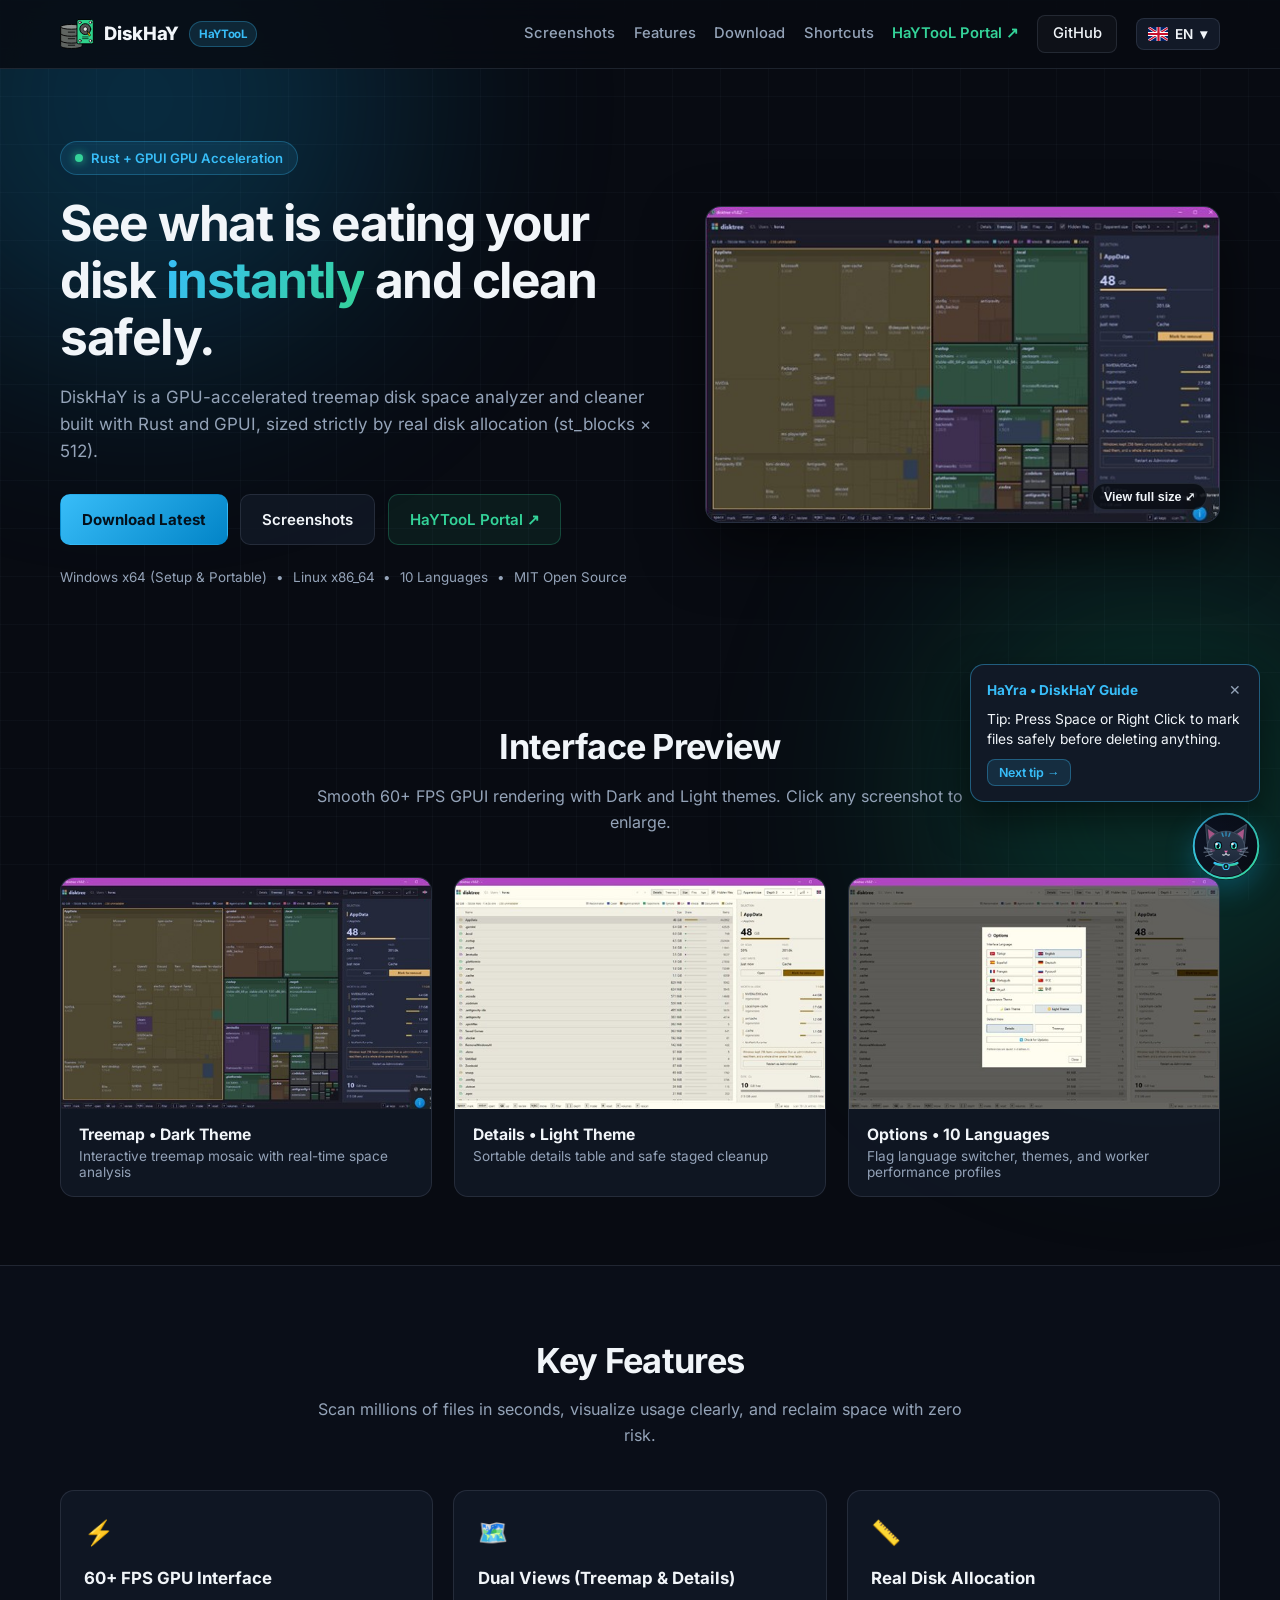
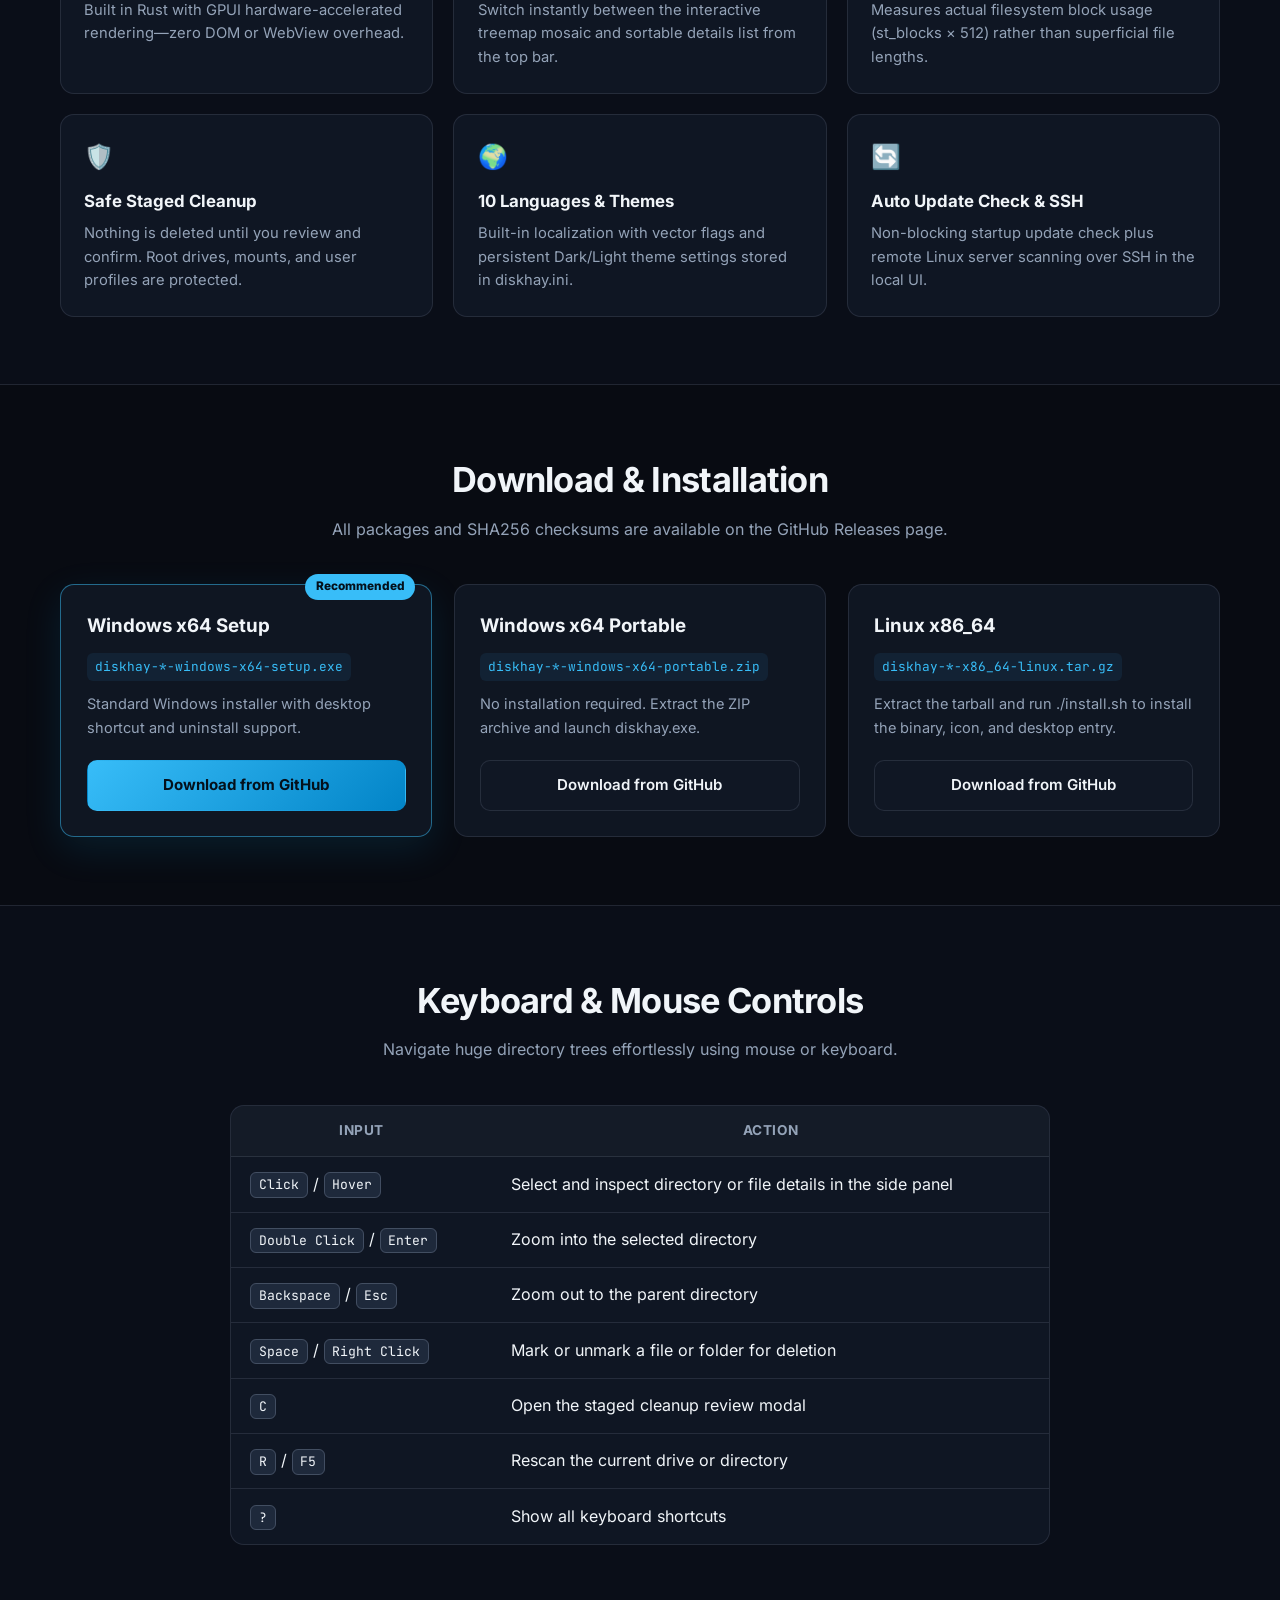
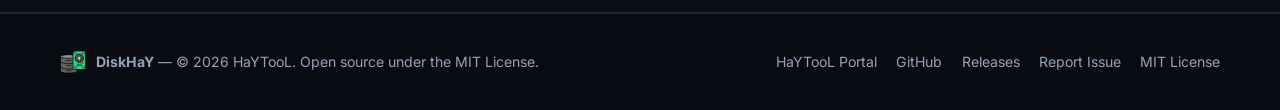
==== index.html @ 6ea353d6 "feat: switch website mascot to DiskHaY cat mascot SVG" ====
<!DOCTYPE html>
<html lang="en">
<head>
    <meta charset="UTF-8">
    <meta name="viewport" content="width=device-width, initial-scale=1.0">
    <title>DiskHaY — GPU Disk Space Visualizer &amp; Cleaner | HaYTooL</title>
    <meta name="description" content="Analyze disk space in seconds with DiskHaY. GPU-accelerated Rust &amp; GPUI treemap visualizer, real block allocation sizing, safe cleanup, and 10 languages.">
    <meta name="robots" content="index, follow">
    <meta name="author" content="HaYTo">
    <meta name="publisher" content="HaYTooL">
    <link rel="canonical" href="https://haytool.online/DiskHaY/">

    <!-- Open Graph -->
    <meta property="og:type" content="website">
    <meta property="og:site_name" content="DiskHaY — HaYTooL">
    <meta property="og:title" content="DiskHaY — GPU Disk Space Visualizer &amp; Cleaner">
    <meta property="og:description" content="Analyze disk space in seconds with DiskHaY. GPU-accelerated Rust &amp; GPUI treemap visualizer, real block allocation sizing, safe cleanup, and 10 languages.">
    <meta property="og:url" content="https://haytool.online/DiskHaY/">
    <meta property="og:image" content="https://haytool.online/DiskHaY/assets/screenshots/treemap-dark.jpg">
    <meta property="og:image:width" content="1024">
    <meta property="og:image:height" content="628">
    <meta property="og:image:alt" content="DiskHaY interactive treemap disk space visualizer in dark theme">

    <!-- Twitter Card -->
    <meta name="twitter:card" content="summary_large_image">
    <meta name="twitter:title" content="DiskHaY — GPU Disk Space Visualizer &amp; Cleaner">
    <meta name="twitter:description" content="GPU-accelerated Rust &amp; GPUI treemap disk space visualizer and safe cleaner for Windows &amp; Linux.">
    <meta name="twitter:image" content="https://haytool.online/DiskHaY/assets/screenshots/treemap-dark.jpg">

    <link rel="icon" type="image/x-icon" href="favicon.ico" sizes="any">
    <link rel="icon" type="image/svg+xml" href="assets/diskhay-logo.svg" sizes="any">
    <link rel="icon" type="image/png" href="assets/diskhay-logo.png" sizes="512x512">
    <link rel="apple-touch-icon" href="assets/diskhay-logo.png" sizes="512x512">
    <link rel="manifest" href="site.webmanifest">
    <link rel="preload" as="image" href="assets/screenshots/treemap-dark.jpg" imagesrcset="assets/screenshots/treemap-dark-520.jpg 520w, assets/screenshots/treemap-dark.jpg 1024w" imagesizes="(max-width: 960px) 92vw, 513px" fetchpriority="high">
    <style>@font-face{font-family:Inter;font-style:normal;font-weight:400;font-display:swap;src:url(assets/fonts/inter-cyrillic.woff2) format("woff2");unicode-range:U+0301,U+0400-045F,U+0490-0491,U+04B0-04B1,U+2116}@font-face{font-family:Inter;font-style:normal;font-weight:400;font-display:swap;src:url(assets/fonts/inter-latin-ext.woff2) format("woff2");unicode-range:U+0100-02BA,U+02BD-02C5,U+02C7-02CC,U+02CE-02D7,U+02DD-02FF,U+0304,U+0308,U+0329,U+1D00-1DBF,U+1E00-1E9F,U+1EF2-1EFF,U+2020,U+20A0-20AB,U+20AD-20C4,U+2113,U+2C60-2C7F,U+A720-A7FF}@font-face{font-family:Inter;font-style:normal;font-weight:400;font-display:swap;src:url(assets/fonts/inter-latin.woff2) format("woff2");unicode-range:U+0000-00FF,U+0131,U+0152-0153,U+02BB-02BC,U+02C6,U+02DA,U+02DC,U+0304,U+0308,U+0329,U+2000-206F,U+20AC,U+2122,U+2191,U+2193,U+2212,U+2215,U+FEFF,U+FFFD}@font-face{font-family:Inter;font-style:normal;font-weight:500;font-display:swap;src:url(assets/fonts/inter-cyrillic.woff2) format("woff2");unicode-range:U+0301,U+0400-045F,U+0490-0491,U+04B0-04B1,U+2116}@font-face{font-family:Inter;font-style:normal;font-weight:500;font-display:swap;src:url(assets/fonts/inter-latin-ext.woff2) format("woff2");unicode-range:U+0100-02BA,U+02BD-02C5,U+02C7-02CC,U+02CE-02D7,U+02DD-02FF,U+0304,U+0308,U+0329,U+1D00-1DBF,U+1E00-1E9F,U+1EF2-1EFF,U+2020,U+20A0-20AB,U+20AD-20C4,U+2113,U+2C60-2C7F,U+A720-A7FF}@font-face{font-family:Inter;font-style:normal;font-weight:500;font-display:swap;src:url(assets/fonts/inter-latin.woff2) format("woff2");unicode-range:U+0000-00FF,U+0131,U+0152-0153,U+02BB-02BC,U+02C6,U+02DA,U+02DC,U+0304,U+0308,U+0329,U+2000-206F,U+20AC,U+2122,U+2191,U+2193,U+2212,U+2215,U+FEFF,U+FFFD}@font-face{font-family:Inter;font-style:normal;font-weight:600;font-display:swap;src:url(assets/fonts/inter-cyrillic.woff2) format("woff2");unicode-range:U+0301,U+0400-045F,U+0490-0491,U+04B0-04B1,U+2116}@font-face{font-family:Inter;font-style:normal;font-weight:600;font-display:swap;src:url(assets/fonts/inter-latin-ext.woff2) format("woff2");unicode-range:U+0100-02BA,U+02BD-02C5,U+02C7-02CC,U+02CE-02D7,U+02DD-02FF,U+0304,U+0308,U+0329,U+1D00-1DBF,U+1E00-1E9F,U+1EF2-1EFF,U+2020,U+20A0-20AB,U+20AD-20C4,U+2113,U+2C60-2C7F,U+A720-A7FF}@font-face{font-family:Inter;font-style:normal;font-weight:600;font-display:swap;src:url(assets/fonts/inter-latin.woff2) format("woff2");unicode-range:U+0000-00FF,U+0131,U+0152-0153,U+02BB-02BC,U+02C6,U+02DA,U+02DC,U+0304,U+0308,U+0329,U+2000-206F,U+20AC,U+2122,U+2191,U+2193,U+2212,U+2215,U+FEFF,U+FFFD}@font-face{font-family:Inter;font-style:normal;font-weight:700;font-display:swap;src:url(assets/fonts/inter-cyrillic.woff2) format("woff2");unicode-range:U+0301,U+0400-045F,U+0490-0491,U+04B0-04B1,U+2116}@font-face{font-family:Inter;font-style:normal;font-weight:700;font-display:swap;src:url(assets/fonts/inter-latin-ext.woff2) format("woff2");unicode-range:U+0100-02BA,U+02BD-02C5,U+02C7-02CC,U+02CE-02D7,U+02DD-02FF,U+0304,U+0308,U+0329,U+1D00-1DBF,U+1E00-1E9F,U+1EF2-1EFF,U+2020,U+20A0-20AB,U+20AD-20C4,U+2113,U+2C60-2C7F,U+A720-A7FF}@font-face{font-family:Inter;font-style:normal;font-weight:700;font-display:swap;src:url(assets/fonts/inter-latin.woff2) format("woff2");unicode-range:U+0000-00FF,U+0131,U+0152-0153,U+02BB-02BC,U+02C6,U+02DA,U+02DC,U+0304,U+0308,U+0329,U+2000-206F,U+20AC,U+2122,U+2191,U+2193,U+2212,U+2215,U+FEFF,U+FFFD}@font-face{font-family:Inter;font-style:normal;font-weight:800;font-display:swap;src:url(assets/fonts/inter-cyrillic.woff2) format("woff2");unicode-range:U+0301,U+0400-045F,U+0490-0491,U+04B0-04B1,U+2116}@font-face{font-family:Inter;font-style:normal;font-weight:800;font-display:swap;src:url(assets/fonts/inter-latin-ext.woff2) format("woff2");unicode-range:U+0100-02BA,U+02BD-02C5,U+02C7-02CC,U+02CE-02D7,U+02DD-02FF,U+0304,U+0308,U+0329,U+1D00-1DBF,U+1E00-1E9F,U+1EF2-1EFF,U+2020,U+20A0-20AB,U+20AD-20C4,U+2113,U+2C60-2C7F,U+A720-A7FF}@font-face{font-family:Inter;font-style:normal;font-weight:800;font-display:swap;src:url(assets/fonts/inter-latin.woff2) format("woff2");unicode-range:U+0000-00FF,U+0131,U+0152-0153,U+02BB-02BC,U+02C6,U+02DA,U+02DC,U+0304,U+0308,U+0329,U+2000-206F,U+20AC,U+2122,U+2191,U+2193,U+2212,U+2215,U+FEFF,U+FFFD}@font-face{font-family:JetBrains Mono;font-style:normal;font-weight:400;font-display:swap;src:url(assets/fonts/jetbrains-mono-cyrillic.woff2) format("woff2");unicode-range:U+0301,U+0400-045F,U+0490-0491,U+04B0-04B1,U+2116}@font-face{font-family:JetBrains Mono;font-style:normal;font-weight:400;font-display:swap;src:url(assets/fonts/jetbrains-mono-latin-ext.woff2) format("woff2");unicode-range:U+0100-02BA,U+02BD-02C5,U+02C7-02CC,U+02CE-02D7,U+02DD-02FF,U+0304,U+0308,U+0329,U+1D00-1DBF,U+1E00-1E9F,U+1EF2-1EFF,U+2020,U+20A0-20AB,U+20AD-20C4,U+2113,U+2C60-2C7F,U+A720-A7FF}@font-face{font-family:JetBrains Mono;font-style:normal;font-weight:400;font-display:swap;src:url(assets/fonts/jetbrains-mono-latin.woff2) format("woff2");unicode-range:U+0000-00FF,U+0131,U+0152-0153,U+02BB-02BC,U+02C6,U+02DA,U+02DC,U+0304,U+0308,U+0329,U+2000-206F,U+20AC,U+2122,U+2191,U+2193,U+2212,U+2215,U+FEFF,U+FFFD}@font-face{font-family:JetBrains Mono;font-style:normal;font-weight:500;font-display:swap;src:url(assets/fonts/jetbrains-mono-cyrillic.woff2) format("woff2");unicode-range:U+0301,U+0400-045F,U+0490-0491,U+04B0-04B1,U+2116}@font-face{font-family:JetBrains Mono;font-style:normal;font-weight:500;font-display:swap;src:url(assets/fonts/jetbrains-mono-latin-ext.woff2) format("woff2");unicode-range:U+0100-02BA,U+02BD-02C5,U+02C7-02CC,U+02CE-02D7,U+02DD-02FF,U+0304,U+0308,U+0329,U+1D00-1DBF,U+1E00-1E9F,U+1EF2-1EFF,U+2020,U+20A0-20AB,U+20AD-20C4,U+2113,U+2C60-2C7F,U+A720-A7FF}@font-face{font-family:JetBrains Mono;font-style:normal;font-weight:500;font-display:swap;src:url(assets/fonts/jetbrains-mono-latin.woff2) format("woff2");unicode-range:U+0000-00FF,U+0131,U+0152-0153,U+02BB-02BC,U+02C6,U+02DA,U+02DC,U+0304,U+0308,U+0329,U+2000-206F,U+20AC,U+2122,U+2191,U+2193,U+2212,U+2215,U+FEFF,U+FFFD}@font-face{font-family:JetBrains Mono;font-style:normal;font-weight:600;font-display:swap;src:url(assets/fonts/jetbrains-mono-cyrillic.woff2) format("woff2");unicode-range:U+0301,U+0400-045F,U+0490-0491,U+04B0-04B1,U+2116}@font-face{font-family:JetBrains Mono;font-style:normal;font-weight:600;font-display:swap;src:url(assets/fonts/jetbrains-mono-latin-ext.woff2) format("woff2");unicode-range:U+0100-02BA,U+02BD-02C5,U+02C7-02CC,U+02CE-02D7,U+02DD-02FF,U+0304,U+0308,U+0329,U+1D00-1DBF,U+1E00-1E9F,U+1EF2-1EFF,U+2020,U+20A0-20AB,U+20AD-20C4,U+2113,U+2C60-2C7F,U+A720-A7FF}@font-face{font-family:JetBrains Mono;font-style:normal;font-weight:600;font-display:swap;src:url(assets/fonts/jetbrains-mono-latin.woff2) format("woff2");unicode-range:U+0000-00FF,U+0131,U+0152-0153,U+02BB-02BC,U+02C6,U+02DA,U+02DC,U+0304,U+0308,U+0329,U+2000-206F,U+20AC,U+2122,U+2191,U+2193,U+2212,U+2215,U+FEFF,U+FFFD}:root{--bg: #080b12;--bg-alt: #0d121d;--surface: rgba(18, 25, 39, .82);--surface-solid: #121927;--border: rgba(148, 163, 184, .16);--border-strong: rgba(56, 189, 248, .42);--text: #f1f5f9;--muted: #94a3b8;--primary: #38bdf8;--primary-strong: #0284c7;--accent: #34d399;--radius: 14px;--font-sans: "Inter", -apple-system, BlinkMacSystemFont, sans-serif;--font-mono: "JetBrains Mono", ui-monospace, SFMono-Regular, monospace}*{box-sizing:border-box;margin:0;padding:0}html{scroll-behavior:smooth}body{background:var(--bg);color:var(--text);font-family:var(--font-sans);line-height:1.6;overflow-x:hidden;position:relative}.bg-grid{position:fixed;inset:0;background-image:linear-gradient(to right,rgba(148,163,184,.04) 1px,transparent 1px),linear-gradient(to bottom,rgba(148,163,184,.04) 1px,transparent 1px);background-size:48px 48px;pointer-events:none;z-index:-2}.bg-glow{position:fixed;border-radius:50%;filter:blur(120px);opacity:.22;pointer-events:none;z-index:-1}.bg-glow-1{width:520px;height:520px;top:-160px;left:-120px;background:#0ea5e9}.bg-glow-2{width:480px;height:480px;bottom:-140px;right:-120px;background:#10b981}.container{width:min(1160px,92%);margin:0 auto}a{color:inherit;text-decoration:none}.navbar{position:sticky;top:0;z-index:50;background:#080b12d6;backdrop-filter:blur(14px);border-bottom:1px solid var(--border)}.nav-content{display:flex;align-items:center;justify-content:space-between;gap:1rem;min-height:68px;flex-wrap:wrap;padding:.5rem 0}.brand{display:inline-flex;align-items:center;gap:.65rem;font-weight:800;font-size:1.15rem;letter-spacing:-.02em}.brand-logo{border-radius:8px}.brand-tag{font-size:.72rem;font-weight:700;padding:.18rem .55rem;border-radius:999px;background:#38bdf824;color:var(--primary);border:1px solid rgba(56,189,248,.3)}.nav-links{display:flex;align-items:center;gap:1.15rem;flex-wrap:wrap;font-size:.92rem;font-weight:500}.nav-links>a{color:var(--muted);transition:color .18s ease}.nav-links>a:hover{color:var(--text)}.nav-portal{color:var(--accent)!important;font-weight:600}.btn-nav-gh{padding:.42rem .9rem;border-radius:8px;border:1px solid var(--border);background:#ffffff08;color:var(--text)!important}.btn-nav-gh:hover{border-color:var(--border-strong)}.lang-switcher{position:relative}.lang-btn{display:inline-flex;align-items:center;gap:.45rem;padding:.42rem .72rem;border-radius:8px;border:1px solid var(--border);background:var(--surface-solid);color:var(--text);font-family:var(--font-sans);font-size:.85rem;font-weight:600;cursor:pointer}.lang-btn:hover{border-color:var(--border-strong)}.lang-btn img,.lang-menu img{border-radius:2px;object-fit:cover;display:block}.lang-menu{position:absolute;top:calc(100% + 8px);inset-inline-end:0;list-style:none;background:var(--surface-solid);border:1px solid var(--border);border-radius:12px;padding:.4rem;min-width:170px;box-shadow:0 20px 45px #0000008c;display:none;z-index:80}.lang-menu.open{display:grid;gap:.15rem}.lang-menu button{width:100%;display:flex;align-items:center;gap:.6rem;padding:.45rem .65rem;border:none;border-radius:8px;background:transparent;color:var(--text);font-family:var(--font-sans);font-size:.88rem;cursor:pointer;text-align:start}.lang-menu button:hover,.lang-menu button.active{background:#38bdf824;color:var(--primary)}.hero{padding:4.5rem 0 4rem}.hero-grid{display:grid;grid-template-columns:1.08fr .92fr;gap:2.5rem;align-items:center}.hero-pill{display:inline-flex;align-items:center;gap:.55rem;padding:.35rem .85rem;border-radius:999px;background:#38bdf81a;border:1px solid rgba(56,189,248,.28);color:var(--primary);font-size:.82rem;font-weight:600;margin-bottom:1.25rem}.pill-dot{width:8px;height:8px;border-radius:50%;background:var(--accent);box-shadow:0 0 10px var(--accent)}.hero h1{font-size:clamp(2rem,4vw,3.1rem);line-height:1.15;letter-spacing:-.03em;margin-bottom:1.1rem}.gradient-text{background:linear-gradient(120deg,#38bdf8,#34d399);-webkit-background-clip:text;background-clip:text;color:transparent}.hero-sub{color:var(--muted);font-size:1.06rem;margin-bottom:1.8rem;max-width:56ch}.cta-row{display:flex;flex-wrap:wrap;gap:.8rem;margin-bottom:1.35rem}.btn{display:inline-flex;align-items:center;justify-content:center;gap:.45rem;padding:.78rem 1.3rem;border-radius:10px;font-weight:600;font-size:.94rem;transition:transform .16s ease,background .16s ease,border-color .16s ease;border:1px solid transparent;cursor:pointer}.btn:hover{transform:translateY(-1px)}.btn-primary{background:linear-gradient(135deg,var(--primary),var(--primary-strong));color:#04101b;font-weight:700}.btn-secondary{background:var(--surface);border-color:var(--border);color:var(--text)}.btn-secondary:hover{border-color:var(--border-strong)}.btn-ghost{background:#34d39914;border-color:#34d39940;color:var(--accent)}.btn-full{width:100%;margin-top:auto}.hero-meta{display:flex;flex-wrap:wrap;gap:.55rem;color:var(--muted);font-size:.84rem}.hero-shot-card{position:relative;display:block;width:100%;border-radius:16px;overflow:hidden;border:1px solid var(--border);background:var(--surface-solid);box-shadow:0 25px 60px #0000008c;cursor:zoom-in;transition:transform .2s ease,border-color .2s ease}.hero-shot-card:hover{transform:translateY(-3px);border-color:var(--border-strong)}.hero-shot-card img{width:100%;height:auto;aspect-ratio:1024 / 628;display:block}.shot-zoom-hint{position:absolute;bottom:12px;inset-inline-end:12px;padding:.32rem .7rem;border-radius:999px;background:#080b12d1;border:1px solid var(--border);color:var(--text);font-size:.78rem;font-weight:600}.section{padding:4.2rem 0}.section-alt{background:#0d121da6;border-top:1px solid var(--border);border-bottom:1px solid var(--border)}.section-head{text-align:center;max-width:660px;margin:0 auto 2.6rem}.section-title{font-size:clamp(1.6rem,2.8vw,2.15rem);letter-spacing:-.02em;margin-bottom:.6rem}.section-desc{color:var(--muted)}.shots-grid{display:grid;grid-template-columns:repeat(3,1fr);gap:1.4rem}.shot-card{display:flex;flex-direction:column;text-align:start;background:var(--surface);border:1px solid var(--border);border-radius:var(--radius);overflow:hidden;cursor:zoom-in;color:var(--text);font-family:var(--font-sans);transition:transform .18s ease,border-color .18s ease}.shot-card:hover{transform:translateY(-3px);border-color:var(--border-strong)}.shot-img-wrap{aspect-ratio:16 / 10;overflow:hidden;background:#05070c}.shot-img-wrap img{width:100%;height:100%;object-fit:cover;display:block}.shot-caption{padding:1rem 1.1rem;display:grid;gap:.28rem}.shot-caption strong{font-size:.98rem}.shot-caption span{color:var(--muted);font-size:.85rem}.features-grid{display:grid;grid-template-columns:repeat(3,1fr);gap:1.25rem}.feat-card{background:var(--surface);border:1px solid var(--border);border-radius:var(--radius);padding:1.45rem;transition:border-color .18s ease}.feat-card:hover{border-color:var(--border-strong)}.feat-icon{font-size:1.5rem;margin-bottom:.75rem}.feat-card h3{font-size:1.05rem;margin-bottom:.45rem}.feat-card p{color:var(--muted);font-size:.92rem}.dl-grid{display:grid;grid-template-columns:repeat(3,1fr);gap:1.35rem}.dl-card{position:relative;display:flex;flex-direction:column;gap:.75rem;background:var(--surface);border:1px solid var(--border);border-radius:var(--radius);padding:1.6rem}.dl-featured{border-color:#38bdf880;box-shadow:0 12px 38px #0ea5e91f}.dl-badge{position:absolute;top:-11px;inset-inline-end:16px;background:var(--primary);color:#04101b;font-size:.74rem;font-weight:800;padding:.2rem .65rem;border-radius:999px}.dl-file code{font-family:var(--font-mono);font-size:.8rem;color:var(--primary);background:#38bdf814;padding:.25rem .5rem;border-radius:6px;display:inline-block;word-break:break-all}.dl-card p:not(.dl-file){color:var(--muted);font-size:.91rem;margin-bottom:.5rem}.controls-table-wrap{max-width:820px;margin:0 auto;overflow-x:auto;background:var(--surface);border:1px solid var(--border);border-radius:var(--radius)}.controls-table{width:100%;border-collapse:collapse;text-align:start}.controls-table th,.controls-table td{padding:.9rem 1.2rem;border-bottom:1px solid var(--border)}.controls-table th{font-size:.85rem;text-transform:uppercase;letter-spacing:.04em;color:var(--muted);background:#ffffff05}.controls-table tr:last-child td{border-bottom:none}kbd{font-family:var(--font-mono);font-size:.82rem;padding:.2rem .48rem;border-radius:6px;background:#1e293b;border:1px solid rgba(148,163,184,.3);color:var(--text)}.footer{padding:2.2rem 0;border-top:1px solid var(--border);font-size:.88rem;color:var(--muted)}.footer-inner{display:flex;align-items:center;justify-content:space-between;flex-wrap:wrap;gap:1rem}.footer-brand{display:flex;align-items:center;gap:.6rem}.footer-links{display:flex;flex-wrap:wrap;gap:1.2rem}.footer-links a:hover{color:var(--primary)}.lightbox{position:fixed;inset:0;z-index:120;background:#04070de6;backdrop-filter:blur(8px);display:flex;align-items:center;justify-content:center;padding:1.5rem}.lightbox[hidden]{display:none}.lightbox-close{position:absolute;top:18px;inset-inline-end:22px;width:40px;height:40px;border-radius:50%;border:1px solid var(--border);background:var(--surface-solid);color:var(--text);font-size:1.1rem;cursor:pointer}.lightbox-body{max-width:min(1100px,95vw);text-align:center}.lightbox-body img{max-width:100%;max-height:82vh;border-radius:12px;border:1px solid var(--border);display:block;margin:0 auto .75rem}.lightbox-body p{color:var(--muted);font-size:.95rem}.mascot-widget{position:fixed;bottom:20px;inset-inline-end:20px;z-index:90;display:flex;flex-direction:column;align-items:flex-end;gap:.65rem}.mascot-bubble{width:min(290px,calc(100vw - 40px));background:#121927f5;backdrop-filter:blur(12px);border:1px solid var(--border-strong);border-radius:14px;padding:.9rem 1rem;box-shadow:0 16px 40px #0000008c;display:grid;gap:.55rem}.mascot-bubble[hidden]{display:none}.mascot-bubble-head{display:flex;align-items:center;justify-content:space-between;gap:.5rem;font-size:.85rem;color:var(--primary)}.mascot-close{border:none;background:transparent;color:var(--muted);cursor:pointer;font-size:.9rem;line-height:1;padding:.15rem}.mascot-close:hover{color:var(--text)}.mascot-bubble p{font-size:.86rem;color:var(--text);line-height:1.45}.mascot-next{justify-self:start;border:1px solid rgba(56,189,248,.35);background:#38bdf81f;color:var(--primary);border-radius:8px;padding:.32rem .68rem;font-size:.78rem;font-weight:600;font-family:var(--font-sans);cursor:pointer}.mascot-next:hover{background:#38bdf838}.mascot-avatar-btn{border:none;background:transparent;padding:0;border-radius:50%;cursor:pointer;box-shadow:0 10px 28px #0ea5e947;transition:transform .18s ease}.mascot-avatar-btn:hover{transform:translateY(-2px) scale(1.03)}.mascot-avatar-btn img{display:block;border-radius:50%}@media(max-width:960px){.hero-grid,.shots-grid,.features-grid,.dl-grid{grid-template-columns:1fr}}</style>

    <script type="application/ld+json">
    {
      "@context": "https://schema.org",
      "@graph": [
        {
          "@type": "WebSite",
          "name": "DiskHaY",
          "url": "https://haytool.online/DiskHaY/"
        },
        {
          "@type": "SoftwareApplication",
          "name": "DiskHaY",
          "description": "GPU-accelerated interactive disk space visualizer and safe cleaner built with Rust and GPUI.",
          "applicationCategory": "UtilitiesApplication",
          "operatingSystem": "Windows, Linux",
          "url": "https://haytool.online/DiskHaY/",
          "downloadUrl": "https://github.com/HaYToKoRaZ/DiskHaY/releases/latest",
          "screenshot": "https://haytool.online/DiskHaY/assets/screenshots/treemap-dark.jpg",
          "license": "https://opensource.org/licenses/MIT",
          "offers": {
            "@type": "Offer",
            "price": "0",
            "priceCurrency": "USD"
          },
          "author": {
            "@type": "Organization",
            "name": "HaYTooL",
            "url": "https://haytool.online/"
          }
        }
      ]
    }
    </script>
</head>
<body>
    <div class="bg-grid" aria-hidden="true"></div>
    <div class="bg-glow bg-glow-1" aria-hidden="true"></div>
    <div class="bg-glow bg-glow-2" aria-hidden="true"></div>

    <header class="navbar">
        <div class="container nav-content">
            <a href="#" class="brand" title="DiskHaY Home">
                <img src="assets/diskhay-logo.svg" alt="DiskHaY Logo" class="brand-logo" width="34" height="34">
                <span class="brand-name">DiskHaY</span>
                <span class="brand-tag">HaYTooL</span>
            </a>

            <nav class="nav-links" aria-label="Main navigation">
                <a href="#screenshots" title="View DiskHaY screenshots" data-i18n="nav_screenshots">Screenshots</a>
                <a href="#features" title="Explore DiskHaY features" data-i18n="nav_features">Features</a>
                <a href="#download" title="Download DiskHaY installers" data-i18n="nav_download">Download</a>
                <a href="#controls" title="Keyboard and mouse shortcuts" data-i18n="nav_controls">Shortcuts</a>
                <a href="https://haytool.online/" target="_blank" rel="nofollow noopener noreferrer" class="nav-portal" title="Visit HaYTooL Portal">
                    <span>HaYTooL Portal</span>
                    <span aria-hidden="true">↗</span>
                </a>
                <a href="https://github.com/HaYToKoRaZ/DiskHaY" target="_blank" rel="nofollow noopener noreferrer" class="btn-nav-gh" title="DiskHaY GitHub Repository">GitHub</a>

                <div class="lang-switcher" id="langSwitcher">
                    <button type="button" class="lang-btn" id="langBtn" aria-haspopup="listbox" aria-expanded="false">
                        <img src="assets/flags/en.svg" alt="EN" id="currentFlag" width="20" height="14">
                        <span id="currentLangCode">EN</span>
                        <span class="chevron" aria-hidden="true">▾</span>
                    </button>
                    <ul class="lang-menu" id="langMenu" role="listbox" aria-label="Language">
                        <li><button type="button" data-lang="tr"><img src="assets/flags/tr.svg" alt="TR" width="20" height="14"><span>Türkçe</span></button></li>
                        <li><button type="button" data-lang="en"><img src="assets/flags/en.svg" alt="EN" width="20" height="14"><span>English</span></button></li>
                        <li><button type="button" data-lang="es"><img src="assets/flags/es.svg" alt="ES" width="20" height="14"><span>Español</span></button></li>
                        <li><button type="button" data-lang="de"><img src="assets/flags/de.svg" alt="DE" width="20" height="14"><span>Deutsch</span></button></li>
                        <li><button type="button" data-lang="fr"><img src="assets/flags/fr.svg" alt="FR" width="20" height="14"><span>Français</span></button></li>
                        <li><button type="button" data-lang="ru"><img src="assets/flags/ru.svg" alt="RU" width="20" height="14"><span>Русский</span></button></li>
                        <li><button type="button" data-lang="pt"><img src="assets/flags/pt.svg" alt="PT" width="20" height="14"><span>Português</span></button></li>
                        <li><button type="button" data-lang="zh"><img src="assets/flags/zh.svg" alt="ZH" width="20" height="14"><span>中文</span></button></li>
                        <li><button type="button" data-lang="ar"><img src="assets/flags/ar.svg" alt="AR" width="20" height="14"><span>العربية</span></button></li>
                        <li><button type="button" data-lang="hi"><img src="assets/flags/hi.svg" alt="HI" width="20" height="14"><span>हिन्दी</span></button></li>
                    </ul>
                </div>
            </nav>
        </div>
    </header>

    <main>
        <section class="hero">
            <div class="container hero-grid">
                <div class="hero-copy">
                    <div class="hero-pill">
                        <span class="pill-dot"></span>
                        <span data-i18n="hero_badge">Rust + GPUI GPU Acceleration</span>
                    </div>
                    <h1 data-i18n="hero_title">See what is eating your disk <span class="gradient-text">instantly</span> and clean safely.</h1>
                    <p class="hero-sub" data-i18n="hero_sub">
                        DiskHaY is a GPU-accelerated treemap disk space analyzer and cleaner built with Rust and GPUI, sized strictly by real disk allocation (st_blocks × 512).
                    </p>
                    <div class="cta-row">
                        <a href="https://github.com/HaYToKoRaZ/DiskHaY/releases/latest" target="_blank" rel="nofollow noopener noreferrer" class="btn btn-primary" title="Download latest DiskHaY release" data-i18n="cta_download">Download Latest</a>
                        <a href="#screenshots" class="btn btn-secondary" title="Jump to DiskHaY screenshots" data-i18n="cta_preview">Screenshots</a>
                        <a href="https://haytool.online/" target="_blank" rel="nofollow noopener noreferrer" class="btn btn-ghost" title="Visit HaYTooL Portal">HaYTooL Portal ↗</a>
                    </div>
                    <div class="hero-meta">
                        <span data-i18n="meta_windows">Windows x64 (Setup &amp; Portable)</span>
                        <span>•</span>
                        <span data-i18n="meta_linux">Linux x86_64</span>
                        <span>•</span>
                        <span data-i18n="meta_langs">10 Languages</span>
                        <span>•</span>
                        <span>MIT Open Source</span>
                    </div>
                </div>

                <div class="hero-visual">
                    <button type="button" class="hero-shot-card" data-lightbox="assets/screenshots/treemap-dark.jpg" data-caption-key="shot_treemap_cap">
                        <img src="assets/screenshots/treemap-dark.jpg" srcset="assets/screenshots/treemap-dark-520.jpg 520w, assets/screenshots/treemap-dark.jpg 1024w" sizes="(max-width: 960px) 92vw, 513px" alt="DiskHaY interactive treemap disk space visualizer in dark theme" width="1024" height="628" loading="eager" fetchpriority="high" decoding="async">
                        <span class="shot-zoom-hint" data-i18n="shot_zoom">View full size ⤢</span>
                    </button>
                </div>
            </div>
        </section>

        <section id="screenshots" class="section">
            <div class="container">
                <div class="section-head">
                    <h2 class="section-title" data-i18n="shots_title">Interface Preview</h2>
                    <p class="section-desc" data-i18n="shots_desc">Smooth 60+ FPS GPUI rendering with Dark and Light themes. Click any screenshot to enlarge.</p>
                </div>

                <div class="shots-grid">
                    <button type="button" class="shot-card" data-lightbox="assets/screenshots/treemap-dark.jpg" data-caption-key="shot_treemap_cap">
                        <div class="shot-img-wrap">
                            <img src="assets/screenshots/treemap-dark.jpg" srcset="assets/screenshots/treemap-dark-520.jpg 520w, assets/screenshots/treemap-dark.jpg 1024w" sizes="(max-width: 720px) 92vw, (max-width: 960px) 45vw, 377px" alt="DiskHaY treemap mosaic view in dark theme" width="1024" height="628" loading="lazy" decoding="async">
                        </div>
                        <div class="shot-caption">
                            <strong data-i18n="shot_treemap_title">Treemap • Dark Theme</strong>
                            <span data-i18n="shot_treemap_cap">Interactive treemap mosaic with real-time space analysis</span>
                        </div>
                    </button>

                    <button type="button" class="shot-card" data-lightbox="assets/screenshots/details-light.jpg" data-caption-key="shot_details_cap">
                        <div class="shot-img-wrap">
                            <img src="assets/screenshots/details-light.jpg" srcset="assets/screenshots/details-light-520.jpg 520w, assets/screenshots/details-light.jpg 1024w" sizes="(max-width: 720px) 92vw, (max-width: 960px) 45vw, 377px" alt="DiskHaY sortable details table view in light theme" width="1024" height="628" loading="lazy" decoding="async">
                        </div>
                        <div class="shot-caption">
                            <strong data-i18n="shot_details_title">Details • Light Theme</strong>
                            <span data-i18n="shot_details_cap">Sortable details table and safe staged cleanup</span>
                        </div>
                    </button>

                    <button type="button" class="shot-card" data-lightbox="assets/screenshots/options-light.jpg" data-caption-key="shot_options_cap">
                        <div class="shot-img-wrap">
                            <img src="assets/screenshots/options-light.jpg" srcset="assets/screenshots/options-light-520.jpg 520w, assets/screenshots/options-light.jpg 1024w" sizes="(max-width: 720px) 92vw, (max-width: 960px) 45vw, 377px" alt="DiskHaY options panel showing 10 languages with vector flags and theme switcher" width="1024" height="628" loading="lazy" decoding="async">
                        </div>
                        <div class="shot-caption">
                            <strong data-i18n="shot_options_title">Options • 10 Languages</strong>
                            <span data-i18n="shot_options_cap">Flag language switcher, themes, and worker performance profiles</span>
                        </div>
                    </button>
                </div>
            </div>
        </section>

        <section id="features" class="section section-alt">
            <div class="container">
                <div class="section-head">
                    <h2 class="section-title" data-i18n="feat_title">Key Features</h2>
                    <p class="section-desc" data-i18n="feat_desc">Scan millions of files in seconds, visualize usage clearly, and reclaim space with zero risk.</p>
                </div>

                <div class="features-grid">
                    <article class="feat-card">
                        <div class="feat-icon" aria-hidden="true">⚡</div>
                        <h3 data-i18n="f1_title">60+ FPS GPU Interface</h3>
                        <p data-i18n="f1_desc">Built in Rust with GPUI hardware-accelerated rendering—zero DOM or WebView overhead.</p>
                    </article>

                    <article class="feat-card">
                        <div class="feat-icon" aria-hidden="true">🗺️</div>
                        <h3 data-i18n="f2_title">Dual Views (Treemap &amp; Details)</h3>
                        <p data-i18n="f2_desc">Switch instantly between the interactive treemap mosaic and sortable details list from the top bar.</p>
                    </article>

                    <article class="feat-card">
                        <div class="feat-icon" aria-hidden="true">📏</div>
                        <h3 data-i18n="f3_title">Real Disk Allocation</h3>
                        <p data-i18n="f3_desc">Measures actual filesystem block usage (st_blocks × 512) rather than superficial file lengths.</p>
                    </article>

                    <article class="feat-card">
                        <div class="feat-icon" aria-hidden="true">🛡️</div>
                        <h3 data-i18n="f4_title">Safe Staged Cleanup</h3>
                        <p data-i18n="f4_desc">Nothing is deleted until you review and confirm. Root drives, mounts, and user profiles are protected.</p>
                    </article>

                    <article class="feat-card">
                        <div class="feat-icon" aria-hidden="true">🌍</div>
                        <h3 data-i18n="f5_title">10 Languages &amp; Themes</h3>
                        <p data-i18n="f5_desc">Built-in localization with vector flags and persistent Dark/Light theme settings stored in diskhay.ini.</p>
                    </article>

                    <article class="feat-card">
                        <div class="feat-icon" aria-hidden="true">🔄</div>
                        <h3 data-i18n="f6_title">Auto Update Check &amp; SSH</h3>
                        <p data-i18n="f6_desc">Non-blocking startup update check plus remote Linux server scanning over SSH in the local UI.</p>
                    </article>
                </div>
            </div>
        </section>

        <section id="download" class="section">
            <div class="container">
                <div class="section-head">
                    <h2 class="section-title" data-i18n="dl_title">Download &amp; Installation</h2>
                    <p class="section-desc" data-i18n="dl_desc">All packages and SHA256 checksums are available on the GitHub Releases page.</p>
                </div>

                <div class="dl-grid">
                    <div class="dl-card dl-featured">
                        <div class="dl-badge" data-i18n="dl_rec">Recommended</div>
                        <h3>Windows x64 Setup</h3>
                        <p class="dl-file"><code>diskhay-*-windows-x64-setup.exe</code></p>
                        <p data-i18n="dl_win_setup">Standard Windows installer with desktop shortcut and uninstall support.</p>
                        <a href="https://github.com/HaYToKoRaZ/DiskHaY/releases/latest" target="_blank" rel="nofollow noopener noreferrer" class="btn btn-primary btn-full" title="Download DiskHaY Windows x64 Setup from GitHub" data-i18n="dl_btn">Download from GitHub</a>
                    </div>

                    <div class="dl-card">
                        <h3>Windows x64 Portable</h3>
                        <p class="dl-file"><code>diskhay-*-windows-x64-portable.zip</code></p>
                        <p data-i18n="dl_win_port">No installation required. Extract the ZIP archive and launch diskhay.exe.</p>
                        <a href="https://github.com/HaYToKoRaZ/DiskHaY/releases/latest" target="_blank" rel="nofollow noopener noreferrer" class="btn btn-secondary btn-full" title="Download DiskHaY Windows x64 Portable ZIP from GitHub" data-i18n="dl_btn">Download from GitHub</a>
                    </div>

                    <div class="dl-card">
                        <h3>Linux x86_64</h3>
                        <p class="dl-file"><code>diskhay-*-x86_64-linux.tar.gz</code></p>
                        <p data-i18n="dl_linux">Extract the tarball and run ./install.sh to install the binary, icon, and desktop entry.</p>
                        <a href="https://github.com/HaYToKoRaZ/DiskHaY/releases/latest" target="_blank" rel="nofollow noopener noreferrer" class="btn btn-secondary btn-full" title="Download DiskHaY Linux x86_64 tarball from GitHub" data-i18n="dl_btn">Download from GitHub</a>
                    </div>
                </div>
            </div>
        </section>

        <section id="controls" class="section section-alt">
            <div class="container">
                <div class="section-head">
                    <h2 class="section-title" data-i18n="ctrl_title">Keyboard &amp; Mouse Controls</h2>
                    <p class="section-desc" data-i18n="ctrl_desc">Navigate huge directory trees effortlessly using mouse or keyboard.</p>
                </div>

                <div class="controls-table-wrap">
                    <table class="controls-table">
                        <thead>
                            <tr>
                                <th data-i18n="ctrl_col_input">Input</th>
                                <th data-i18n="ctrl_col_action">Action</th>
                            </tr>
                        </thead>
                        <tbody>
                            <tr>
                                <td><kbd>Click</kbd> / <kbd>Hover</kbd></td>
                                <td data-i18n="c1">Select and inspect directory or file details in the side panel</td>
                            </tr>
                            <tr>
                                <td><kbd>Double Click</kbd> / <kbd>Enter</kbd></td>
                                <td data-i18n="c2">Zoom into the selected directory</td>
                            </tr>
                            <tr>
                                <td><kbd>Backspace</kbd> / <kbd>Esc</kbd></td>
                                <td data-i18n="c3">Zoom out to the parent directory</td>
                            </tr>
                            <tr>
                                <td><kbd>Space</kbd> / <kbd>Right Click</kbd></td>
                                <td data-i18n="c4">Mark or unmark a file or folder for deletion</td>
                            </tr>
                            <tr>
                                <td><kbd>C</kbd></td>
                                <td data-i18n="c5">Open the staged cleanup review modal</td>
                            </tr>
                            <tr>
                                <td><kbd>R</kbd> / <kbd>F5</kbd></td>
                                <td data-i18n="c6">Rescan the current drive or directory</td>
                            </tr>
                            <tr>
                                <td><kbd>?</kbd></td>
                                <td data-i18n="c7">Show all keyboard shortcuts</td>
                            </tr>
                        </tbody>
                    </table>
                </div>
            </div>
        </section>
    </main>

    <footer class="footer">
        <div class="container footer-inner">
            <div class="footer-brand">
                <img src="assets/diskhay-logo.svg" alt="DiskHaY Logo" width="26" height="26">
                <span><strong>DiskHaY</strong> — <span data-i18n="footer_copy">© 2026 HaYTooL. Open source under the MIT License.</span></span>
            </div>
            <div class="footer-links">
                <a href="https://haytool.online/" target="_blank" rel="nofollow noopener noreferrer" title="Visit HaYTooL Portal">HaYTooL Portal</a>
                <a href="https://github.com/HaYToKoRaZ/DiskHaY" target="_blank" rel="nofollow noopener noreferrer" title="DiskHaY GitHub Repository">GitHub</a>
                <a href="https://github.com/HaYToKoRaZ/DiskHaY/releases/latest" target="_blank" rel="nofollow noopener noreferrer" title="DiskHaY Latest Releases" data-i18n="footer_releases">Releases</a>
                <a href="https://github.com/HaYToKoRaZ/DiskHaY/issues" target="_blank" rel="nofollow noopener noreferrer" title="Report an issue on GitHub" data-i18n="footer_issues">Report Issue</a>
                <a href="https://github.com/HaYToKoRaZ/DiskHaY/blob/main/LICENSE" target="_blank" rel="nofollow noopener noreferrer" title="View MIT License on GitHub">MIT License</a>
            </div>
        </div>
    </footer>

    <aside class="mascot-widget" id="mascotWidget" aria-label="DiskHaY Assistant">
        <div class="mascot-bubble" id="mascotBubble">
            <div class="mascot-bubble-head">
                <strong data-i18n="mascot_name">HaYra • DiskHaY Guide</strong>
                <button type="button" class="mascot-close" id="mascotClose" aria-label="Minimize">✕</button>
            </div>
            <p id="mascotTip">Tip: Press Space or Right Click to mark files safely before deleting.</p>
            <button type="button" class="mascot-next" id="mascotNext" data-i18n="mascot_next">Next tip →</button>
        </div>
        <button type="button" class="mascot-avatar-btn" id="mascotToggle" aria-label="Toggle DiskHaY mascot guide">
            <img src="assets/diskhay-mascot.svg" alt="DiskHaY Cat Mascot" width="68" height="68">
        </button>
    </aside>

    <div class="lightbox" id="lightbox" hidden aria-modal="true" role="dialog">
        <button type="button" class="lightbox-close" id="lightboxClose" aria-label="Close">✕</button>
        <div class="lightbox-body">
            <img src="" alt="Screenshot preview" id="lightboxImg">
            <p id="lightboxCaption"></p>
        </div>
    </div>

    <script src="app.min.js" defer></script>
</body>
</html>
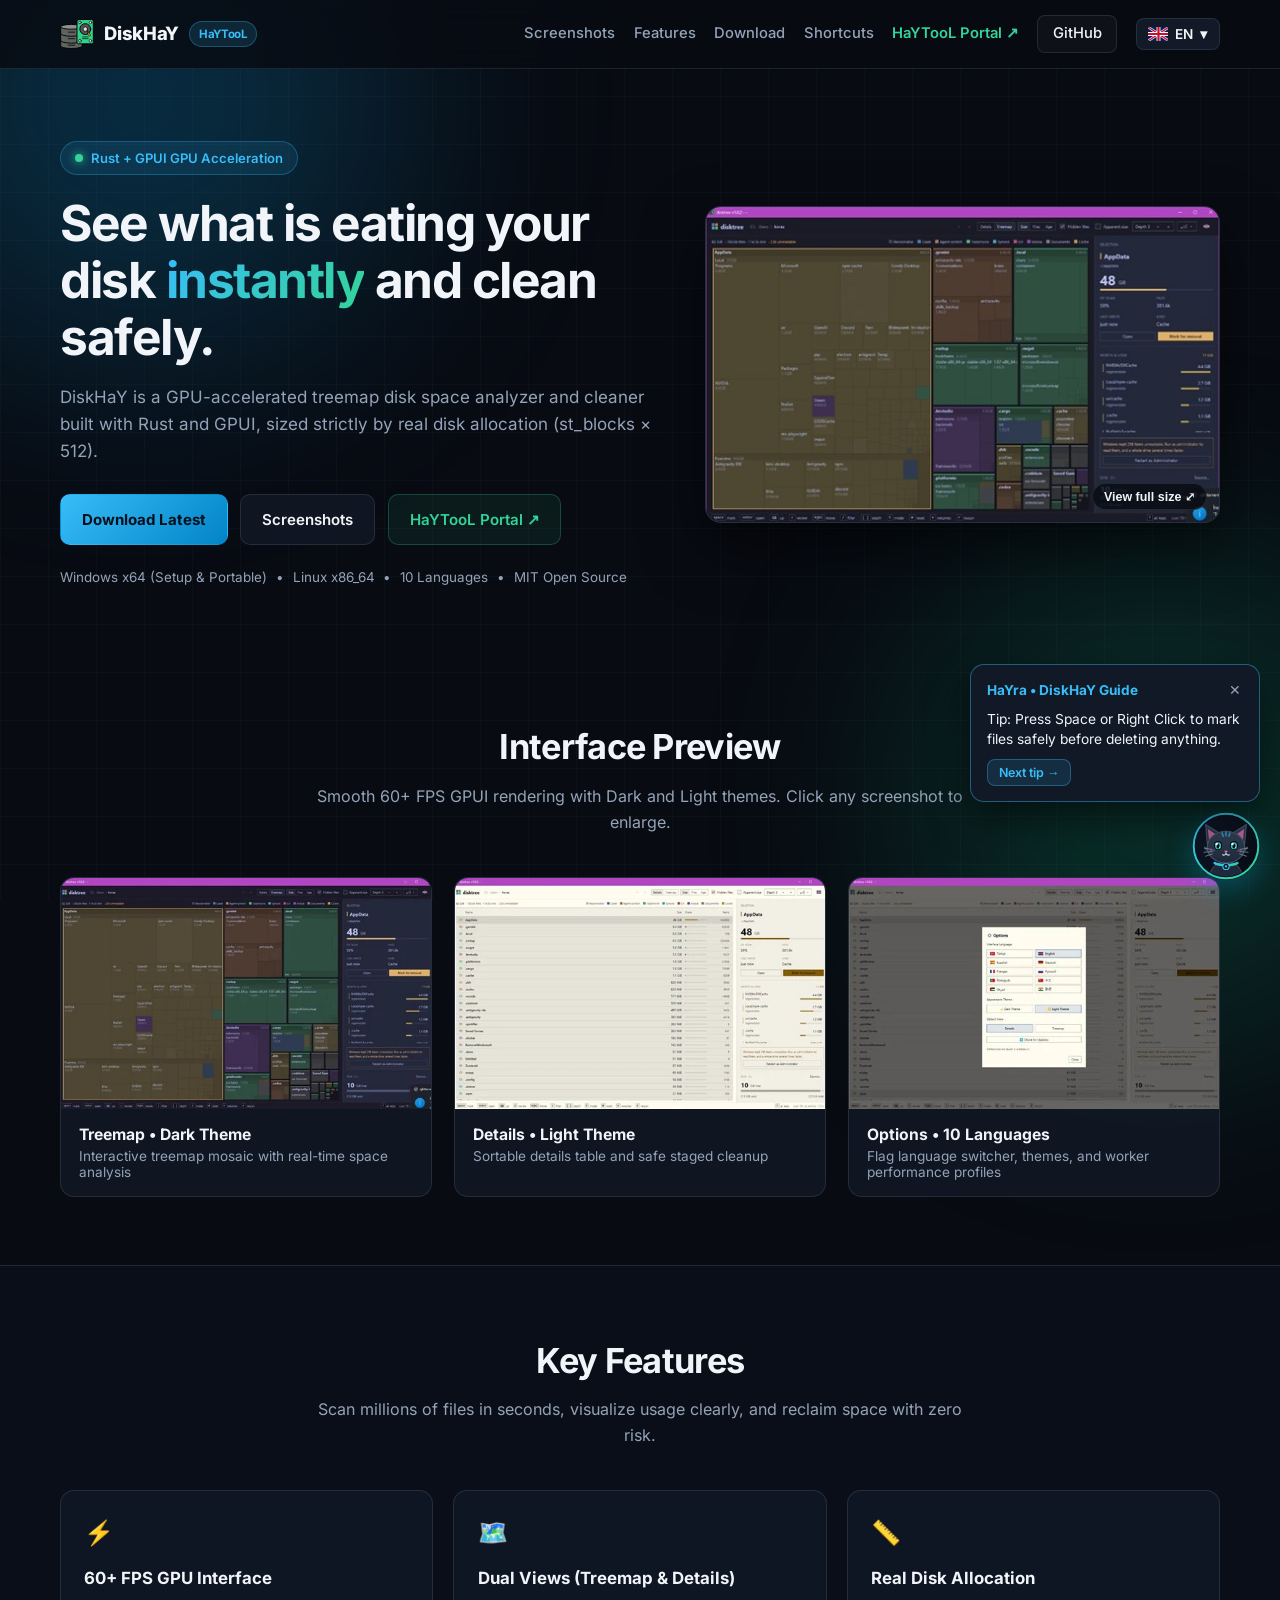
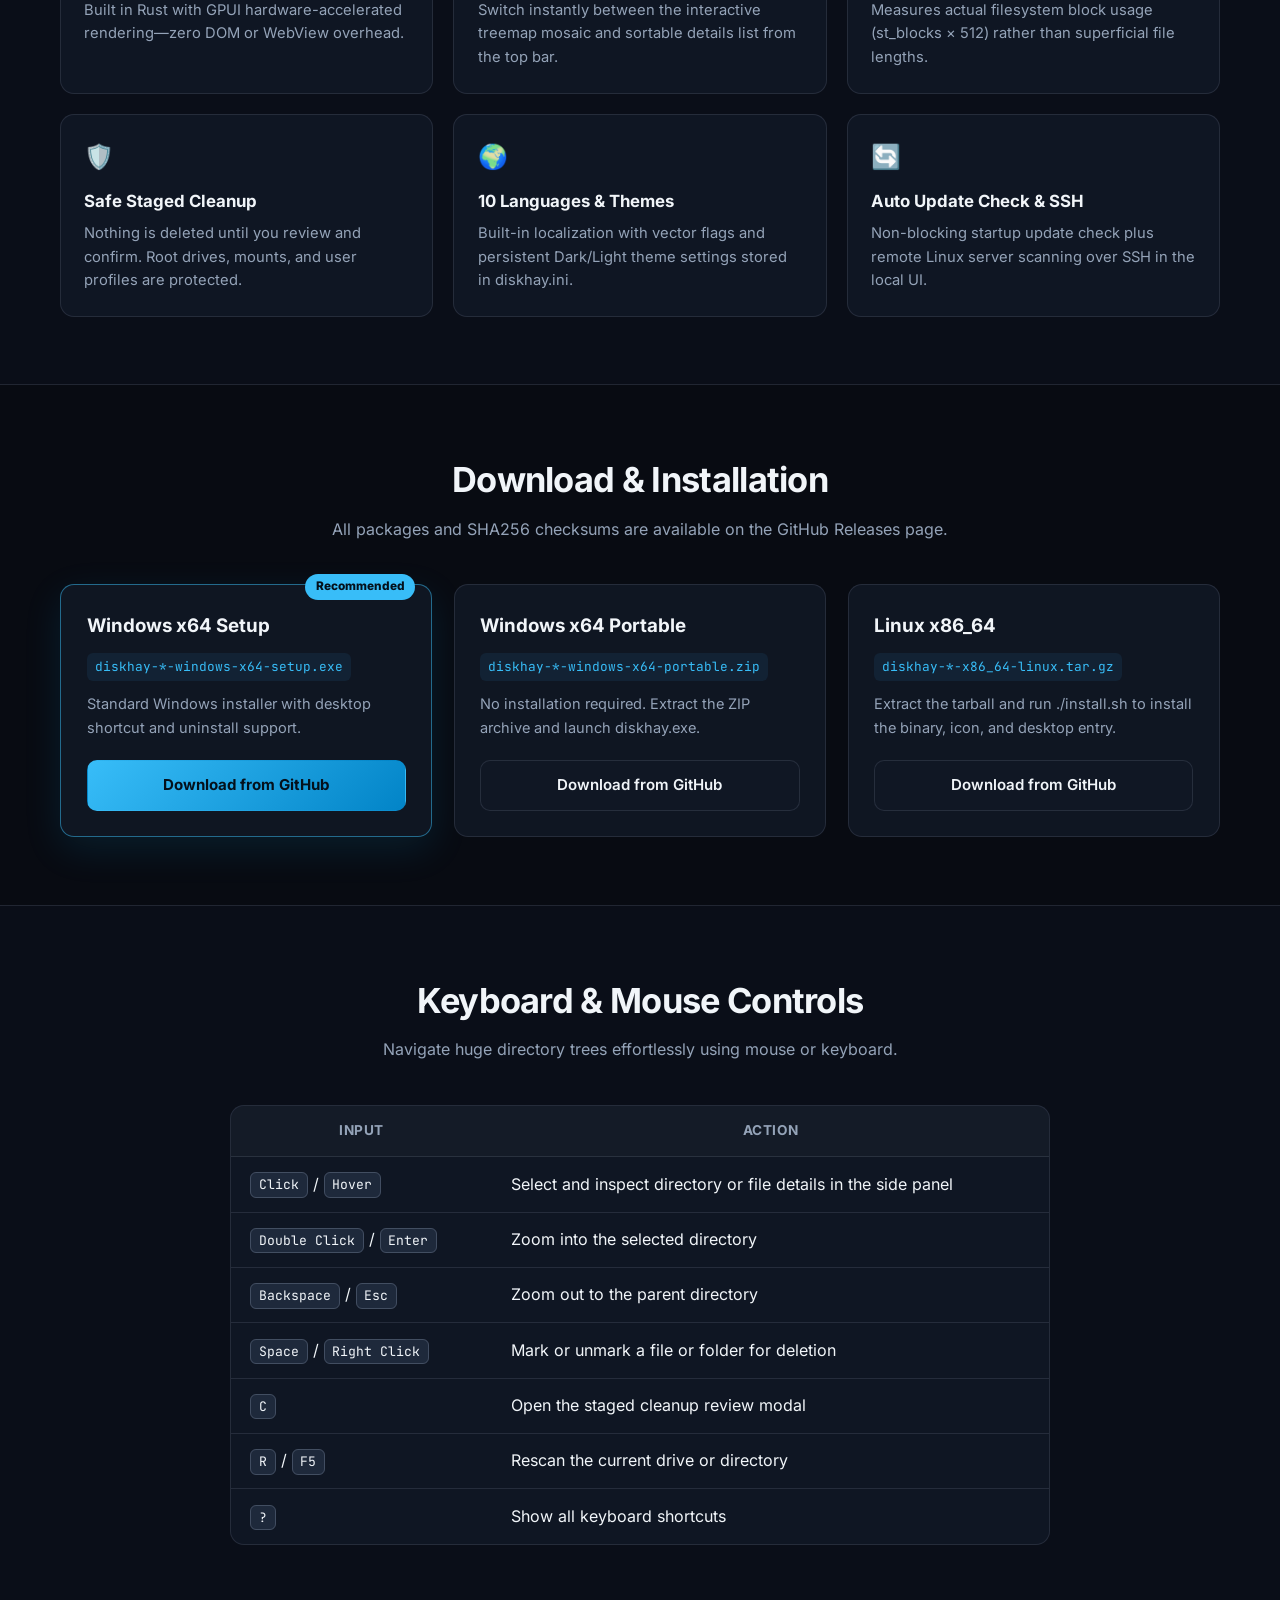
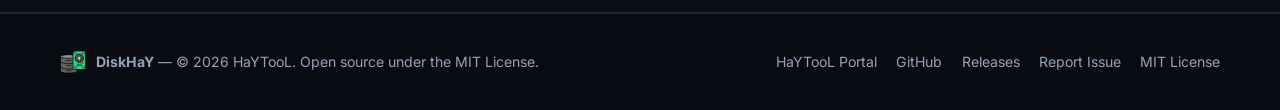
==== commit 2e1d68bb: "perf: serve high-quality WebP via picture for gallery screenshots" ====
--- a/index.html
+++ b/index.html
@@ -32,7 +32,7 @@
     <link rel="icon" type="image/png" href="assets/diskhay-logo.png" sizes="512x512">
     <link rel="apple-touch-icon" href="assets/diskhay-logo.png" sizes="512x512">
     <link rel="manifest" href="site.webmanifest">
-    <link rel="preload" as="image" href="assets/screenshots/treemap-dark.jpg" imagesrcset="assets/screenshots/treemap-dark-520.jpg 520w, assets/screenshots/treemap-dark.jpg 1024w" imagesizes="(max-width: 960px) 92vw, 513px" fetchpriority="high">
+    <link rel="preload" as="image" href="assets/screenshots/treemap-dark.jpg" imagesrcset="assets/screenshots/treemap-dark-520.jpg 520w, assets/screenshots/treemap-dark-680.jpg 680w, assets/screenshots/treemap-dark.jpg 1024w" imagesizes="(max-width: 960px) 92vw, 513px" fetchpriority="high">
     <style>@font-face{font-family:Inter;font-style:normal;font-weight:400;font-display:swap;src:url(assets/fonts/inter-cyrillic.woff2) format("woff2");unicode-range:U+0301,U+0400-045F,U+0490-0491,U+04B0-04B1,U+2116}@font-face{font-family:Inter;font-style:normal;font-weight:400;font-display:swap;src:url(assets/fonts/inter-latin-ext.woff2) format("woff2");unicode-range:U+0100-02BA,U+02BD-02C5,U+02C7-02CC,U+02CE-02D7,U+02DD-02FF,U+0304,U+0308,U+0329,U+1D00-1DBF,U+1E00-1E9F,U+1EF2-1EFF,U+2020,U+20A0-20AB,U+20AD-20C4,U+2113,U+2C60-2C7F,U+A720-A7FF}@font-face{font-family:Inter;font-style:normal;font-weight:400;font-display:swap;src:url(assets/fonts/inter-latin.woff2) format("woff2");unicode-range:U+0000-00FF,U+0131,U+0152-0153,U+02BB-02BC,U+02C6,U+02DA,U+02DC,U+0304,U+0308,U+0329,U+2000-206F,U+20AC,U+2122,U+2191,U+2193,U+2212,U+2215,U+FEFF,U+FFFD}@font-face{font-family:Inter;font-style:normal;font-weight:500;font-display:swap;src:url(assets/fonts/inter-cyrillic.woff2) format("woff2");unicode-range:U+0301,U+0400-045F,U+0490-0491,U+04B0-04B1,U+2116}@font-face{font-family:Inter;font-style:normal;font-weight:500;font-display:swap;src:url(assets/fonts/inter-latin-ext.woff2) format("woff2");unicode-range:U+0100-02BA,U+02BD-02C5,U+02C7-02CC,U+02CE-02D7,U+02DD-02FF,U+0304,U+0308,U+0329,U+1D00-1DBF,U+1E00-1E9F,U+1EF2-1EFF,U+2020,U+20A0-20AB,U+20AD-20C4,U+2113,U+2C60-2C7F,U+A720-A7FF}@font-face{font-family:Inter;font-style:normal;font-weight:500;font-display:swap;src:url(assets/fonts/inter-latin.woff2) format("woff2");unicode-range:U+0000-00FF,U+0131,U+0152-0153,U+02BB-02BC,U+02C6,U+02DA,U+02DC,U+0304,U+0308,U+0329,U+2000-206F,U+20AC,U+2122,U+2191,U+2193,U+2212,U+2215,U+FEFF,U+FFFD}@font-face{font-family:Inter;font-style:normal;font-weight:600;font-display:swap;src:url(assets/fonts/inter-cyrillic.woff2) format("woff2");unicode-range:U+0301,U+0400-045F,U+0490-0491,U+04B0-04B1,U+2116}@font-face{font-family:Inter;font-style:normal;font-weight:600;font-display:swap;src:url(assets/fonts/inter-latin-ext.woff2) format("woff2");unicode-range:U+0100-02BA,U+02BD-02C5,U+02C7-02CC,U+02CE-02D7,U+02DD-02FF,U+0304,U+0308,U+0329,U+1D00-1DBF,U+1E00-1E9F,U+1EF2-1EFF,U+2020,U+20A0-20AB,U+20AD-20C4,U+2113,U+2C60-2C7F,U+A720-A7FF}@font-face{font-family:Inter;font-style:normal;font-weight:600;font-display:swap;src:url(assets/fonts/inter-latin.woff2) format("woff2");unicode-range:U+0000-00FF,U+0131,U+0152-0153,U+02BB-02BC,U+02C6,U+02DA,U+02DC,U+0304,U+0308,U+0329,U+2000-206F,U+20AC,U+2122,U+2191,U+2193,U+2212,U+2215,U+FEFF,U+FFFD}@font-face{font-family:Inter;font-style:normal;font-weight:700;font-display:swap;src:url(assets/fonts/inter-cyrillic.woff2) format("woff2");unicode-range:U+0301,U+0400-045F,U+0490-0491,U+04B0-04B1,U+2116}@font-face{font-family:Inter;font-style:normal;font-weight:700;font-display:swap;src:url(assets/fonts/inter-latin-ext.woff2) format("woff2");unicode-range:U+0100-02BA,U+02BD-02C5,U+02C7-02CC,U+02CE-02D7,U+02DD-02FF,U+0304,U+0308,U+0329,U+1D00-1DBF,U+1E00-1E9F,U+1EF2-1EFF,U+2020,U+20A0-20AB,U+20AD-20C4,U+2113,U+2C60-2C7F,U+A720-A7FF}@font-face{font-family:Inter;font-style:normal;font-weight:700;font-display:swap;src:url(assets/fonts/inter-latin.woff2) format("woff2");unicode-range:U+0000-00FF,U+0131,U+0152-0153,U+02BB-02BC,U+02C6,U+02DA,U+02DC,U+0304,U+0308,U+0329,U+2000-206F,U+20AC,U+2122,U+2191,U+2193,U+2212,U+2215,U+FEFF,U+FFFD}@font-face{font-family:Inter;font-style:normal;font-weight:800;font-display:swap;src:url(assets/fonts/inter-cyrillic.woff2) format("woff2");unicode-range:U+0301,U+0400-045F,U+0490-0491,U+04B0-04B1,U+2116}@font-face{font-family:Inter;font-style:normal;font-weight:800;font-display:swap;src:url(assets/fonts/inter-latin-ext.woff2) format("woff2");unicode-range:U+0100-02BA,U+02BD-02C5,U+02C7-02CC,U+02CE-02D7,U+02DD-02FF,U+0304,U+0308,U+0329,U+1D00-1DBF,U+1E00-1E9F,U+1EF2-1EFF,U+2020,U+20A0-20AB,U+20AD-20C4,U+2113,U+2C60-2C7F,U+A720-A7FF}@font-face{font-family:Inter;font-style:normal;font-weight:800;font-display:swap;src:url(assets/fonts/inter-latin.woff2) format("woff2");unicode-range:U+0000-00FF,U+0131,U+0152-0153,U+02BB-02BC,U+02C6,U+02DA,U+02DC,U+0304,U+0308,U+0329,U+2000-206F,U+20AC,U+2122,U+2191,U+2193,U+2212,U+2215,U+FEFF,U+FFFD}@font-face{font-family:JetBrains Mono;font-style:normal;font-weight:400;font-display:swap;src:url(assets/fonts/jetbrains-mono-cyrillic.woff2) format("woff2");unicode-range:U+0301,U+0400-045F,U+0490-0491,U+04B0-04B1,U+2116}@font-face{font-family:JetBrains Mono;font-style:normal;font-weight:400;font-display:swap;src:url(assets/fonts/jetbrains-mono-latin-ext.woff2) format("woff2");unicode-range:U+0100-02BA,U+02BD-02C5,U+02C7-02CC,U+02CE-02D7,U+02DD-02FF,U+0304,U+0308,U+0329,U+1D00-1DBF,U+1E00-1E9F,U+1EF2-1EFF,U+2020,U+20A0-20AB,U+20AD-20C4,U+2113,U+2C60-2C7F,U+A720-A7FF}@font-face{font-family:JetBrains Mono;font-style:normal;font-weight:400;font-display:swap;src:url(assets/fonts/jetbrains-mono-latin.woff2) format("woff2");unicode-range:U+0000-00FF,U+0131,U+0152-0153,U+02BB-02BC,U+02C6,U+02DA,U+02DC,U+0304,U+0308,U+0329,U+2000-206F,U+20AC,U+2122,U+2191,U+2193,U+2212,U+2215,U+FEFF,U+FFFD}@font-face{font-family:JetBrains Mono;font-style:normal;font-weight:500;font-display:swap;src:url(assets/fonts/jetbrains-mono-cyrillic.woff2) format("woff2");unicode-range:U+0301,U+0400-045F,U+0490-0491,U+04B0-04B1,U+2116}@font-face{font-family:JetBrains Mono;font-style:normal;font-weight:500;font-display:swap;src:url(assets/fonts/jetbrains-mono-latin-ext.woff2) format("woff2");unicode-range:U+0100-02BA,U+02BD-02C5,U+02C7-02CC,U+02CE-02D7,U+02DD-02FF,U+0304,U+0308,U+0329,U+1D00-1DBF,U+1E00-1E9F,U+1EF2-1EFF,U+2020,U+20A0-20AB,U+20AD-20C4,U+2113,U+2C60-2C7F,U+A720-A7FF}@font-face{font-family:JetBrains Mono;font-style:normal;font-weight:500;font-display:swap;src:url(assets/fonts/jetbrains-mono-latin.woff2) format("woff2");unicode-range:U+0000-00FF,U+0131,U+0152-0153,U+02BB-02BC,U+02C6,U+02DA,U+02DC,U+0304,U+0308,U+0329,U+2000-206F,U+20AC,U+2122,U+2191,U+2193,U+2212,U+2215,U+FEFF,U+FFFD}@font-face{font-family:JetBrains Mono;font-style:normal;font-weight:600;font-display:swap;src:url(assets/fonts/jetbrains-mono-cyrillic.woff2) format("woff2");unicode-range:U+0301,U+0400-045F,U+0490-0491,U+04B0-04B1,U+2116}@font-face{font-family:JetBrains Mono;font-style:normal;font-weight:600;font-display:swap;src:url(assets/fonts/jetbrains-mono-latin-ext.woff2) format("woff2");unicode-range:U+0100-02BA,U+02BD-02C5,U+02C7-02CC,U+02CE-02D7,U+02DD-02FF,U+0304,U+0308,U+0329,U+1D00-1DBF,U+1E00-1E9F,U+1EF2-1EFF,U+2020,U+20A0-20AB,U+20AD-20C4,U+2113,U+2C60-2C7F,U+A720-A7FF}@font-face{font-family:JetBrains Mono;font-style:normal;font-weight:600;font-display:swap;src:url(assets/fonts/jetbrains-mono-latin.woff2) format("woff2");unicode-range:U+0000-00FF,U+0131,U+0152-0153,U+02BB-02BC,U+02C6,U+02DA,U+02DC,U+0304,U+0308,U+0329,U+2000-206F,U+20AC,U+2122,U+2191,U+2193,U+2212,U+2215,U+FEFF,U+FFFD}:root{--bg: #080b12;--bg-alt: #0d121d;--surface: rgba(18, 25, 39, .82);--surface-solid: #121927;--border: rgba(148, 163, 184, .16);--border-strong: rgba(56, 189, 248, .42);--text: #f1f5f9;--muted: #94a3b8;--primary: #38bdf8;--primary-strong: #0284c7;--accent: #34d399;--radius: 14px;--font-sans: "Inter", -apple-system, BlinkMacSystemFont, sans-serif;--font-mono: "JetBrains Mono", ui-monospace, SFMono-Regular, monospace}*{box-sizing:border-box;margin:0;padding:0}html{scroll-behavior:smooth}body{background:var(--bg);color:var(--text);font-family:var(--font-sans);line-height:1.6;overflow-x:hidden;position:relative}.bg-grid{position:fixed;inset:0;background-image:linear-gradient(to right,rgba(148,163,184,.04) 1px,transparent 1px),linear-gradient(to bottom,rgba(148,163,184,.04) 1px,transparent 1px);background-size:48px 48px;pointer-events:none;z-index:-2}.bg-glow{position:fixed;border-radius:50%;filter:blur(120px);opacity:.22;pointer-events:none;z-index:-1}.bg-glow-1{width:520px;height:520px;top:-160px;left:-120px;background:#0ea5e9}.bg-glow-2{width:480px;height:480px;bottom:-140px;right:-120px;background:#10b981}.container{width:min(1160px,92%);margin:0 auto}a{color:inherit;text-decoration:none}.navbar{position:sticky;top:0;z-index:50;background:#080b12d6;backdrop-filter:blur(14px);border-bottom:1px solid var(--border)}.nav-content{display:flex;align-items:center;justify-content:space-between;gap:1rem;min-height:68px;flex-wrap:wrap;padding:.5rem 0}.brand{display:inline-flex;align-items:center;gap:.65rem;font-weight:800;font-size:1.15rem;letter-spacing:-.02em}.brand-logo{border-radius:8px}.brand-tag{font-size:.72rem;font-weight:700;padding:.18rem .55rem;border-radius:999px;background:#38bdf824;color:var(--primary);border:1px solid rgba(56,189,248,.3)}.nav-links{display:flex;align-items:center;gap:1.15rem;flex-wrap:wrap;font-size:.92rem;font-weight:500}.nav-links>a{color:var(--muted);transition:color .18s ease}.nav-links>a:hover{color:var(--text)}.nav-portal{color:var(--accent)!important;font-weight:600}.btn-nav-gh{padding:.42rem .9rem;border-radius:8px;border:1px solid var(--border);background:#ffffff08;color:var(--text)!important}.btn-nav-gh:hover{border-color:var(--border-strong)}.lang-switcher{position:relative}.lang-btn{display:inline-flex;align-items:center;gap:.45rem;padding:.42rem .72rem;border-radius:8px;border:1px solid var(--border);background:var(--surface-solid);color:var(--text);font-family:var(--font-sans);font-size:.85rem;font-weight:600;cursor:pointer}.lang-btn:hover{border-color:var(--border-strong)}.lang-btn img,.lang-menu img{border-radius:2px;object-fit:cover;display:block}.lang-menu{position:absolute;top:calc(100% + 8px);inset-inline-end:0;list-style:none;background:var(--surface-solid);border:1px solid var(--border);border-radius:12px;padding:.4rem;min-width:170px;box-shadow:0 20px 45px #0000008c;display:none;z-index:80}.lang-menu.open{display:grid;gap:.15rem}.lang-menu button{width:100%;display:flex;align-items:center;gap:.6rem;padding:.45rem .65rem;border:none;border-radius:8px;background:transparent;color:var(--text);font-family:var(--font-sans);font-size:.88rem;cursor:pointer;text-align:start}.lang-menu button:hover,.lang-menu button.active{background:#38bdf824;color:var(--primary)}.hero{padding:4.5rem 0 4rem}.hero-grid{display:grid;grid-template-columns:1.08fr .92fr;gap:2.5rem;align-items:center}.hero-pill{display:inline-flex;align-items:center;gap:.55rem;padding:.35rem .85rem;border-radius:999px;background:#38bdf81a;border:1px solid rgba(56,189,248,.28);color:var(--primary);font-size:.82rem;font-weight:600;margin-bottom:1.25rem}.pill-dot{width:8px;height:8px;border-radius:50%;background:var(--accent);box-shadow:0 0 10px var(--accent)}.hero h1{font-size:clamp(2rem,4vw,3.1rem);line-height:1.15;letter-spacing:-.03em;margin-bottom:1.1rem}.gradient-text{background:linear-gradient(120deg,#38bdf8,#34d399);-webkit-background-clip:text;background-clip:text;color:transparent}.hero-sub{color:var(--muted);font-size:1.06rem;margin-bottom:1.8rem;max-width:56ch}.cta-row{display:flex;flex-wrap:wrap;gap:.8rem;margin-bottom:1.35rem}.btn{display:inline-flex;align-items:center;justify-content:center;gap:.45rem;padding:.78rem 1.3rem;border-radius:10px;font-weight:600;font-size:.94rem;transition:transform .16s ease,background .16s ease,border-color .16s ease;border:1px solid transparent;cursor:pointer}.btn:hover{transform:translateY(-1px)}.btn-primary{background:linear-gradient(135deg,var(--primary),var(--primary-strong));color:#04101b;font-weight:700}.btn-secondary{background:var(--surface);border-color:var(--border);color:var(--text)}.btn-secondary:hover{border-color:var(--border-strong)}.btn-ghost{background:#34d39914;border-color:#34d39940;color:var(--accent)}.btn-full{width:100%;margin-top:auto}.hero-meta{display:flex;flex-wrap:wrap;gap:.55rem;color:var(--muted);font-size:.84rem}.hero-shot-card{position:relative;display:block;width:100%;border-radius:16px;overflow:hidden;border:1px solid var(--border);background:var(--surface-solid);box-shadow:0 25px 60px #0000008c;cursor:zoom-in;transition:transform .2s ease,border-color .2s ease}.hero-shot-card:hover{transform:translateY(-3px);border-color:var(--border-strong)}.hero-shot-card img{width:100%;height:auto;aspect-ratio:1024 / 628;display:block}.shot-zoom-hint{position:absolute;bottom:12px;inset-inline-end:12px;padding:.32rem .7rem;border-radius:999px;background:#080b12d1;border:1px solid var(--border);color:var(--text);font-size:.78rem;font-weight:600}.section{padding:4.2rem 0}.section-alt{background:#0d121da6;border-top:1px solid var(--border);border-bottom:1px solid var(--border)}.section-head{text-align:center;max-width:660px;margin:0 auto 2.6rem}.section-title{font-size:clamp(1.6rem,2.8vw,2.15rem);letter-spacing:-.02em;margin-bottom:.6rem}.section-desc{color:var(--muted)}.shots-grid{display:grid;grid-template-columns:repeat(3,1fr);gap:1.4rem}.shot-card{display:flex;flex-direction:column;text-align:start;background:var(--surface);border:1px solid var(--border);border-radius:var(--radius);overflow:hidden;cursor:zoom-in;color:var(--text);font-family:var(--font-sans);transition:transform .18s ease,border-color .18s ease}.shot-card:hover{transform:translateY(-3px);border-color:var(--border-strong)}.shot-img-wrap{aspect-ratio:16 / 10;overflow:hidden;background:#05070c}.shot-img-wrap img{width:100%;height:100%;object-fit:cover;display:block}.shot-caption{padding:1rem 1.1rem;display:grid;gap:.28rem}.shot-caption strong{font-size:.98rem}.shot-caption span{color:var(--muted);font-size:.85rem}.features-grid{display:grid;grid-template-columns:repeat(3,1fr);gap:1.25rem}.feat-card{background:var(--surface);border:1px solid var(--border);border-radius:var(--radius);padding:1.45rem;transition:border-color .18s ease}.feat-card:hover{border-color:var(--border-strong)}.feat-icon{font-size:1.5rem;margin-bottom:.75rem}.feat-card h3{font-size:1.05rem;margin-bottom:.45rem}.feat-card p{color:var(--muted);font-size:.92rem}.dl-grid{display:grid;grid-template-columns:repeat(3,1fr);gap:1.35rem}.dl-card{position:relative;display:flex;flex-direction:column;gap:.75rem;background:var(--surface);border:1px solid var(--border);border-radius:var(--radius);padding:1.6rem}.dl-featured{border-color:#38bdf880;box-shadow:0 12px 38px #0ea5e91f}.dl-badge{position:absolute;top:-11px;inset-inline-end:16px;background:var(--primary);color:#04101b;font-size:.74rem;font-weight:800;padding:.2rem .65rem;border-radius:999px}.dl-file code{font-family:var(--font-mono);font-size:.8rem;color:var(--primary);background:#38bdf814;padding:.25rem .5rem;border-radius:6px;display:inline-block;word-break:break-all}.dl-card p:not(.dl-file){color:var(--muted);font-size:.91rem;margin-bottom:.5rem}.controls-table-wrap{max-width:820px;margin:0 auto;overflow-x:auto;background:var(--surface);border:1px solid var(--border);border-radius:var(--radius)}.controls-table{width:100%;border-collapse:collapse;text-align:start}.controls-table th,.controls-table td{padding:.9rem 1.2rem;border-bottom:1px solid var(--border)}.controls-table th{font-size:.85rem;text-transform:uppercase;letter-spacing:.04em;color:var(--muted);background:#ffffff05}.controls-table tr:last-child td{border-bottom:none}kbd{font-family:var(--font-mono);font-size:.82rem;padding:.2rem .48rem;border-radius:6px;background:#1e293b;border:1px solid rgba(148,163,184,.3);color:var(--text)}.footer{padding:2.2rem 0;border-top:1px solid var(--border);font-size:.88rem;color:var(--muted)}.footer-inner{display:flex;align-items:center;justify-content:space-between;flex-wrap:wrap;gap:1rem}.footer-brand{display:flex;align-items:center;gap:.6rem}.footer-links{display:flex;flex-wrap:wrap;gap:1.2rem}.footer-links a:hover{color:var(--primary)}.lightbox{position:fixed;inset:0;z-index:120;background:#04070de6;backdrop-filter:blur(8px);display:flex;align-items:center;justify-content:center;padding:1.5rem}.lightbox[hidden]{display:none}.lightbox-close{position:absolute;top:18px;inset-inline-end:22px;width:40px;height:40px;border-radius:50%;border:1px solid var(--border);background:var(--surface-solid);color:var(--text);font-size:1.1rem;cursor:pointer}.lightbox-body{max-width:min(1100px,95vw);text-align:center}.lightbox-body img{max-width:100%;max-height:82vh;border-radius:12px;border:1px solid var(--border);display:block;margin:0 auto .75rem}.lightbox-body p{color:var(--muted);font-size:.95rem}.mascot-widget{position:fixed;bottom:20px;inset-inline-end:20px;z-index:90;display:flex;flex-direction:column;align-items:flex-end;gap:.65rem}.mascot-bubble{width:min(290px,calc(100vw - 40px));background:#121927f5;backdrop-filter:blur(12px);border:1px solid var(--border-strong);border-radius:14px;padding:.9rem 1rem;box-shadow:0 16px 40px #0000008c;display:grid;gap:.55rem}.mascot-bubble[hidden]{display:none}.mascot-bubble-head{display:flex;align-items:center;justify-content:space-between;gap:.5rem;font-size:.85rem;color:var(--primary)}.mascot-close{border:none;background:transparent;color:var(--muted);cursor:pointer;font-size:.9rem;line-height:1;padding:.15rem}.mascot-close:hover{color:var(--text)}.mascot-bubble p{font-size:.86rem;color:var(--text);line-height:1.45}.mascot-next{justify-self:start;border:1px solid rgba(56,189,248,.35);background:#38bdf81f;color:var(--primary);border-radius:8px;padding:.32rem .68rem;font-size:.78rem;font-weight:600;font-family:var(--font-sans);cursor:pointer}.mascot-next:hover{background:#38bdf838}.mascot-avatar-btn{border:none;background:transparent;padding:0;border-radius:50%;cursor:pointer;box-shadow:0 10px 28px #0ea5e947;transition:transform .18s ease}.mascot-avatar-btn:hover{transform:translateY(-2px) scale(1.03)}.mascot-avatar-btn img{display:block;border-radius:50%}@media(max-width:960px){.hero-grid,.shots-grid,.features-grid,.dl-grid{grid-template-columns:1fr}}</style>
 
     <script type="application/ld+json">
@@ -146,7 +146,7 @@
 
                 <div class="hero-visual">
                     <button type="button" class="hero-shot-card" data-lightbox="assets/screenshots/treemap-dark.jpg" data-caption-key="shot_treemap_cap">
-                        <img src="assets/screenshots/treemap-dark.jpg" srcset="assets/screenshots/treemap-dark-520.jpg 520w, assets/screenshots/treemap-dark.jpg 1024w" sizes="(max-width: 960px) 92vw, 513px" alt="DiskHaY interactive treemap disk space visualizer in dark theme" width="1024" height="628" loading="eager" fetchpriority="high" decoding="async">
+                        <img src="assets/screenshots/treemap-dark.jpg" srcset="assets/screenshots/treemap-dark-520.jpg 520w, assets/screenshots/treemap-dark-680.jpg 680w, assets/screenshots/treemap-dark.jpg 1024w" sizes="(max-width: 960px) 92vw, 513px" alt="DiskHaY interactive treemap disk space visualizer in dark theme" width="1024" height="628" loading="eager" fetchpriority="high" decoding="async">
                         <span class="shot-zoom-hint" data-i18n="shot_zoom">View full size ⤢</span>
                     </button>
                 </div>
@@ -163,7 +163,10 @@
                 <div class="shots-grid">
                     <button type="button" class="shot-card" data-lightbox="assets/screenshots/treemap-dark.jpg" data-caption-key="shot_treemap_cap">
                         <div class="shot-img-wrap">
-                            <img src="assets/screenshots/treemap-dark.jpg" srcset="assets/screenshots/treemap-dark-520.jpg 520w, assets/screenshots/treemap-dark.jpg 1024w" sizes="(max-width: 720px) 92vw, (max-width: 960px) 45vw, 377px" alt="DiskHaY treemap mosaic view in dark theme" width="1024" height="628" loading="lazy" decoding="async">
+                            <picture>
+                                <source type="image/webp" srcset="assets/screenshots/treemap-dark-520.webp 520w, assets/screenshots/treemap-dark-680.webp 680w" sizes="(max-width: 720px) 92vw, (max-width: 960px) 45vw, 377px">
+                                <img src="assets/screenshots/treemap-dark.jpg" srcset="assets/screenshots/treemap-dark-520.jpg 520w, assets/screenshots/treemap-dark-680.jpg 680w, assets/screenshots/treemap-dark.jpg 1024w" sizes="(max-width: 720px) 92vw, (max-width: 960px) 45vw, 377px" alt="DiskHaY treemap mosaic view in dark theme" width="1024" height="628" loading="lazy" decoding="async">
+                            </picture>
                         </div>
                         <div class="shot-caption">
                             <strong data-i18n="shot_treemap_title">Treemap • Dark Theme</strong>
@@ -173,7 +176,10 @@
 
                     <button type="button" class="shot-card" data-lightbox="assets/screenshots/details-light.jpg" data-caption-key="shot_details_cap">
                         <div class="shot-img-wrap">
-                            <img src="assets/screenshots/details-light.jpg" srcset="assets/screenshots/details-light-520.jpg 520w, assets/screenshots/details-light.jpg 1024w" sizes="(max-width: 720px) 92vw, (max-width: 960px) 45vw, 377px" alt="DiskHaY sortable details table view in light theme" width="1024" height="628" loading="lazy" decoding="async">
+                            <picture>
+                                <source type="image/webp" srcset="assets/screenshots/details-light-520.webp 520w, assets/screenshots/details-light-680.webp 680w" sizes="(max-width: 720px) 92vw, (max-width: 960px) 45vw, 377px">
+                                <img src="assets/screenshots/details-light.jpg" srcset="assets/screenshots/details-light-520.jpg 520w, assets/screenshots/details-light-680.jpg 680w, assets/screenshots/details-light.jpg 1024w" sizes="(max-width: 720px) 92vw, (max-width: 960px) 45vw, 377px" alt="DiskHaY sortable details table view in light theme" width="1024" height="628" loading="lazy" decoding="async">
+                            </picture>
                         </div>
                         <div class="shot-caption">
                             <strong data-i18n="shot_details_title">Details • Light Theme</strong>
@@ -183,7 +189,10 @@
 
                     <button type="button" class="shot-card" data-lightbox="assets/screenshots/options-light.jpg" data-caption-key="shot_options_cap">
                         <div class="shot-img-wrap">
-                            <img src="assets/screenshots/options-light.jpg" srcset="assets/screenshots/options-light-520.jpg 520w, assets/screenshots/options-light.jpg 1024w" sizes="(max-width: 720px) 92vw, (max-width: 960px) 45vw, 377px" alt="DiskHaY options panel showing 10 languages with vector flags and theme switcher" width="1024" height="628" loading="lazy" decoding="async">
+                            <picture>
+                                <source type="image/webp" srcset="assets/screenshots/options-light-520.webp 520w, assets/screenshots/options-light-680.webp 680w" sizes="(max-width: 720px) 92vw, (max-width: 960px) 45vw, 377px">
+                                <img src="assets/screenshots/options-light.jpg" srcset="assets/screenshots/options-light-520.jpg 520w, assets/screenshots/options-light-680.jpg 680w, assets/screenshots/options-light.jpg 1024w" sizes="(max-width: 720px) 92vw, (max-width: 960px) 45vw, 377px" alt="DiskHaY options panel showing 10 languages with vector flags and theme switcher" width="1024" height="628" loading="lazy" decoding="async">
+                            </picture>
                         </div>
                         <div class="shot-caption">
                             <strong data-i18n="shot_options_title">Options • 10 Languages</strong>
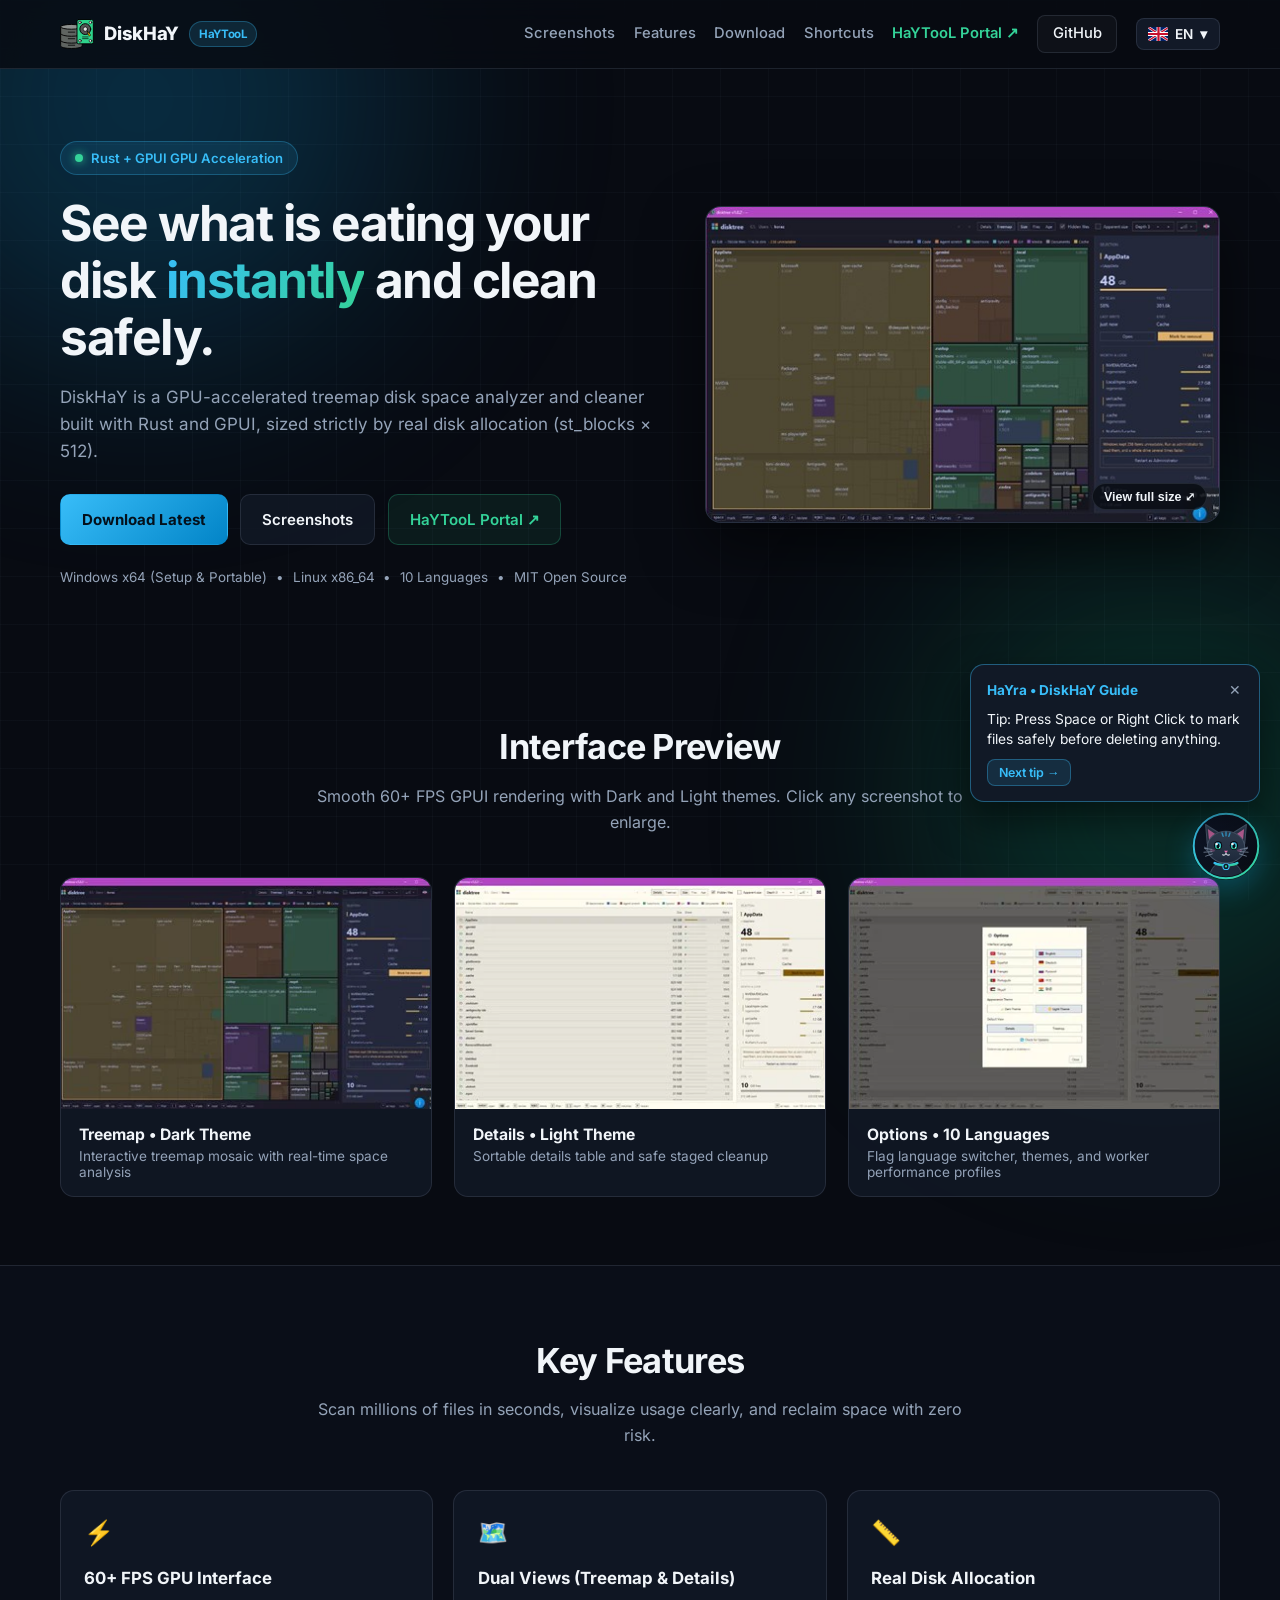
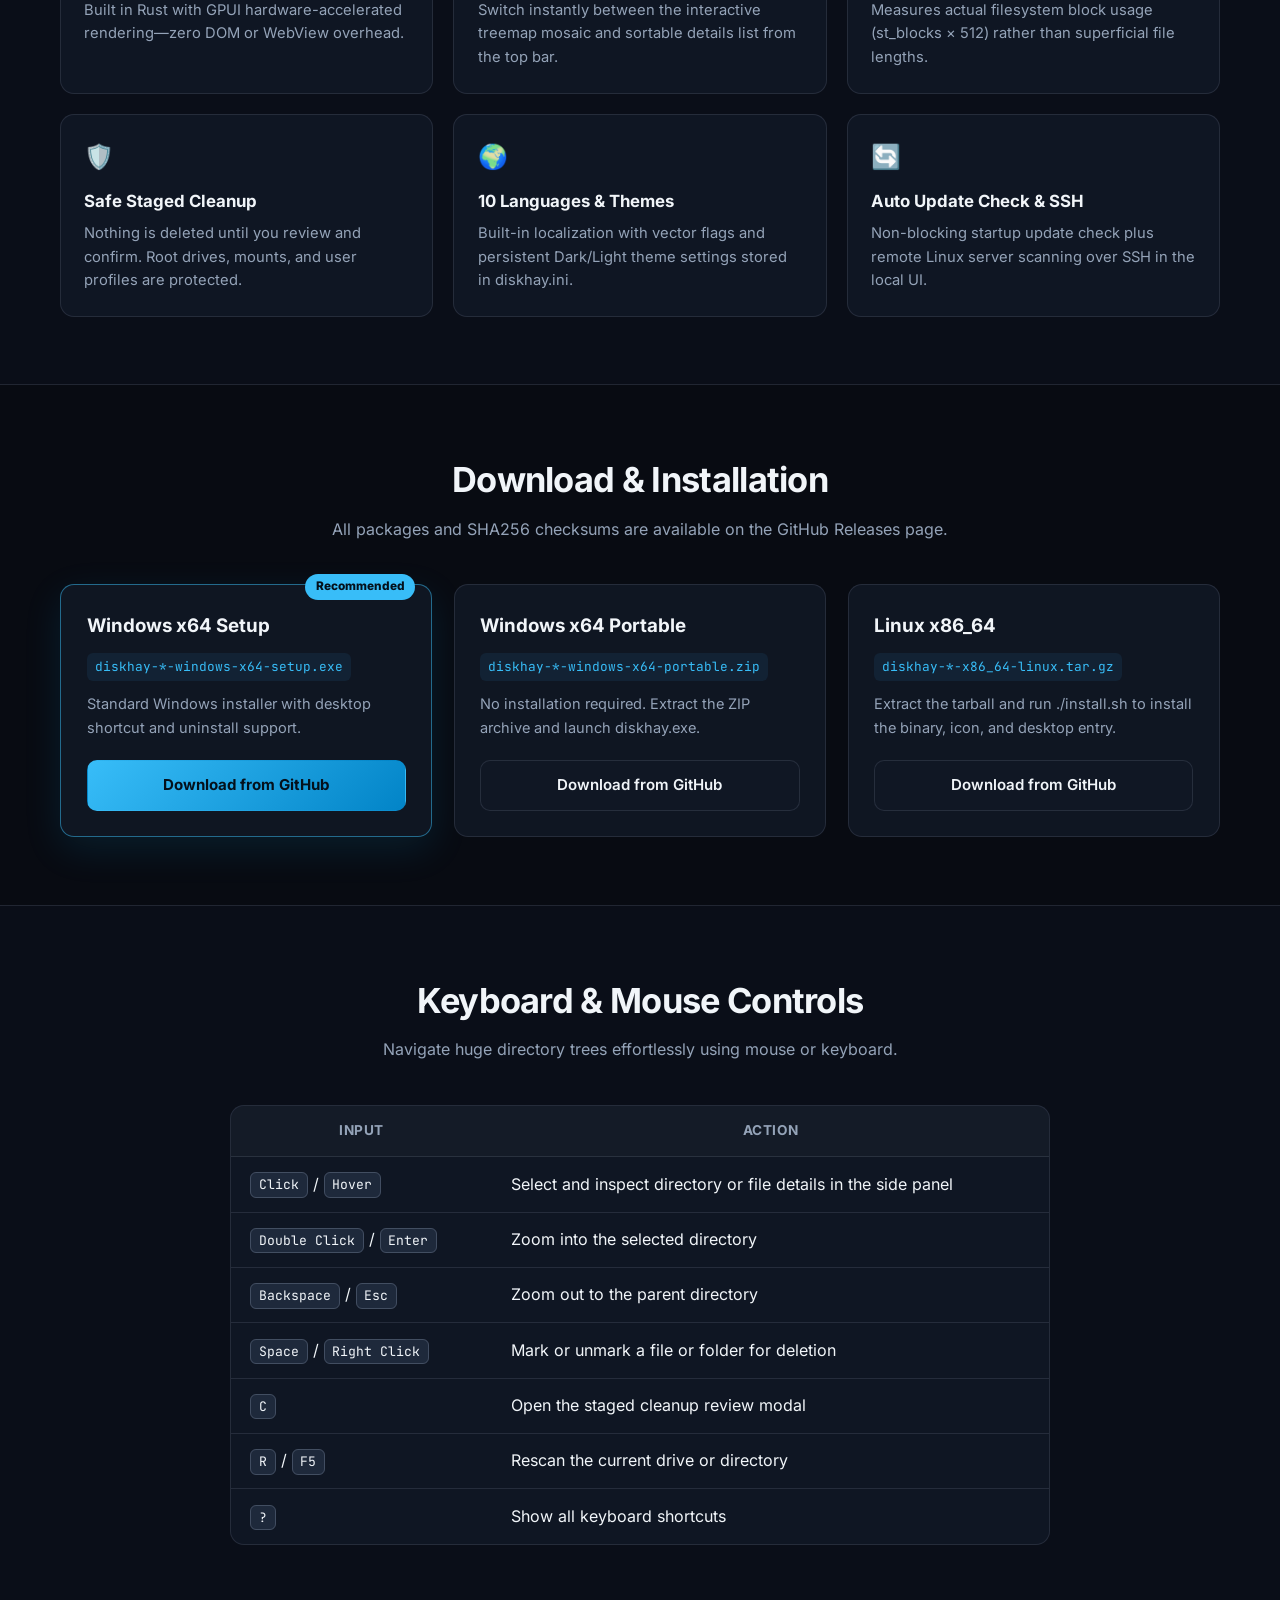
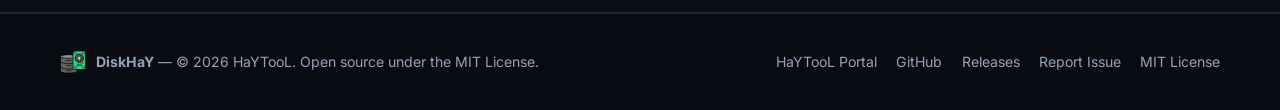
==== commit 960255db: "perf: add 380w JPEG and WebP srcset step for 377x231 desktop cards" ====
--- a/index.html
+++ b/index.html
@@ -164,8 +164,8 @@
                     <button type="button" class="shot-card" data-lightbox="assets/screenshots/treemap-dark.jpg" data-caption-key="shot_treemap_cap">
                         <div class="shot-img-wrap">
                             <picture>
-                                <source type="image/webp" srcset="assets/screenshots/treemap-dark-520.webp 520w, assets/screenshots/treemap-dark-680.webp 680w" sizes="(max-width: 720px) 92vw, (max-width: 960px) 45vw, 377px">
-                                <img src="assets/screenshots/treemap-dark.jpg" srcset="assets/screenshots/treemap-dark-520.jpg 520w, assets/screenshots/treemap-dark-680.jpg 680w, assets/screenshots/treemap-dark.jpg 1024w" sizes="(max-width: 720px) 92vw, (max-width: 960px) 45vw, 377px" alt="DiskHaY treemap mosaic view in dark theme" width="1024" height="628" loading="lazy" decoding="async">
+                                <source type="image/webp" srcset="assets/screenshots/treemap-dark-380.webp 380w, assets/screenshots/treemap-dark-520.webp 520w, assets/screenshots/treemap-dark-680.webp 680w" sizes="(max-width: 720px) 92vw, (max-width: 960px) 45vw, 377px">
+                                <img src="assets/screenshots/treemap-dark.jpg" srcset="assets/screenshots/treemap-dark-380.jpg 380w, assets/screenshots/treemap-dark-520.jpg 520w, assets/screenshots/treemap-dark-680.jpg 680w, assets/screenshots/treemap-dark.jpg 1024w" sizes="(max-width: 720px) 92vw, (max-width: 960px) 45vw, 377px" alt="DiskHaY treemap mosaic view in dark theme" width="1024" height="628" loading="lazy" decoding="async">
                             </picture>
                         </div>
                         <div class="shot-caption">
@@ -177,8 +177,8 @@
                     <button type="button" class="shot-card" data-lightbox="assets/screenshots/details-light.jpg" data-caption-key="shot_details_cap">
                         <div class="shot-img-wrap">
                             <picture>
-                                <source type="image/webp" srcset="assets/screenshots/details-light-520.webp 520w, assets/screenshots/details-light-680.webp 680w" sizes="(max-width: 720px) 92vw, (max-width: 960px) 45vw, 377px">
-                                <img src="assets/screenshots/details-light.jpg" srcset="assets/screenshots/details-light-520.jpg 520w, assets/screenshots/details-light-680.jpg 680w, assets/screenshots/details-light.jpg 1024w" sizes="(max-width: 720px) 92vw, (max-width: 960px) 45vw, 377px" alt="DiskHaY sortable details table view in light theme" width="1024" height="628" loading="lazy" decoding="async">
+                                <source type="image/webp" srcset="assets/screenshots/details-light-380.webp 380w, assets/screenshots/details-light-520.webp 520w, assets/screenshots/details-light-680.webp 680w" sizes="(max-width: 720px) 92vw, (max-width: 960px) 45vw, 377px">
+                                <img src="assets/screenshots/details-light.jpg" srcset="assets/screenshots/details-light-380.jpg 380w, assets/screenshots/details-light-520.jpg 520w, assets/screenshots/details-light-680.jpg 680w, assets/screenshots/details-light.jpg 1024w" sizes="(max-width: 720px) 92vw, (max-width: 960px) 45vw, 377px" alt="DiskHaY sortable details table view in light theme" width="1024" height="628" loading="lazy" decoding="async">
                             </picture>
                         </div>
                         <div class="shot-caption">
@@ -190,8 +190,8 @@
                     <button type="button" class="shot-card" data-lightbox="assets/screenshots/options-light.jpg" data-caption-key="shot_options_cap">
                         <div class="shot-img-wrap">
                             <picture>
-                                <source type="image/webp" srcset="assets/screenshots/options-light-520.webp 520w, assets/screenshots/options-light-680.webp 680w" sizes="(max-width: 720px) 92vw, (max-width: 960px) 45vw, 377px">
-                                <img src="assets/screenshots/options-light.jpg" srcset="assets/screenshots/options-light-520.jpg 520w, assets/screenshots/options-light-680.jpg 680w, assets/screenshots/options-light.jpg 1024w" sizes="(max-width: 720px) 92vw, (max-width: 960px) 45vw, 377px" alt="DiskHaY options panel showing 10 languages with vector flags and theme switcher" width="1024" height="628" loading="lazy" decoding="async">
+                                <source type="image/webp" srcset="assets/screenshots/options-light-380.webp 380w, assets/screenshots/options-light-520.webp 520w, assets/screenshots/options-light-680.webp 680w" sizes="(max-width: 720px) 92vw, (max-width: 960px) 45vw, 377px">
+                                <img src="assets/screenshots/options-light.jpg" srcset="assets/screenshots/options-light-380.jpg 380w, assets/screenshots/options-light-520.jpg 520w, assets/screenshots/options-light-680.jpg 680w, assets/screenshots/options-light.jpg 1024w" sizes="(max-width: 720px) 92vw, (max-width: 960px) 45vw, 377px" alt="DiskHaY options panel showing 10 languages with vector flags and theme switcher" width="1024" height="628" loading="lazy" decoding="async">
                             </picture>
                         </div>
                         <div class="shot-caption">
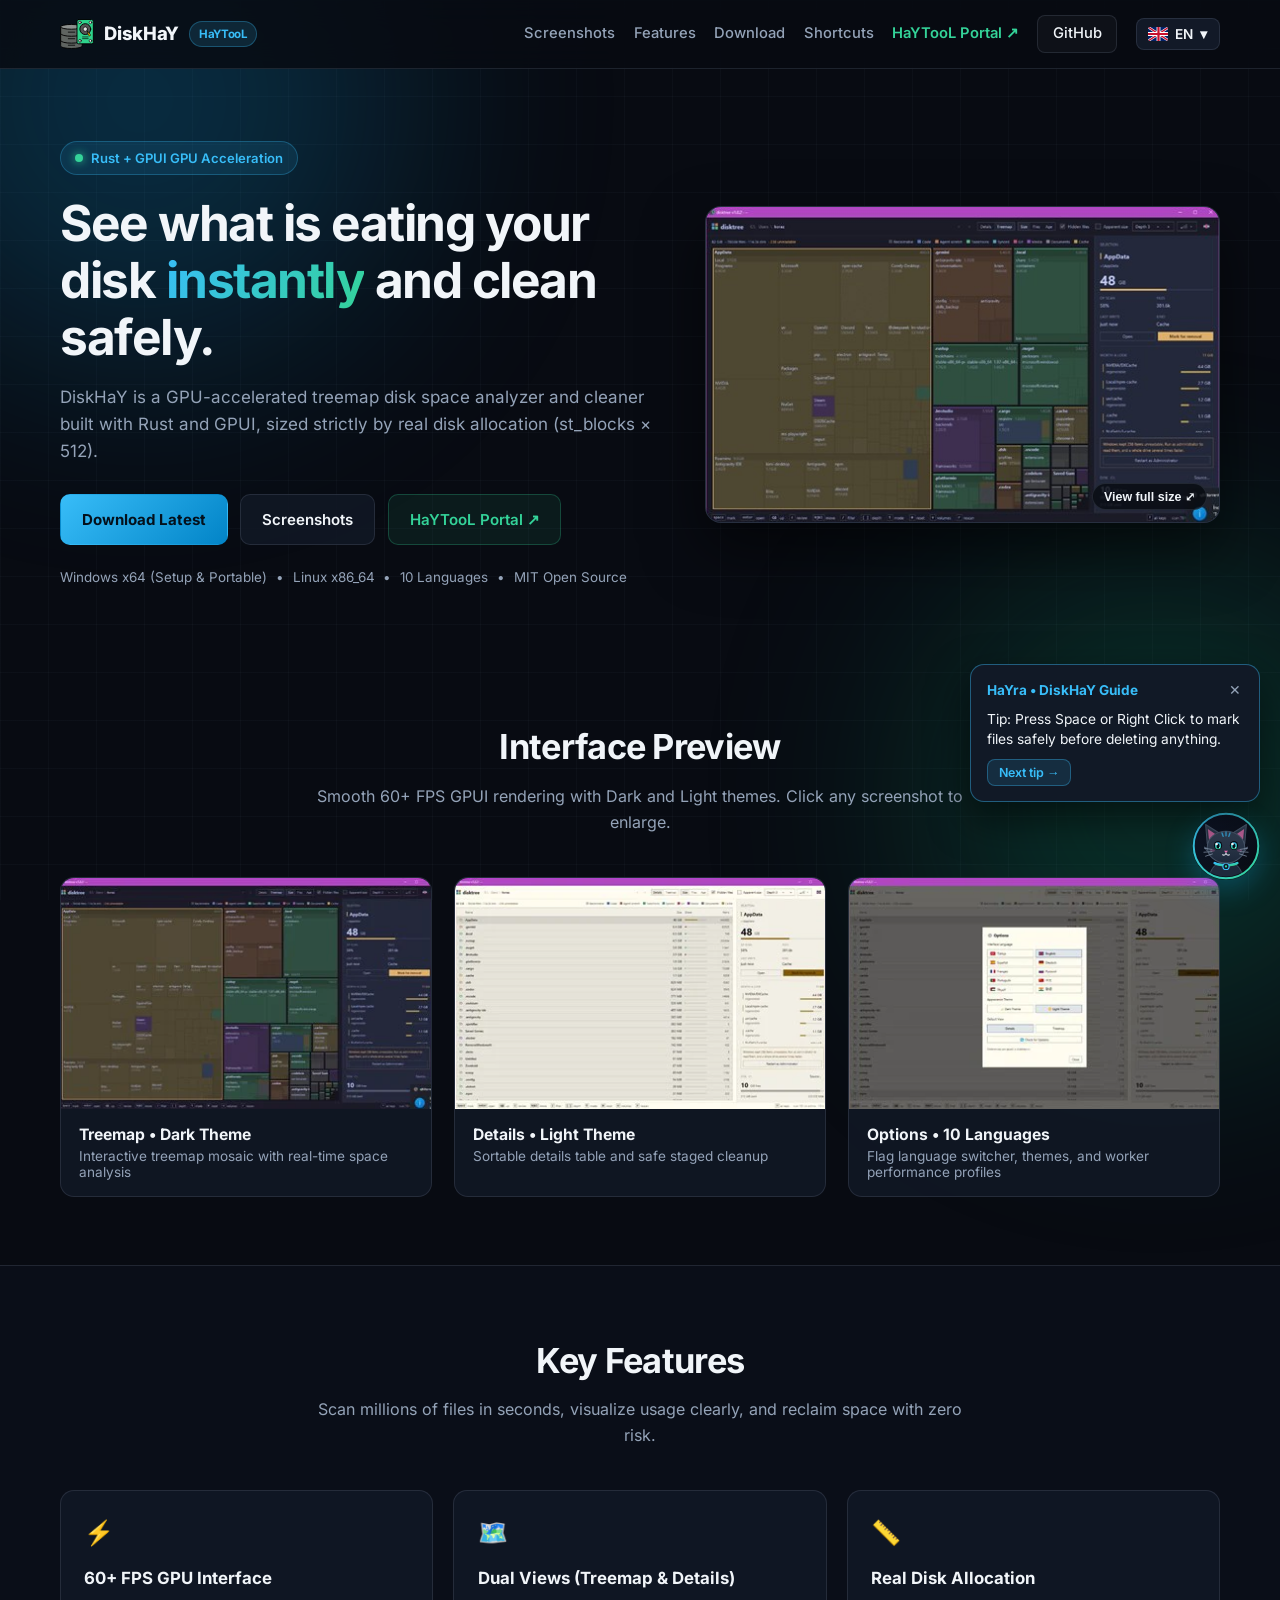
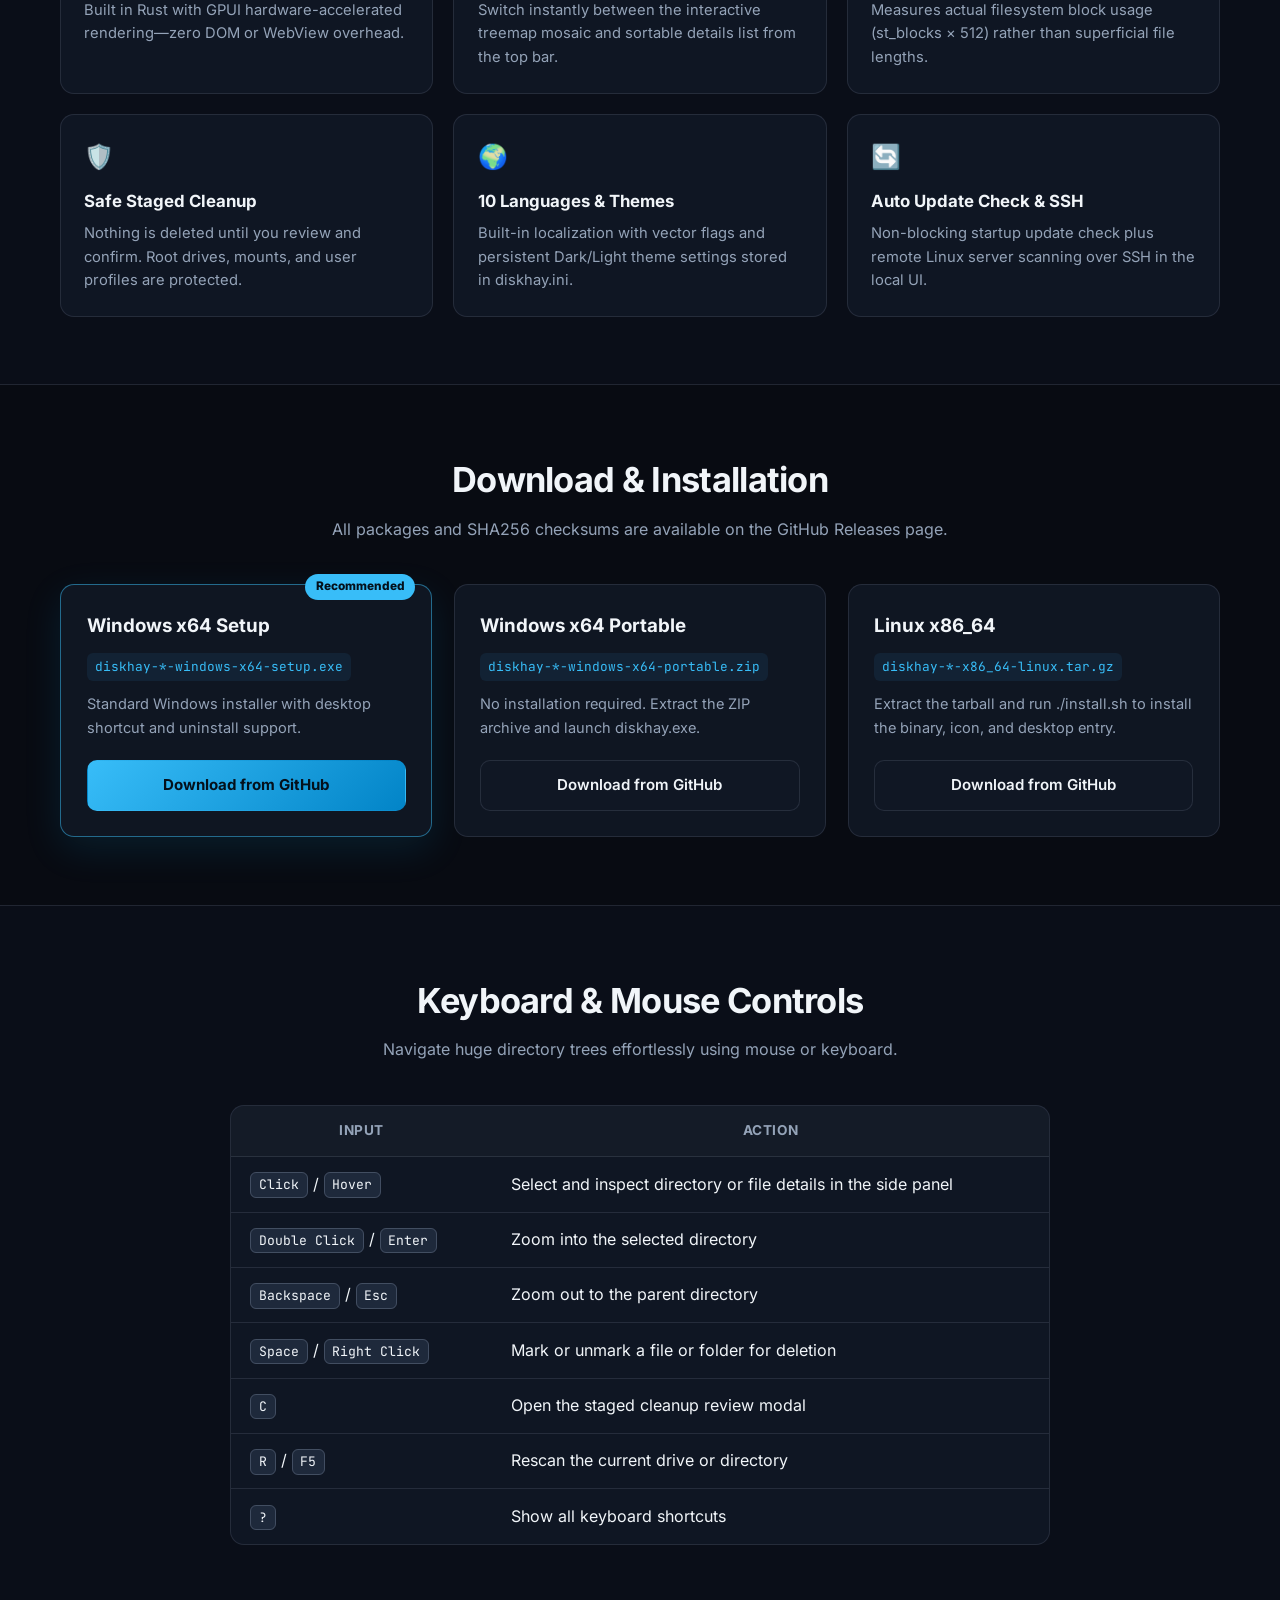
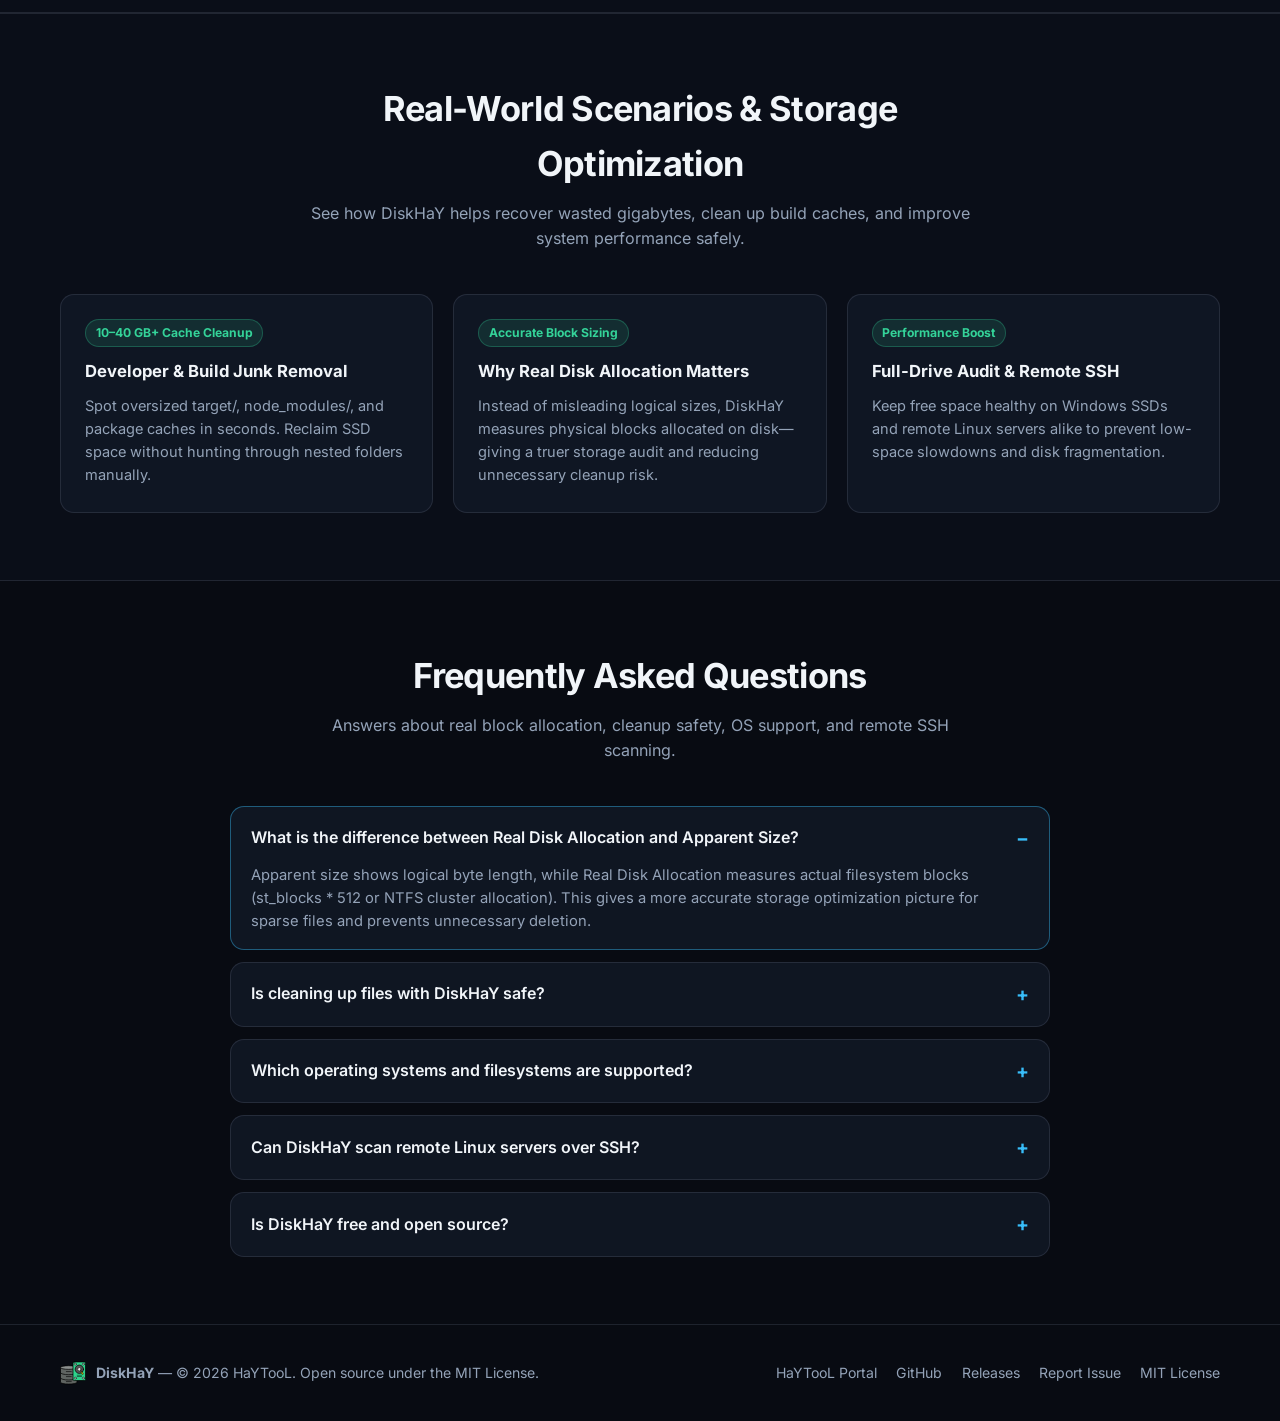
==== commit de45c68f: "seo(content): add real-world use cases, LSI terms, and 10-language FAQ + FAQPage schema" ====
--- a/index.html
+++ b/index.html
@@ -33,7 +33,7 @@
     <link rel="apple-touch-icon" href="assets/diskhay-logo.png" sizes="512x512">
     <link rel="manifest" href="site.webmanifest">
     <link rel="preload" as="image" href="assets/screenshots/treemap-dark.jpg" imagesrcset="assets/screenshots/treemap-dark-520.jpg 520w, assets/screenshots/treemap-dark-680.jpg 680w, assets/screenshots/treemap-dark.jpg 1024w" imagesizes="(max-width: 960px) 92vw, 513px" fetchpriority="high">
-    <style>@font-face{font-family:Inter;font-style:normal;font-weight:400;font-display:swap;src:url(assets/fonts/inter-cyrillic.woff2) format("woff2");unicode-range:U+0301,U+0400-045F,U+0490-0491,U+04B0-04B1,U+2116}@font-face{font-family:Inter;font-style:normal;font-weight:400;font-display:swap;src:url(assets/fonts/inter-latin-ext.woff2) format("woff2");unicode-range:U+0100-02BA,U+02BD-02C5,U+02C7-02CC,U+02CE-02D7,U+02DD-02FF,U+0304,U+0308,U+0329,U+1D00-1DBF,U+1E00-1E9F,U+1EF2-1EFF,U+2020,U+20A0-20AB,U+20AD-20C4,U+2113,U+2C60-2C7F,U+A720-A7FF}@font-face{font-family:Inter;font-style:normal;font-weight:400;font-display:swap;src:url(assets/fonts/inter-latin.woff2) format("woff2");unicode-range:U+0000-00FF,U+0131,U+0152-0153,U+02BB-02BC,U+02C6,U+02DA,U+02DC,U+0304,U+0308,U+0329,U+2000-206F,U+20AC,U+2122,U+2191,U+2193,U+2212,U+2215,U+FEFF,U+FFFD}@font-face{font-family:Inter;font-style:normal;font-weight:500;font-display:swap;src:url(assets/fonts/inter-cyrillic.woff2) format("woff2");unicode-range:U+0301,U+0400-045F,U+0490-0491,U+04B0-04B1,U+2116}@font-face{font-family:Inter;font-style:normal;font-weight:500;font-display:swap;src:url(assets/fonts/inter-latin-ext.woff2) format("woff2");unicode-range:U+0100-02BA,U+02BD-02C5,U+02C7-02CC,U+02CE-02D7,U+02DD-02FF,U+0304,U+0308,U+0329,U+1D00-1DBF,U+1E00-1E9F,U+1EF2-1EFF,U+2020,U+20A0-20AB,U+20AD-20C4,U+2113,U+2C60-2C7F,U+A720-A7FF}@font-face{font-family:Inter;font-style:normal;font-weight:500;font-display:swap;src:url(assets/fonts/inter-latin.woff2) format("woff2");unicode-range:U+0000-00FF,U+0131,U+0152-0153,U+02BB-02BC,U+02C6,U+02DA,U+02DC,U+0304,U+0308,U+0329,U+2000-206F,U+20AC,U+2122,U+2191,U+2193,U+2212,U+2215,U+FEFF,U+FFFD}@font-face{font-family:Inter;font-style:normal;font-weight:600;font-display:swap;src:url(assets/fonts/inter-cyrillic.woff2) format("woff2");unicode-range:U+0301,U+0400-045F,U+0490-0491,U+04B0-04B1,U+2116}@font-face{font-family:Inter;font-style:normal;font-weight:600;font-display:swap;src:url(assets/fonts/inter-latin-ext.woff2) format("woff2");unicode-range:U+0100-02BA,U+02BD-02C5,U+02C7-02CC,U+02CE-02D7,U+02DD-02FF,U+0304,U+0308,U+0329,U+1D00-1DBF,U+1E00-1E9F,U+1EF2-1EFF,U+2020,U+20A0-20AB,U+20AD-20C4,U+2113,U+2C60-2C7F,U+A720-A7FF}@font-face{font-family:Inter;font-style:normal;font-weight:600;font-display:swap;src:url(assets/fonts/inter-latin.woff2) format("woff2");unicode-range:U+0000-00FF,U+0131,U+0152-0153,U+02BB-02BC,U+02C6,U+02DA,U+02DC,U+0304,U+0308,U+0329,U+2000-206F,U+20AC,U+2122,U+2191,U+2193,U+2212,U+2215,U+FEFF,U+FFFD}@font-face{font-family:Inter;font-style:normal;font-weight:700;font-display:swap;src:url(assets/fonts/inter-cyrillic.woff2) format("woff2");unicode-range:U+0301,U+0400-045F,U+0490-0491,U+04B0-04B1,U+2116}@font-face{font-family:Inter;font-style:normal;font-weight:700;font-display:swap;src:url(assets/fonts/inter-latin-ext.woff2) format("woff2");unicode-range:U+0100-02BA,U+02BD-02C5,U+02C7-02CC,U+02CE-02D7,U+02DD-02FF,U+0304,U+0308,U+0329,U+1D00-1DBF,U+1E00-1E9F,U+1EF2-1EFF,U+2020,U+20A0-20AB,U+20AD-20C4,U+2113,U+2C60-2C7F,U+A720-A7FF}@font-face{font-family:Inter;font-style:normal;font-weight:700;font-display:swap;src:url(assets/fonts/inter-latin.woff2) format("woff2");unicode-range:U+0000-00FF,U+0131,U+0152-0153,U+02BB-02BC,U+02C6,U+02DA,U+02DC,U+0304,U+0308,U+0329,U+2000-206F,U+20AC,U+2122,U+2191,U+2193,U+2212,U+2215,U+FEFF,U+FFFD}@font-face{font-family:Inter;font-style:normal;font-weight:800;font-display:swap;src:url(assets/fonts/inter-cyrillic.woff2) format("woff2");unicode-range:U+0301,U+0400-045F,U+0490-0491,U+04B0-04B1,U+2116}@font-face{font-family:Inter;font-style:normal;font-weight:800;font-display:swap;src:url(assets/fonts/inter-latin-ext.woff2) format("woff2");unicode-range:U+0100-02BA,U+02BD-02C5,U+02C7-02CC,U+02CE-02D7,U+02DD-02FF,U+0304,U+0308,U+0329,U+1D00-1DBF,U+1E00-1E9F,U+1EF2-1EFF,U+2020,U+20A0-20AB,U+20AD-20C4,U+2113,U+2C60-2C7F,U+A720-A7FF}@font-face{font-family:Inter;font-style:normal;font-weight:800;font-display:swap;src:url(assets/fonts/inter-latin.woff2) format("woff2");unicode-range:U+0000-00FF,U+0131,U+0152-0153,U+02BB-02BC,U+02C6,U+02DA,U+02DC,U+0304,U+0308,U+0329,U+2000-206F,U+20AC,U+2122,U+2191,U+2193,U+2212,U+2215,U+FEFF,U+FFFD}@font-face{font-family:JetBrains Mono;font-style:normal;font-weight:400;font-display:swap;src:url(assets/fonts/jetbrains-mono-cyrillic.woff2) format("woff2");unicode-range:U+0301,U+0400-045F,U+0490-0491,U+04B0-04B1,U+2116}@font-face{font-family:JetBrains Mono;font-style:normal;font-weight:400;font-display:swap;src:url(assets/fonts/jetbrains-mono-latin-ext.woff2) format("woff2");unicode-range:U+0100-02BA,U+02BD-02C5,U+02C7-02CC,U+02CE-02D7,U+02DD-02FF,U+0304,U+0308,U+0329,U+1D00-1DBF,U+1E00-1E9F,U+1EF2-1EFF,U+2020,U+20A0-20AB,U+20AD-20C4,U+2113,U+2C60-2C7F,U+A720-A7FF}@font-face{font-family:JetBrains Mono;font-style:normal;font-weight:400;font-display:swap;src:url(assets/fonts/jetbrains-mono-latin.woff2) format("woff2");unicode-range:U+0000-00FF,U+0131,U+0152-0153,U+02BB-02BC,U+02C6,U+02DA,U+02DC,U+0304,U+0308,U+0329,U+2000-206F,U+20AC,U+2122,U+2191,U+2193,U+2212,U+2215,U+FEFF,U+FFFD}@font-face{font-family:JetBrains Mono;font-style:normal;font-weight:500;font-display:swap;src:url(assets/fonts/jetbrains-mono-cyrillic.woff2) format("woff2");unicode-range:U+0301,U+0400-045F,U+0490-0491,U+04B0-04B1,U+2116}@font-face{font-family:JetBrains Mono;font-style:normal;font-weight:500;font-display:swap;src:url(assets/fonts/jetbrains-mono-latin-ext.woff2) format("woff2");unicode-range:U+0100-02BA,U+02BD-02C5,U+02C7-02CC,U+02CE-02D7,U+02DD-02FF,U+0304,U+0308,U+0329,U+1D00-1DBF,U+1E00-1E9F,U+1EF2-1EFF,U+2020,U+20A0-20AB,U+20AD-20C4,U+2113,U+2C60-2C7F,U+A720-A7FF}@font-face{font-family:JetBrains Mono;font-style:normal;font-weight:500;font-display:swap;src:url(assets/fonts/jetbrains-mono-latin.woff2) format("woff2");unicode-range:U+0000-00FF,U+0131,U+0152-0153,U+02BB-02BC,U+02C6,U+02DA,U+02DC,U+0304,U+0308,U+0329,U+2000-206F,U+20AC,U+2122,U+2191,U+2193,U+2212,U+2215,U+FEFF,U+FFFD}@font-face{font-family:JetBrains Mono;font-style:normal;font-weight:600;font-display:swap;src:url(assets/fonts/jetbrains-mono-cyrillic.woff2) format("woff2");unicode-range:U+0301,U+0400-045F,U+0490-0491,U+04B0-04B1,U+2116}@font-face{font-family:JetBrains Mono;font-style:normal;font-weight:600;font-display:swap;src:url(assets/fonts/jetbrains-mono-latin-ext.woff2) format("woff2");unicode-range:U+0100-02BA,U+02BD-02C5,U+02C7-02CC,U+02CE-02D7,U+02DD-02FF,U+0304,U+0308,U+0329,U+1D00-1DBF,U+1E00-1E9F,U+1EF2-1EFF,U+2020,U+20A0-20AB,U+20AD-20C4,U+2113,U+2C60-2C7F,U+A720-A7FF}@font-face{font-family:JetBrains Mono;font-style:normal;font-weight:600;font-display:swap;src:url(assets/fonts/jetbrains-mono-latin.woff2) format("woff2");unicode-range:U+0000-00FF,U+0131,U+0152-0153,U+02BB-02BC,U+02C6,U+02DA,U+02DC,U+0304,U+0308,U+0329,U+2000-206F,U+20AC,U+2122,U+2191,U+2193,U+2212,U+2215,U+FEFF,U+FFFD}:root{--bg: #080b12;--bg-alt: #0d121d;--surface: rgba(18, 25, 39, .82);--surface-solid: #121927;--border: rgba(148, 163, 184, .16);--border-strong: rgba(56, 189, 248, .42);--text: #f1f5f9;--muted: #94a3b8;--primary: #38bdf8;--primary-strong: #0284c7;--accent: #34d399;--radius: 14px;--font-sans: "Inter", -apple-system, BlinkMacSystemFont, sans-serif;--font-mono: "JetBrains Mono", ui-monospace, SFMono-Regular, monospace}*{box-sizing:border-box;margin:0;padding:0}html{scroll-behavior:smooth}body{background:var(--bg);color:var(--text);font-family:var(--font-sans);line-height:1.6;overflow-x:hidden;position:relative}.bg-grid{position:fixed;inset:0;background-image:linear-gradient(to right,rgba(148,163,184,.04) 1px,transparent 1px),linear-gradient(to bottom,rgba(148,163,184,.04) 1px,transparent 1px);background-size:48px 48px;pointer-events:none;z-index:-2}.bg-glow{position:fixed;border-radius:50%;filter:blur(120px);opacity:.22;pointer-events:none;z-index:-1}.bg-glow-1{width:520px;height:520px;top:-160px;left:-120px;background:#0ea5e9}.bg-glow-2{width:480px;height:480px;bottom:-140px;right:-120px;background:#10b981}.container{width:min(1160px,92%);margin:0 auto}a{color:inherit;text-decoration:none}.navbar{position:sticky;top:0;z-index:50;background:#080b12d6;backdrop-filter:blur(14px);border-bottom:1px solid var(--border)}.nav-content{display:flex;align-items:center;justify-content:space-between;gap:1rem;min-height:68px;flex-wrap:wrap;padding:.5rem 0}.brand{display:inline-flex;align-items:center;gap:.65rem;font-weight:800;font-size:1.15rem;letter-spacing:-.02em}.brand-logo{border-radius:8px}.brand-tag{font-size:.72rem;font-weight:700;padding:.18rem .55rem;border-radius:999px;background:#38bdf824;color:var(--primary);border:1px solid rgba(56,189,248,.3)}.nav-links{display:flex;align-items:center;gap:1.15rem;flex-wrap:wrap;font-size:.92rem;font-weight:500}.nav-links>a{color:var(--muted);transition:color .18s ease}.nav-links>a:hover{color:var(--text)}.nav-portal{color:var(--accent)!important;font-weight:600}.btn-nav-gh{padding:.42rem .9rem;border-radius:8px;border:1px solid var(--border);background:#ffffff08;color:var(--text)!important}.btn-nav-gh:hover{border-color:var(--border-strong)}.lang-switcher{position:relative}.lang-btn{display:inline-flex;align-items:center;gap:.45rem;padding:.42rem .72rem;border-radius:8px;border:1px solid var(--border);background:var(--surface-solid);color:var(--text);font-family:var(--font-sans);font-size:.85rem;font-weight:600;cursor:pointer}.lang-btn:hover{border-color:var(--border-strong)}.lang-btn img,.lang-menu img{border-radius:2px;object-fit:cover;display:block}.lang-menu{position:absolute;top:calc(100% + 8px);inset-inline-end:0;list-style:none;background:var(--surface-solid);border:1px solid var(--border);border-radius:12px;padding:.4rem;min-width:170px;box-shadow:0 20px 45px #0000008c;display:none;z-index:80}.lang-menu.open{display:grid;gap:.15rem}.lang-menu button{width:100%;display:flex;align-items:center;gap:.6rem;padding:.45rem .65rem;border:none;border-radius:8px;background:transparent;color:var(--text);font-family:var(--font-sans);font-size:.88rem;cursor:pointer;text-align:start}.lang-menu button:hover,.lang-menu button.active{background:#38bdf824;color:var(--primary)}.hero{padding:4.5rem 0 4rem}.hero-grid{display:grid;grid-template-columns:1.08fr .92fr;gap:2.5rem;align-items:center}.hero-pill{display:inline-flex;align-items:center;gap:.55rem;padding:.35rem .85rem;border-radius:999px;background:#38bdf81a;border:1px solid rgba(56,189,248,.28);color:var(--primary);font-size:.82rem;font-weight:600;margin-bottom:1.25rem}.pill-dot{width:8px;height:8px;border-radius:50%;background:var(--accent);box-shadow:0 0 10px var(--accent)}.hero h1{font-size:clamp(2rem,4vw,3.1rem);line-height:1.15;letter-spacing:-.03em;margin-bottom:1.1rem}.gradient-text{background:linear-gradient(120deg,#38bdf8,#34d399);-webkit-background-clip:text;background-clip:text;color:transparent}.hero-sub{color:var(--muted);font-size:1.06rem;margin-bottom:1.8rem;max-width:56ch}.cta-row{display:flex;flex-wrap:wrap;gap:.8rem;margin-bottom:1.35rem}.btn{display:inline-flex;align-items:center;justify-content:center;gap:.45rem;padding:.78rem 1.3rem;border-radius:10px;font-weight:600;font-size:.94rem;transition:transform .16s ease,background .16s ease,border-color .16s ease;border:1px solid transparent;cursor:pointer}.btn:hover{transform:translateY(-1px)}.btn-primary{background:linear-gradient(135deg,var(--primary),var(--primary-strong));color:#04101b;font-weight:700}.btn-secondary{background:var(--surface);border-color:var(--border);color:var(--text)}.btn-secondary:hover{border-color:var(--border-strong)}.btn-ghost{background:#34d39914;border-color:#34d39940;color:var(--accent)}.btn-full{width:100%;margin-top:auto}.hero-meta{display:flex;flex-wrap:wrap;gap:.55rem;color:var(--muted);font-size:.84rem}.hero-shot-card{position:relative;display:block;width:100%;border-radius:16px;overflow:hidden;border:1px solid var(--border);background:var(--surface-solid);box-shadow:0 25px 60px #0000008c;cursor:zoom-in;transition:transform .2s ease,border-color .2s ease}.hero-shot-card:hover{transform:translateY(-3px);border-color:var(--border-strong)}.hero-shot-card img{width:100%;height:auto;aspect-ratio:1024 / 628;display:block}.shot-zoom-hint{position:absolute;bottom:12px;inset-inline-end:12px;padding:.32rem .7rem;border-radius:999px;background:#080b12d1;border:1px solid var(--border);color:var(--text);font-size:.78rem;font-weight:600}.section{padding:4.2rem 0}.section-alt{background:#0d121da6;border-top:1px solid var(--border);border-bottom:1px solid var(--border)}.section-head{text-align:center;max-width:660px;margin:0 auto 2.6rem}.section-title{font-size:clamp(1.6rem,2.8vw,2.15rem);letter-spacing:-.02em;margin-bottom:.6rem}.section-desc{color:var(--muted)}.shots-grid{display:grid;grid-template-columns:repeat(3,1fr);gap:1.4rem}.shot-card{display:flex;flex-direction:column;text-align:start;background:var(--surface);border:1px solid var(--border);border-radius:var(--radius);overflow:hidden;cursor:zoom-in;color:var(--text);font-family:var(--font-sans);transition:transform .18s ease,border-color .18s ease}.shot-card:hover{transform:translateY(-3px);border-color:var(--border-strong)}.shot-img-wrap{aspect-ratio:16 / 10;overflow:hidden;background:#05070c}.shot-img-wrap img{width:100%;height:100%;object-fit:cover;display:block}.shot-caption{padding:1rem 1.1rem;display:grid;gap:.28rem}.shot-caption strong{font-size:.98rem}.shot-caption span{color:var(--muted);font-size:.85rem}.features-grid{display:grid;grid-template-columns:repeat(3,1fr);gap:1.25rem}.feat-card{background:var(--surface);border:1px solid var(--border);border-radius:var(--radius);padding:1.45rem;transition:border-color .18s ease}.feat-card:hover{border-color:var(--border-strong)}.feat-icon{font-size:1.5rem;margin-bottom:.75rem}.feat-card h3{font-size:1.05rem;margin-bottom:.45rem}.feat-card p{color:var(--muted);font-size:.92rem}.dl-grid{display:grid;grid-template-columns:repeat(3,1fr);gap:1.35rem}.dl-card{position:relative;display:flex;flex-direction:column;gap:.75rem;background:var(--surface);border:1px solid var(--border);border-radius:var(--radius);padding:1.6rem}.dl-featured{border-color:#38bdf880;box-shadow:0 12px 38px #0ea5e91f}.dl-badge{position:absolute;top:-11px;inset-inline-end:16px;background:var(--primary);color:#04101b;font-size:.74rem;font-weight:800;padding:.2rem .65rem;border-radius:999px}.dl-file code{font-family:var(--font-mono);font-size:.8rem;color:var(--primary);background:#38bdf814;padding:.25rem .5rem;border-radius:6px;display:inline-block;word-break:break-all}.dl-card p:not(.dl-file){color:var(--muted);font-size:.91rem;margin-bottom:.5rem}.controls-table-wrap{max-width:820px;margin:0 auto;overflow-x:auto;background:var(--surface);border:1px solid var(--border);border-radius:var(--radius)}.controls-table{width:100%;border-collapse:collapse;text-align:start}.controls-table th,.controls-table td{padding:.9rem 1.2rem;border-bottom:1px solid var(--border)}.controls-table th{font-size:.85rem;text-transform:uppercase;letter-spacing:.04em;color:var(--muted);background:#ffffff05}.controls-table tr:last-child td{border-bottom:none}kbd{font-family:var(--font-mono);font-size:.82rem;padding:.2rem .48rem;border-radius:6px;background:#1e293b;border:1px solid rgba(148,163,184,.3);color:var(--text)}.footer{padding:2.2rem 0;border-top:1px solid var(--border);font-size:.88rem;color:var(--muted)}.footer-inner{display:flex;align-items:center;justify-content:space-between;flex-wrap:wrap;gap:1rem}.footer-brand{display:flex;align-items:center;gap:.6rem}.footer-links{display:flex;flex-wrap:wrap;gap:1.2rem}.footer-links a:hover{color:var(--primary)}.lightbox{position:fixed;inset:0;z-index:120;background:#04070de6;backdrop-filter:blur(8px);display:flex;align-items:center;justify-content:center;padding:1.5rem}.lightbox[hidden]{display:none}.lightbox-close{position:absolute;top:18px;inset-inline-end:22px;width:40px;height:40px;border-radius:50%;border:1px solid var(--border);background:var(--surface-solid);color:var(--text);font-size:1.1rem;cursor:pointer}.lightbox-body{max-width:min(1100px,95vw);text-align:center}.lightbox-body img{max-width:100%;max-height:82vh;border-radius:12px;border:1px solid var(--border);display:block;margin:0 auto .75rem}.lightbox-body p{color:var(--muted);font-size:.95rem}.mascot-widget{position:fixed;bottom:20px;inset-inline-end:20px;z-index:90;display:flex;flex-direction:column;align-items:flex-end;gap:.65rem}.mascot-bubble{width:min(290px,calc(100vw - 40px));background:#121927f5;backdrop-filter:blur(12px);border:1px solid var(--border-strong);border-radius:14px;padding:.9rem 1rem;box-shadow:0 16px 40px #0000008c;display:grid;gap:.55rem}.mascot-bubble[hidden]{display:none}.mascot-bubble-head{display:flex;align-items:center;justify-content:space-between;gap:.5rem;font-size:.85rem;color:var(--primary)}.mascot-close{border:none;background:transparent;color:var(--muted);cursor:pointer;font-size:.9rem;line-height:1;padding:.15rem}.mascot-close:hover{color:var(--text)}.mascot-bubble p{font-size:.86rem;color:var(--text);line-height:1.45}.mascot-next{justify-self:start;border:1px solid rgba(56,189,248,.35);background:#38bdf81f;color:var(--primary);border-radius:8px;padding:.32rem .68rem;font-size:.78rem;font-weight:600;font-family:var(--font-sans);cursor:pointer}.mascot-next:hover{background:#38bdf838}.mascot-avatar-btn{border:none;background:transparent;padding:0;border-radius:50%;cursor:pointer;box-shadow:0 10px 28px #0ea5e947;transition:transform .18s ease}.mascot-avatar-btn:hover{transform:translateY(-2px) scale(1.03)}.mascot-avatar-btn img{display:block;border-radius:50%}@media(max-width:960px){.hero-grid,.shots-grid,.features-grid,.dl-grid{grid-template-columns:1fr}}</style>
+    <style>@font-face{font-family:Inter;font-style:normal;font-weight:400;font-display:swap;src:url(assets/fonts/inter-cyrillic.woff2) format("woff2");unicode-range:U+0301,U+0400-045F,U+0490-0491,U+04B0-04B1,U+2116}@font-face{font-family:Inter;font-style:normal;font-weight:400;font-display:swap;src:url(assets/fonts/inter-latin-ext.woff2) format("woff2");unicode-range:U+0100-02BA,U+02BD-02C5,U+02C7-02CC,U+02CE-02D7,U+02DD-02FF,U+0304,U+0308,U+0329,U+1D00-1DBF,U+1E00-1E9F,U+1EF2-1EFF,U+2020,U+20A0-20AB,U+20AD-20C4,U+2113,U+2C60-2C7F,U+A720-A7FF}@font-face{font-family:Inter;font-style:normal;font-weight:400;font-display:swap;src:url(assets/fonts/inter-latin.woff2) format("woff2");unicode-range:U+0000-00FF,U+0131,U+0152-0153,U+02BB-02BC,U+02C6,U+02DA,U+02DC,U+0304,U+0308,U+0329,U+2000-206F,U+20AC,U+2122,U+2191,U+2193,U+2212,U+2215,U+FEFF,U+FFFD}@font-face{font-family:Inter;font-style:normal;font-weight:500;font-display:swap;src:url(assets/fonts/inter-cyrillic.woff2) format("woff2");unicode-range:U+0301,U+0400-045F,U+0490-0491,U+04B0-04B1,U+2116}@font-face{font-family:Inter;font-style:normal;font-weight:500;font-display:swap;src:url(assets/fonts/inter-latin-ext.woff2) format("woff2");unicode-range:U+0100-02BA,U+02BD-02C5,U+02C7-02CC,U+02CE-02D7,U+02DD-02FF,U+0304,U+0308,U+0329,U+1D00-1DBF,U+1E00-1E9F,U+1EF2-1EFF,U+2020,U+20A0-20AB,U+20AD-20C4,U+2113,U+2C60-2C7F,U+A720-A7FF}@font-face{font-family:Inter;font-style:normal;font-weight:500;font-display:swap;src:url(assets/fonts/inter-latin.woff2) format("woff2");unicode-range:U+0000-00FF,U+0131,U+0152-0153,U+02BB-02BC,U+02C6,U+02DA,U+02DC,U+0304,U+0308,U+0329,U+2000-206F,U+20AC,U+2122,U+2191,U+2193,U+2212,U+2215,U+FEFF,U+FFFD}@font-face{font-family:Inter;font-style:normal;font-weight:600;font-display:swap;src:url(assets/fonts/inter-cyrillic.woff2) format("woff2");unicode-range:U+0301,U+0400-045F,U+0490-0491,U+04B0-04B1,U+2116}@font-face{font-family:Inter;font-style:normal;font-weight:600;font-display:swap;src:url(assets/fonts/inter-latin-ext.woff2) format("woff2");unicode-range:U+0100-02BA,U+02BD-02C5,U+02C7-02CC,U+02CE-02D7,U+02DD-02FF,U+0304,U+0308,U+0329,U+1D00-1DBF,U+1E00-1E9F,U+1EF2-1EFF,U+2020,U+20A0-20AB,U+20AD-20C4,U+2113,U+2C60-2C7F,U+A720-A7FF}@font-face{font-family:Inter;font-style:normal;font-weight:600;font-display:swap;src:url(assets/fonts/inter-latin.woff2) format("woff2");unicode-range:U+0000-00FF,U+0131,U+0152-0153,U+02BB-02BC,U+02C6,U+02DA,U+02DC,U+0304,U+0308,U+0329,U+2000-206F,U+20AC,U+2122,U+2191,U+2193,U+2212,U+2215,U+FEFF,U+FFFD}@font-face{font-family:Inter;font-style:normal;font-weight:700;font-display:swap;src:url(assets/fonts/inter-cyrillic.woff2) format("woff2");unicode-range:U+0301,U+0400-045F,U+0490-0491,U+04B0-04B1,U+2116}@font-face{font-family:Inter;font-style:normal;font-weight:700;font-display:swap;src:url(assets/fonts/inter-latin-ext.woff2) format("woff2");unicode-range:U+0100-02BA,U+02BD-02C5,U+02C7-02CC,U+02CE-02D7,U+02DD-02FF,U+0304,U+0308,U+0329,U+1D00-1DBF,U+1E00-1E9F,U+1EF2-1EFF,U+2020,U+20A0-20AB,U+20AD-20C4,U+2113,U+2C60-2C7F,U+A720-A7FF}@font-face{font-family:Inter;font-style:normal;font-weight:700;font-display:swap;src:url(assets/fonts/inter-latin.woff2) format("woff2");unicode-range:U+0000-00FF,U+0131,U+0152-0153,U+02BB-02BC,U+02C6,U+02DA,U+02DC,U+0304,U+0308,U+0329,U+2000-206F,U+20AC,U+2122,U+2191,U+2193,U+2212,U+2215,U+FEFF,U+FFFD}@font-face{font-family:Inter;font-style:normal;font-weight:800;font-display:swap;src:url(assets/fonts/inter-cyrillic.woff2) format("woff2");unicode-range:U+0301,U+0400-045F,U+0490-0491,U+04B0-04B1,U+2116}@font-face{font-family:Inter;font-style:normal;font-weight:800;font-display:swap;src:url(assets/fonts/inter-latin-ext.woff2) format("woff2");unicode-range:U+0100-02BA,U+02BD-02C5,U+02C7-02CC,U+02CE-02D7,U+02DD-02FF,U+0304,U+0308,U+0329,U+1D00-1DBF,U+1E00-1E9F,U+1EF2-1EFF,U+2020,U+20A0-20AB,U+20AD-20C4,U+2113,U+2C60-2C7F,U+A720-A7FF}@font-face{font-family:Inter;font-style:normal;font-weight:800;font-display:swap;src:url(assets/fonts/inter-latin.woff2) format("woff2");unicode-range:U+0000-00FF,U+0131,U+0152-0153,U+02BB-02BC,U+02C6,U+02DA,U+02DC,U+0304,U+0308,U+0329,U+2000-206F,U+20AC,U+2122,U+2191,U+2193,U+2212,U+2215,U+FEFF,U+FFFD}@font-face{font-family:JetBrains Mono;font-style:normal;font-weight:400;font-display:swap;src:url(assets/fonts/jetbrains-mono-cyrillic.woff2) format("woff2");unicode-range:U+0301,U+0400-045F,U+0490-0491,U+04B0-04B1,U+2116}@font-face{font-family:JetBrains Mono;font-style:normal;font-weight:400;font-display:swap;src:url(assets/fonts/jetbrains-mono-latin-ext.woff2) format("woff2");unicode-range:U+0100-02BA,U+02BD-02C5,U+02C7-02CC,U+02CE-02D7,U+02DD-02FF,U+0304,U+0308,U+0329,U+1D00-1DBF,U+1E00-1E9F,U+1EF2-1EFF,U+2020,U+20A0-20AB,U+20AD-20C4,U+2113,U+2C60-2C7F,U+A720-A7FF}@font-face{font-family:JetBrains Mono;font-style:normal;font-weight:400;font-display:swap;src:url(assets/fonts/jetbrains-mono-latin.woff2) format("woff2");unicode-range:U+0000-00FF,U+0131,U+0152-0153,U+02BB-02BC,U+02C6,U+02DA,U+02DC,U+0304,U+0308,U+0329,U+2000-206F,U+20AC,U+2122,U+2191,U+2193,U+2212,U+2215,U+FEFF,U+FFFD}@font-face{font-family:JetBrains Mono;font-style:normal;font-weight:500;font-display:swap;src:url(assets/fonts/jetbrains-mono-cyrillic.woff2) format("woff2");unicode-range:U+0301,U+0400-045F,U+0490-0491,U+04B0-04B1,U+2116}@font-face{font-family:JetBrains Mono;font-style:normal;font-weight:500;font-display:swap;src:url(assets/fonts/jetbrains-mono-latin-ext.woff2) format("woff2");unicode-range:U+0100-02BA,U+02BD-02C5,U+02C7-02CC,U+02CE-02D7,U+02DD-02FF,U+0304,U+0308,U+0329,U+1D00-1DBF,U+1E00-1E9F,U+1EF2-1EFF,U+2020,U+20A0-20AB,U+20AD-20C4,U+2113,U+2C60-2C7F,U+A720-A7FF}@font-face{font-family:JetBrains Mono;font-style:normal;font-weight:500;font-display:swap;src:url(assets/fonts/jetbrains-mono-latin.woff2) format("woff2");unicode-range:U+0000-00FF,U+0131,U+0152-0153,U+02BB-02BC,U+02C6,U+02DA,U+02DC,U+0304,U+0308,U+0329,U+2000-206F,U+20AC,U+2122,U+2191,U+2193,U+2212,U+2215,U+FEFF,U+FFFD}@font-face{font-family:JetBrains Mono;font-style:normal;font-weight:600;font-display:swap;src:url(assets/fonts/jetbrains-mono-cyrillic.woff2) format("woff2");unicode-range:U+0301,U+0400-045F,U+0490-0491,U+04B0-04B1,U+2116}@font-face{font-family:JetBrains Mono;font-style:normal;font-weight:600;font-display:swap;src:url(assets/fonts/jetbrains-mono-latin-ext.woff2) format("woff2");unicode-range:U+0100-02BA,U+02BD-02C5,U+02C7-02CC,U+02CE-02D7,U+02DD-02FF,U+0304,U+0308,U+0329,U+1D00-1DBF,U+1E00-1E9F,U+1EF2-1EFF,U+2020,U+20A0-20AB,U+20AD-20C4,U+2113,U+2C60-2C7F,U+A720-A7FF}@font-face{font-family:JetBrains Mono;font-style:normal;font-weight:600;font-display:swap;src:url(assets/fonts/jetbrains-mono-latin.woff2) format("woff2");unicode-range:U+0000-00FF,U+0131,U+0152-0153,U+02BB-02BC,U+02C6,U+02DA,U+02DC,U+0304,U+0308,U+0329,U+2000-206F,U+20AC,U+2122,U+2191,U+2193,U+2212,U+2215,U+FEFF,U+FFFD}:root{--bg: #080b12;--bg-alt: #0d121d;--surface: rgba(18, 25, 39, .82);--surface-solid: #121927;--border: rgba(148, 163, 184, .16);--border-strong: rgba(56, 189, 248, .42);--text: #f1f5f9;--muted: #94a3b8;--primary: #38bdf8;--primary-strong: #0284c7;--accent: #34d399;--radius: 14px;--font-sans: "Inter", -apple-system, BlinkMacSystemFont, sans-serif;--font-mono: "JetBrains Mono", ui-monospace, SFMono-Regular, monospace}*{box-sizing:border-box;margin:0;padding:0}html{scroll-behavior:smooth}body{background:var(--bg);color:var(--text);font-family:var(--font-sans);line-height:1.6;overflow-x:hidden;position:relative}.bg-grid{position:fixed;inset:0;background-image:linear-gradient(to right,rgba(148,163,184,.04) 1px,transparent 1px),linear-gradient(to bottom,rgba(148,163,184,.04) 1px,transparent 1px);background-size:48px 48px;pointer-events:none;z-index:-2}.bg-glow{position:fixed;border-radius:50%;filter:blur(120px);opacity:.22;pointer-events:none;z-index:-1}.bg-glow-1{width:520px;height:520px;top:-160px;left:-120px;background:#0ea5e9}.bg-glow-2{width:480px;height:480px;bottom:-140px;right:-120px;background:#10b981}.container{width:min(1160px,92%);margin:0 auto}a{color:inherit;text-decoration:none}.navbar{position:sticky;top:0;z-index:50;background:#080b12d6;backdrop-filter:blur(14px);border-bottom:1px solid var(--border)}.nav-content{display:flex;align-items:center;justify-content:space-between;gap:1rem;min-height:68px;flex-wrap:wrap;padding:.5rem 0}.brand{display:inline-flex;align-items:center;gap:.65rem;font-weight:800;font-size:1.15rem;letter-spacing:-.02em}.brand-logo{border-radius:8px}.brand-tag{font-size:.72rem;font-weight:700;padding:.18rem .55rem;border-radius:999px;background:#38bdf824;color:var(--primary);border:1px solid rgba(56,189,248,.3)}.nav-links{display:flex;align-items:center;gap:1.15rem;flex-wrap:wrap;font-size:.92rem;font-weight:500}.nav-links>a{color:var(--muted);transition:color .18s ease}.nav-links>a:hover{color:var(--text)}.nav-portal{color:var(--accent)!important;font-weight:600}.btn-nav-gh{padding:.42rem .9rem;border-radius:8px;border:1px solid var(--border);background:#ffffff08;color:var(--text)!important}.btn-nav-gh:hover{border-color:var(--border-strong)}.lang-switcher{position:relative}.lang-btn{display:inline-flex;align-items:center;gap:.45rem;padding:.42rem .72rem;border-radius:8px;border:1px solid var(--border);background:var(--surface-solid);color:var(--text);font-family:var(--font-sans);font-size:.85rem;font-weight:600;cursor:pointer}.lang-btn:hover{border-color:var(--border-strong)}.lang-btn img,.lang-menu img{border-radius:2px;object-fit:cover;display:block}.lang-menu{position:absolute;top:calc(100% + 8px);inset-inline-end:0;list-style:none;background:var(--surface-solid);border:1px solid var(--border);border-radius:12px;padding:.4rem;min-width:170px;box-shadow:0 20px 45px #0000008c;display:none;z-index:80}.lang-menu.open{display:grid;gap:.15rem}.lang-menu button{width:100%;display:flex;align-items:center;gap:.6rem;padding:.45rem .65rem;border:none;border-radius:8px;background:transparent;color:var(--text);font-family:var(--font-sans);font-size:.88rem;cursor:pointer;text-align:start}.lang-menu button:hover,.lang-menu button.active{background:#38bdf824;color:var(--primary)}.hero{padding:4.5rem 0 4rem}.hero-grid{display:grid;grid-template-columns:1.08fr .92fr;gap:2.5rem;align-items:center}.hero-pill{display:inline-flex;align-items:center;gap:.55rem;padding:.35rem .85rem;border-radius:999px;background:#38bdf81a;border:1px solid rgba(56,189,248,.28);color:var(--primary);font-size:.82rem;font-weight:600;margin-bottom:1.25rem}.pill-dot{width:8px;height:8px;border-radius:50%;background:var(--accent);box-shadow:0 0 10px var(--accent)}.hero h1{font-size:clamp(2rem,4vw,3.1rem);line-height:1.15;letter-spacing:-.03em;margin-bottom:1.1rem}.gradient-text{background:linear-gradient(120deg,#38bdf8,#34d399);-webkit-background-clip:text;background-clip:text;color:transparent}.hero-sub{color:var(--muted);font-size:1.06rem;margin-bottom:1.8rem;max-width:56ch}.cta-row{display:flex;flex-wrap:wrap;gap:.8rem;margin-bottom:1.35rem}.btn{display:inline-flex;align-items:center;justify-content:center;gap:.45rem;padding:.78rem 1.3rem;border-radius:10px;font-weight:600;font-size:.94rem;transition:transform .16s ease,background .16s ease,border-color .16s ease;border:1px solid transparent;cursor:pointer}.btn:hover{transform:translateY(-1px)}.btn-primary{background:linear-gradient(135deg,var(--primary),var(--primary-strong));color:#04101b;font-weight:700}.btn-secondary{background:var(--surface);border-color:var(--border);color:var(--text)}.btn-secondary:hover{border-color:var(--border-strong)}.btn-ghost{background:#34d39914;border-color:#34d39940;color:var(--accent)}.btn-full{width:100%;margin-top:auto}.hero-meta{display:flex;flex-wrap:wrap;gap:.55rem;color:var(--muted);font-size:.84rem}.hero-shot-card{position:relative;display:block;width:100%;border-radius:16px;overflow:hidden;border:1px solid var(--border);background:var(--surface-solid);box-shadow:0 25px 60px #0000008c;cursor:zoom-in;transition:transform .2s ease,border-color .2s ease}.hero-shot-card:hover{transform:translateY(-3px);border-color:var(--border-strong)}.hero-shot-card img{width:100%;height:auto;aspect-ratio:1024 / 628;display:block}.shot-zoom-hint{position:absolute;bottom:12px;inset-inline-end:12px;padding:.32rem .7rem;border-radius:999px;background:#080b12d1;border:1px solid var(--border);color:var(--text);font-size:.78rem;font-weight:600}.section{padding:4.2rem 0}.section-alt{background:#0d121da6;border-top:1px solid var(--border);border-bottom:1px solid var(--border)}.section-head{text-align:center;max-width:660px;margin:0 auto 2.6rem}.section-title{font-size:clamp(1.6rem,2.8vw,2.15rem);letter-spacing:-.02em;margin-bottom:.6rem}.section-desc{color:var(--muted)}.shots-grid{display:grid;grid-template-columns:repeat(3,1fr);gap:1.4rem}.shot-card{display:flex;flex-direction:column;text-align:start;background:var(--surface);border:1px solid var(--border);border-radius:var(--radius);overflow:hidden;cursor:zoom-in;color:var(--text);font-family:var(--font-sans);transition:transform .18s ease,border-color .18s ease}.shot-card:hover{transform:translateY(-3px);border-color:var(--border-strong)}.shot-img-wrap{aspect-ratio:16 / 10;overflow:hidden;background:#05070c}.shot-img-wrap img{width:100%;height:100%;object-fit:cover;display:block}.shot-caption{padding:1rem 1.1rem;display:grid;gap:.28rem}.shot-caption strong{font-size:.98rem}.shot-caption span{color:var(--muted);font-size:.85rem}.features-grid{display:grid;grid-template-columns:repeat(3,1fr);gap:1.25rem}.feat-card{background:var(--surface);border:1px solid var(--border);border-radius:var(--radius);padding:1.45rem;transition:border-color .18s ease}.feat-card:hover{border-color:var(--border-strong)}.feat-icon{font-size:1.5rem;margin-bottom:.75rem}.feat-card h3{font-size:1.05rem;margin-bottom:.45rem}.feat-card p{color:var(--muted);font-size:.92rem}.dl-grid{display:grid;grid-template-columns:repeat(3,1fr);gap:1.35rem}.dl-card{position:relative;display:flex;flex-direction:column;gap:.75rem;background:var(--surface);border:1px solid var(--border);border-radius:var(--radius);padding:1.6rem}.dl-featured{border-color:#38bdf880;box-shadow:0 12px 38px #0ea5e91f}.dl-badge{position:absolute;top:-11px;inset-inline-end:16px;background:var(--primary);color:#04101b;font-size:.74rem;font-weight:800;padding:.2rem .65rem;border-radius:999px}.dl-file code{font-family:var(--font-mono);font-size:.8rem;color:var(--primary);background:#38bdf814;padding:.25rem .5rem;border-radius:6px;display:inline-block;word-break:break-all}.dl-card p:not(.dl-file){color:var(--muted);font-size:.91rem;margin-bottom:.5rem}.controls-table-wrap{max-width:820px;margin:0 auto;overflow-x:auto;background:var(--surface);border:1px solid var(--border);border-radius:var(--radius)}.controls-table{width:100%;border-collapse:collapse;text-align:start}.controls-table th,.controls-table td{padding:.9rem 1.2rem;border-bottom:1px solid var(--border)}.controls-table th{font-size:.85rem;text-transform:uppercase;letter-spacing:.04em;color:var(--muted);background:#ffffff05}.controls-table tr:last-child td{border-bottom:none}kbd{font-family:var(--font-mono);font-size:.82rem;padding:.2rem .48rem;border-radius:6px;background:#1e293b;border:1px solid rgba(148,163,184,.3);color:var(--text)}.footer{padding:2.2rem 0;border-top:1px solid var(--border);font-size:.88rem;color:var(--muted)}.footer-inner{display:flex;align-items:center;justify-content:space-between;flex-wrap:wrap;gap:1rem}.footer-brand{display:flex;align-items:center;gap:.6rem}.footer-links{display:flex;flex-wrap:wrap;gap:1.2rem}.footer-links a:hover{color:var(--primary)}.lightbox{position:fixed;inset:0;z-index:120;background:#04070de6;backdrop-filter:blur(8px);display:flex;align-items:center;justify-content:center;padding:1.5rem}.lightbox[hidden]{display:none}.lightbox-close{position:absolute;top:18px;inset-inline-end:22px;width:40px;height:40px;border-radius:50%;border:1px solid var(--border);background:var(--surface-solid);color:var(--text);font-size:1.1rem;cursor:pointer}.lightbox-body{max-width:min(1100px,95vw);text-align:center}.lightbox-body img{max-width:100%;max-height:82vh;border-radius:12px;border:1px solid var(--border);display:block;margin:0 auto .75rem}.lightbox-body p{color:var(--muted);font-size:.95rem}.mascot-widget{position:fixed;bottom:20px;inset-inline-end:20px;z-index:90;display:flex;flex-direction:column;align-items:flex-end;gap:.65rem}.mascot-bubble{width:min(290px,calc(100vw - 40px));background:#121927f5;backdrop-filter:blur(12px);border:1px solid var(--border-strong);border-radius:14px;padding:.9rem 1rem;box-shadow:0 16px 40px #0000008c;display:grid;gap:.55rem}.mascot-bubble[hidden]{display:none}.mascot-bubble-head{display:flex;align-items:center;justify-content:space-between;gap:.5rem;font-size:.85rem;color:var(--primary)}.mascot-close{border:none;background:transparent;color:var(--muted);cursor:pointer;font-size:.9rem;line-height:1;padding:.15rem}.mascot-close:hover{color:var(--text)}.mascot-bubble p{font-size:.86rem;color:var(--text);line-height:1.45}.mascot-next{justify-self:start;border:1px solid rgba(56,189,248,.35);background:#38bdf81f;color:var(--primary);border-radius:8px;padding:.32rem .68rem;font-size:.78rem;font-weight:600;font-family:var(--font-sans);cursor:pointer}.mascot-next:hover{background:#38bdf838}.mascot-avatar-btn{border:none;background:transparent;padding:0;border-radius:50%;cursor:pointer;box-shadow:0 10px 28px #0ea5e947;transition:transform .18s ease}.mascot-avatar-btn:hover{transform:translateY(-2px) scale(1.03)}.mascot-avatar-btn img{display:block;border-radius:50%}.usecases-grid{display:grid;grid-template-columns:repeat(3,1fr);gap:1.25rem}.usecase-card{background:var(--surface);border:1px solid var(--border);border-radius:var(--radius);padding:1.5rem;display:flex;flex-direction:column;gap:.65rem}.usecase-badge{align-self:flex-start;font-size:.76rem;font-weight:700;padding:.22rem .6rem;border-radius:999px;background:#34d3991f;color:var(--accent);border:1px solid rgba(52,211,153,.28)}.usecase-card h3{font-size:1.04rem}.usecase-card p{color:var(--muted);font-size:.91rem}.faq-list{max-width:820px;margin:0 auto;display:grid;gap:.75rem}.faq-item{background:var(--surface);border:1px solid var(--border);border-radius:var(--radius);padding:1rem 1.25rem}.faq-item[open]{border-color:var(--border-strong)}.faq-item summary{font-weight:600;cursor:pointer;list-style:none;display:flex;align-items:center;justify-content:space-between;gap:1rem}.faq-item summary::-webkit-details-marker{display:none}.faq-item summary:after{content:"+";color:var(--primary);font-size:1.2rem;font-weight:700;flex-shrink:0}.faq-item[open] summary:after{content:"\2212"}.faq-item p{margin-top:.7rem;color:var(--muted);font-size:.92rem;line-height:1.55}@media(max-width:960px){.hero-grid,.shots-grid,.features-grid,.usecases-grid,.dl-grid{grid-template-columns:1fr}}</style>
 
     <script type="application/ld+json">
     {
@@ -64,6 +64,51 @@
             "name": "HaYTooL",
             "url": "https://haytool.online/"
           }
+        },
+        {
+          "@type": "FAQPage",
+          "mainEntity": [
+            {
+              "@type": "Question",
+              "name": "What is the difference between Real Disk Allocation and Apparent Size?",
+              "acceptedAnswer": {
+                "@type": "Answer",
+                "text": "Apparent size shows logical byte length, while Real Disk Allocation measures actual filesystem blocks (st_blocks * 512 or NTFS cluster allocation). This gives a more accurate storage optimization picture for sparse files and prevents unnecessary deletion."
+              }
+            },
+            {
+              "@type": "Question",
+              "name": "Is cleaning up files with DiskHaY safe?",
+              "acceptedAnswer": {
+                "@type": "Answer",
+                "text": "Yes. You stage files and folders first with Space or Right Click, inspect the exact review summary, and hard safety guards block deletion of the scanned root, home folder, mount points, or system profile directories."
+              }
+            },
+            {
+              "@type": "Question",
+              "name": "Which operating systems and filesystems are supported?",
+              "acceptedAnswer": {
+                "@type": "Answer",
+                "text": "DiskHaY runs natively on Windows 10/11 (x64) with fast NTFS MFT scanning and on Linux (x86_64) across ext4, btrfs, xfs, and other POSIX filesystems."
+              }
+            },
+            {
+              "@type": "Question",
+              "name": "Can DiskHaY scan remote Linux servers over SSH?",
+              "acceptedAnswer": {
+                "@type": "Answer",
+                "text": "Yes. Enter any user@host:/path SSH target to stream real-time snapshots from a remote server and explore disk usage locally at 60+ FPS."
+              }
+            },
+            {
+              "@type": "Question",
+              "name": "Is DiskHaY free and open source?",
+              "acceptedAnswer": {
+                "@type": "Answer",
+                "text": "Yes, DiskHaY is 100% free and open source under the MIT License with zero telemetry or ads."
+              }
+            }
+          ]
         }
       ]
     }
@@ -332,6 +377,67 @@
                 </div>
             </div>
         </section>
+
+        <section id="use-cases" class="section section-alt">
+            <div class="container">
+                <div class="section-head">
+                    <h2 class="section-title" data-i18n="uc_title">Real-World Scenarios &amp; Storage Optimization</h2>
+                    <p class="section-desc" data-i18n="uc_desc">See how DiskHaY helps recover wasted gigabytes, clean up build caches, and improve system performance safely.</p>
+                </div>
+
+                <div class="usecases-grid">
+                    <article class="usecase-card">
+                        <span class="usecase-badge" data-i18n="uc1_badge">10–40 GB+ Cache Cleanup</span>
+                        <h3 data-i18n="uc1_t">Developer &amp; Build Junk Removal</h3>
+                        <p data-i18n="uc1_d">Spot oversized target/, node_modules/, and package caches in seconds. Reclaim SSD space without hunting through nested folders manually.</p>
+                    </article>
+
+                    <article class="usecase-card">
+                        <span class="usecase-badge" data-i18n="uc2_badge">Accurate Block Sizing</span>
+                        <h3 data-i18n="uc2_t">Why Real Disk Allocation Matters</h3>
+                        <p data-i18n="uc2_d">Instead of misleading logical sizes, DiskHaY measures physical blocks allocated on disk—giving a truer storage audit and reducing unnecessary cleanup risk.</p>
+                    </article>
+
+                    <article class="usecase-card">
+                        <span class="usecase-badge" data-i18n="uc3_badge">Performance Boost</span>
+                        <h3 data-i18n="uc3_t">Full-Drive Audit &amp; Remote SSH</h3>
+                        <p data-i18n="uc3_d">Keep free space healthy on Windows SSDs and remote Linux servers alike to prevent low-space slowdowns and disk fragmentation.</p>
+                    </article>
+                </div>
+            </div>
+        </section>
+
+        <section id="faq" class="section">
+            <div class="container">
+                <div class="section-head">
+                    <h2 class="section-title" data-i18n="faq_title">Frequently Asked Questions</h2>
+                    <p class="section-desc" data-i18n="faq_desc">Answers about real block allocation, cleanup safety, OS support, and remote SSH scanning.</p>
+                </div>
+
+                <div class="faq-list">
+                    <details class="faq-item" open>
+                        <summary data-i18n="faq1_q">What is the difference between Real Disk Allocation and Apparent Size?</summary>
+                        <p data-i18n="faq1_a">Apparent size shows logical byte length, while Real Disk Allocation measures actual filesystem blocks (st_blocks * 512 or NTFS cluster allocation). This gives a more accurate storage optimization picture for sparse files and prevents unnecessary deletion.</p>
+                    </details>
+                    <details class="faq-item">
+                        <summary data-i18n="faq2_q">Is cleaning up files with DiskHaY safe?</summary>
+                        <p data-i18n="faq2_a">Yes. You stage files and folders first with Space or Right Click, inspect the exact review summary, and hard safety guards block deletion of the scanned root, home folder, mount points, or system profile directories.</p>
+                    </details>
+                    <details class="faq-item">
+                        <summary data-i18n="faq3_q">Which operating systems and filesystems are supported?</summary>
+                        <p data-i18n="faq3_a">DiskHaY runs natively on Windows 10/11 (x64) with fast NTFS MFT scanning and on Linux (x86_64) across ext4, btrfs, xfs, and other POSIX filesystems.</p>
+                    </details>
+                    <details class="faq-item">
+                        <summary data-i18n="faq4_q">Can DiskHaY scan remote Linux servers over SSH?</summary>
+                        <p data-i18n="faq4_a">Yes. Enter any user@host:/path SSH target to stream real-time snapshots from a remote server and explore disk usage locally at 60+ FPS.</p>
+                    </details>
+                    <details class="faq-item">
+                        <summary data-i18n="faq5_q">Is DiskHaY free and open source?</summary>
+                        <p data-i18n="faq5_a">Yes, DiskHaY is 100% free and open source under the MIT License with zero telemetry or ads.</p>
+                    </details>
+                </div>
+            </div>
+        </section>
     </main>
 
     <footer class="footer">
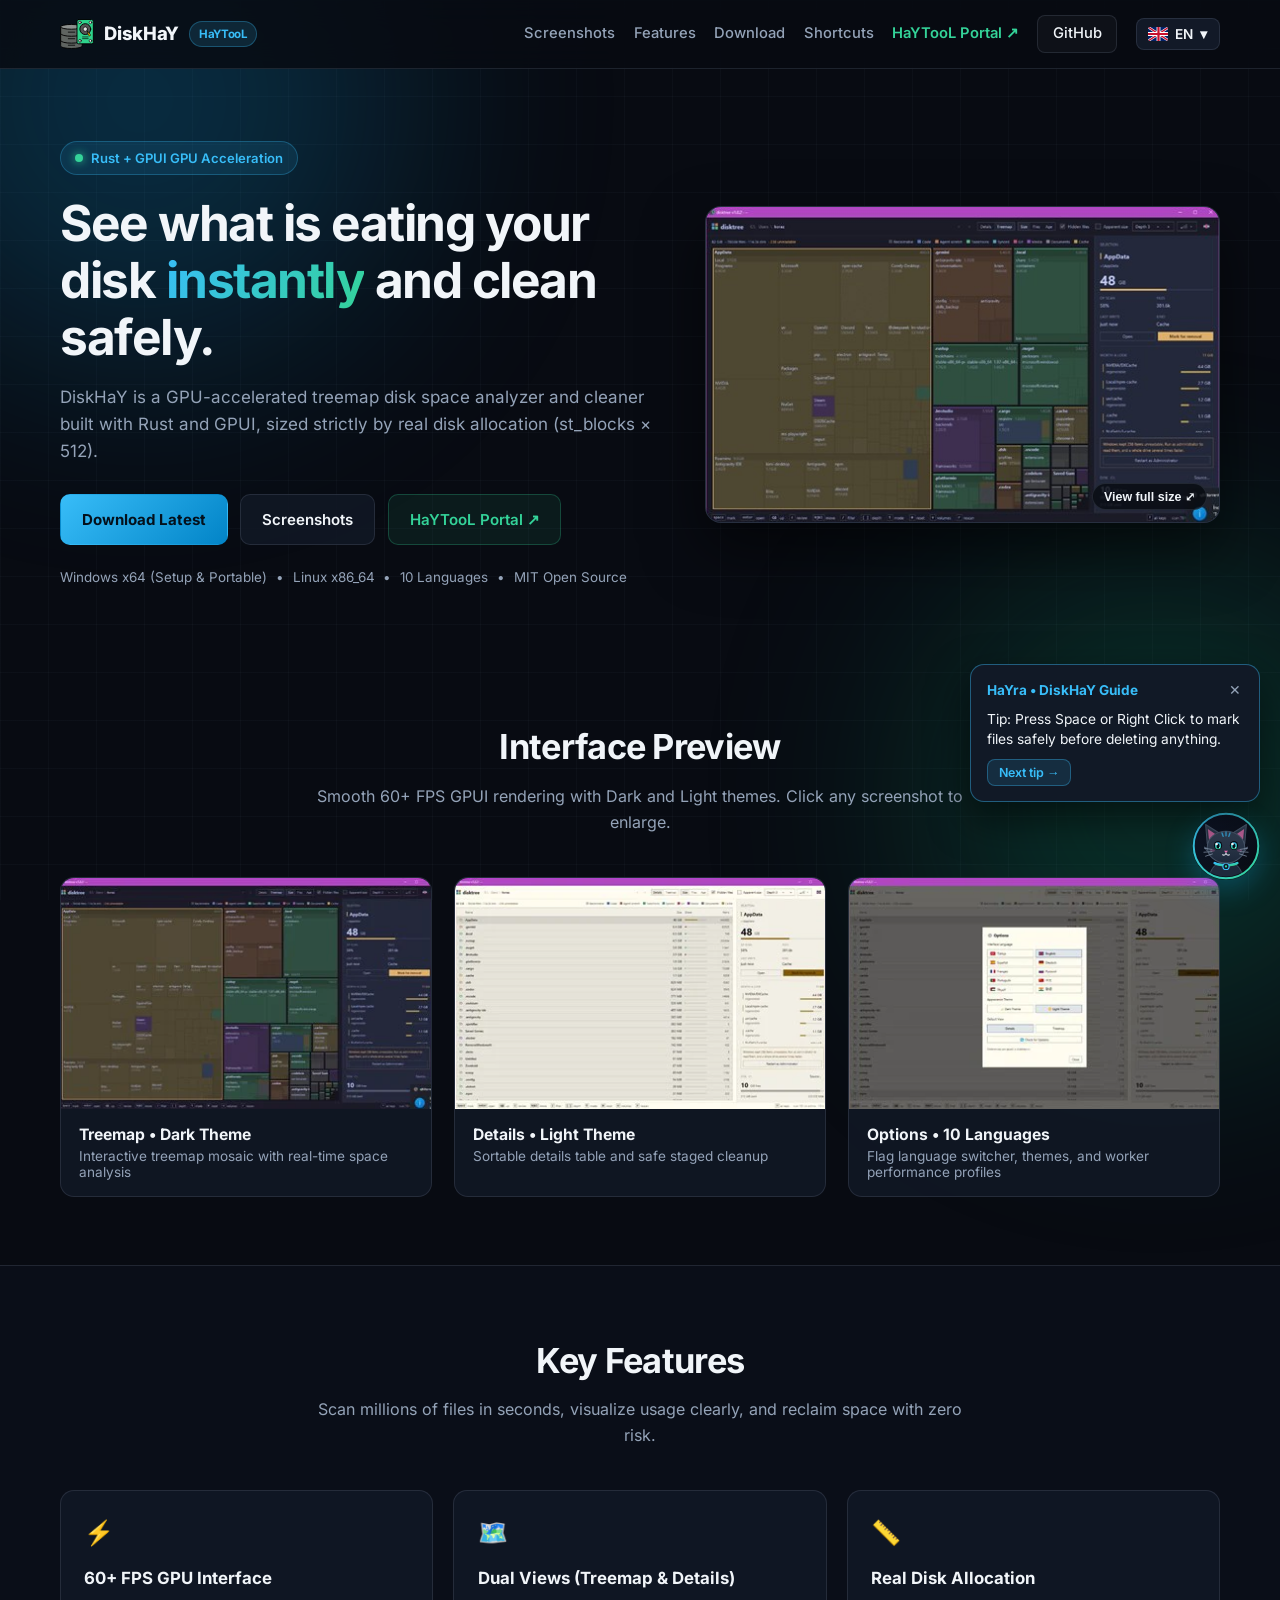
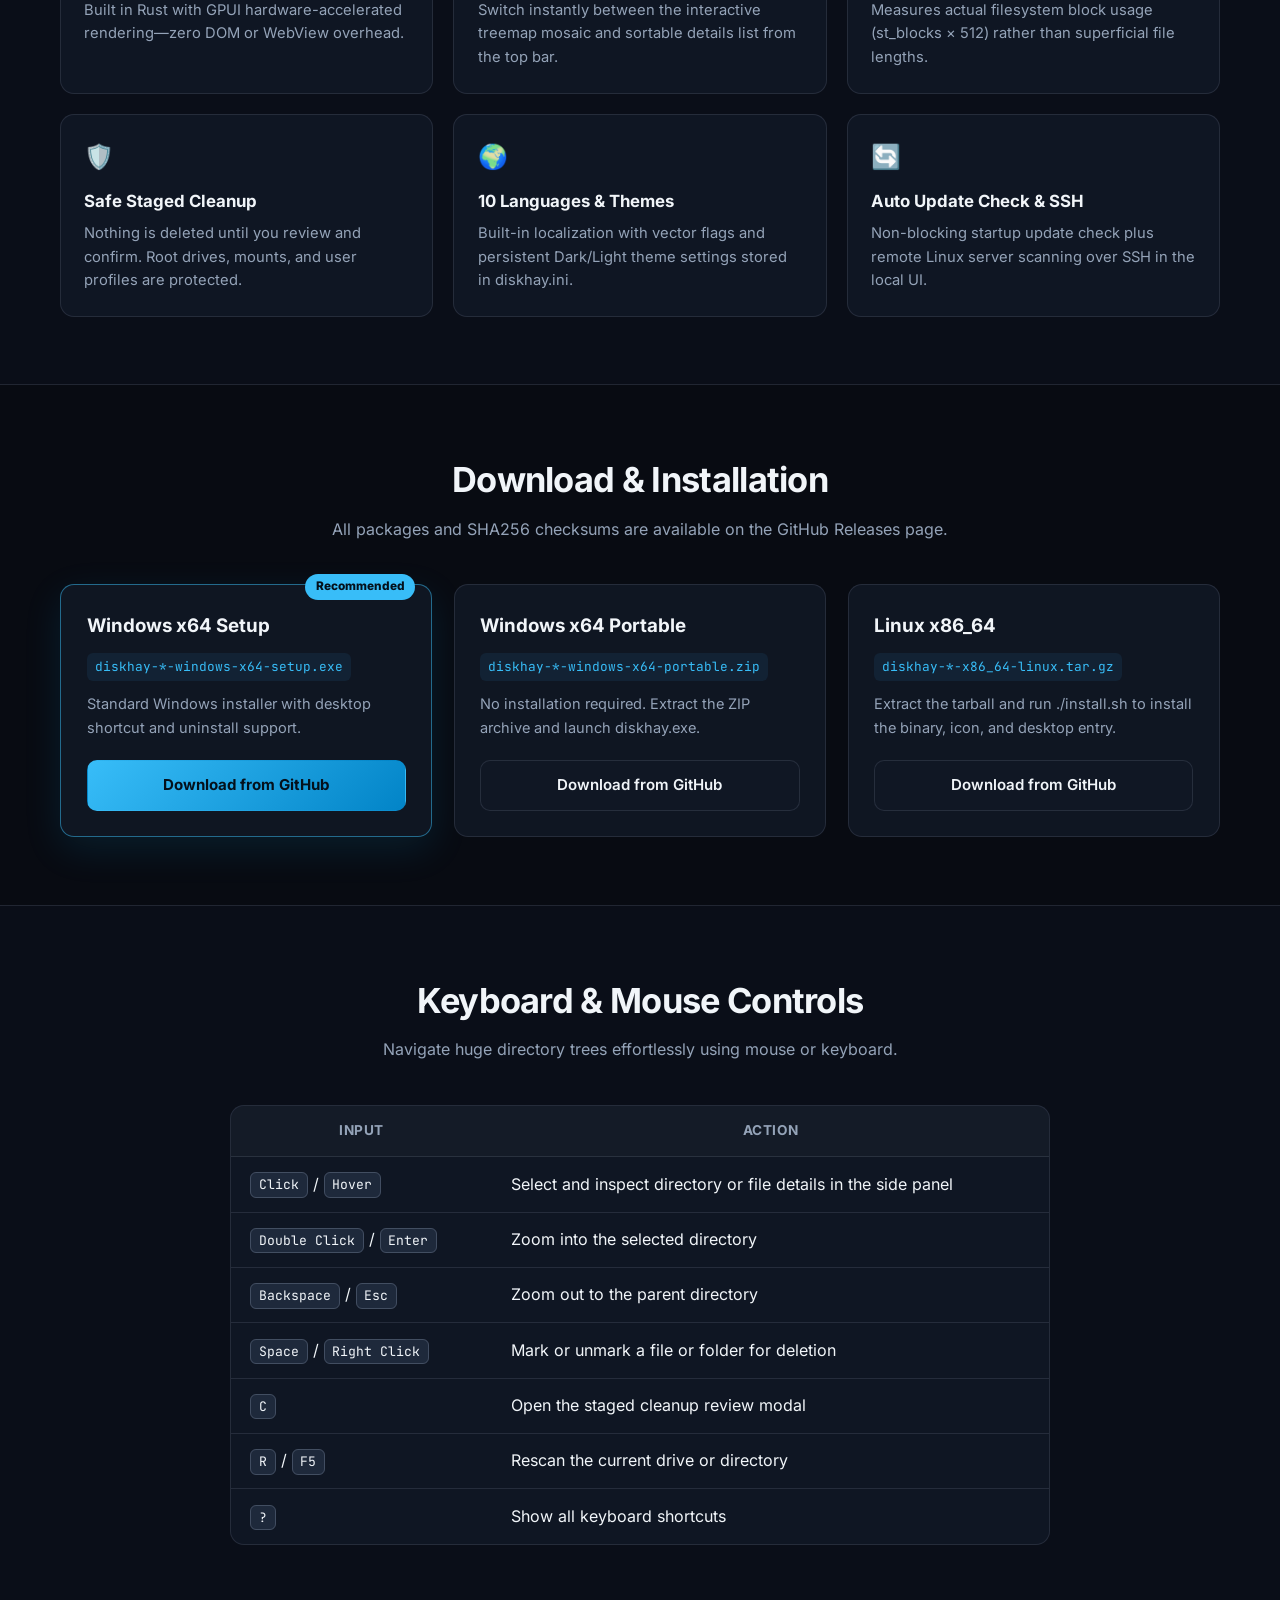
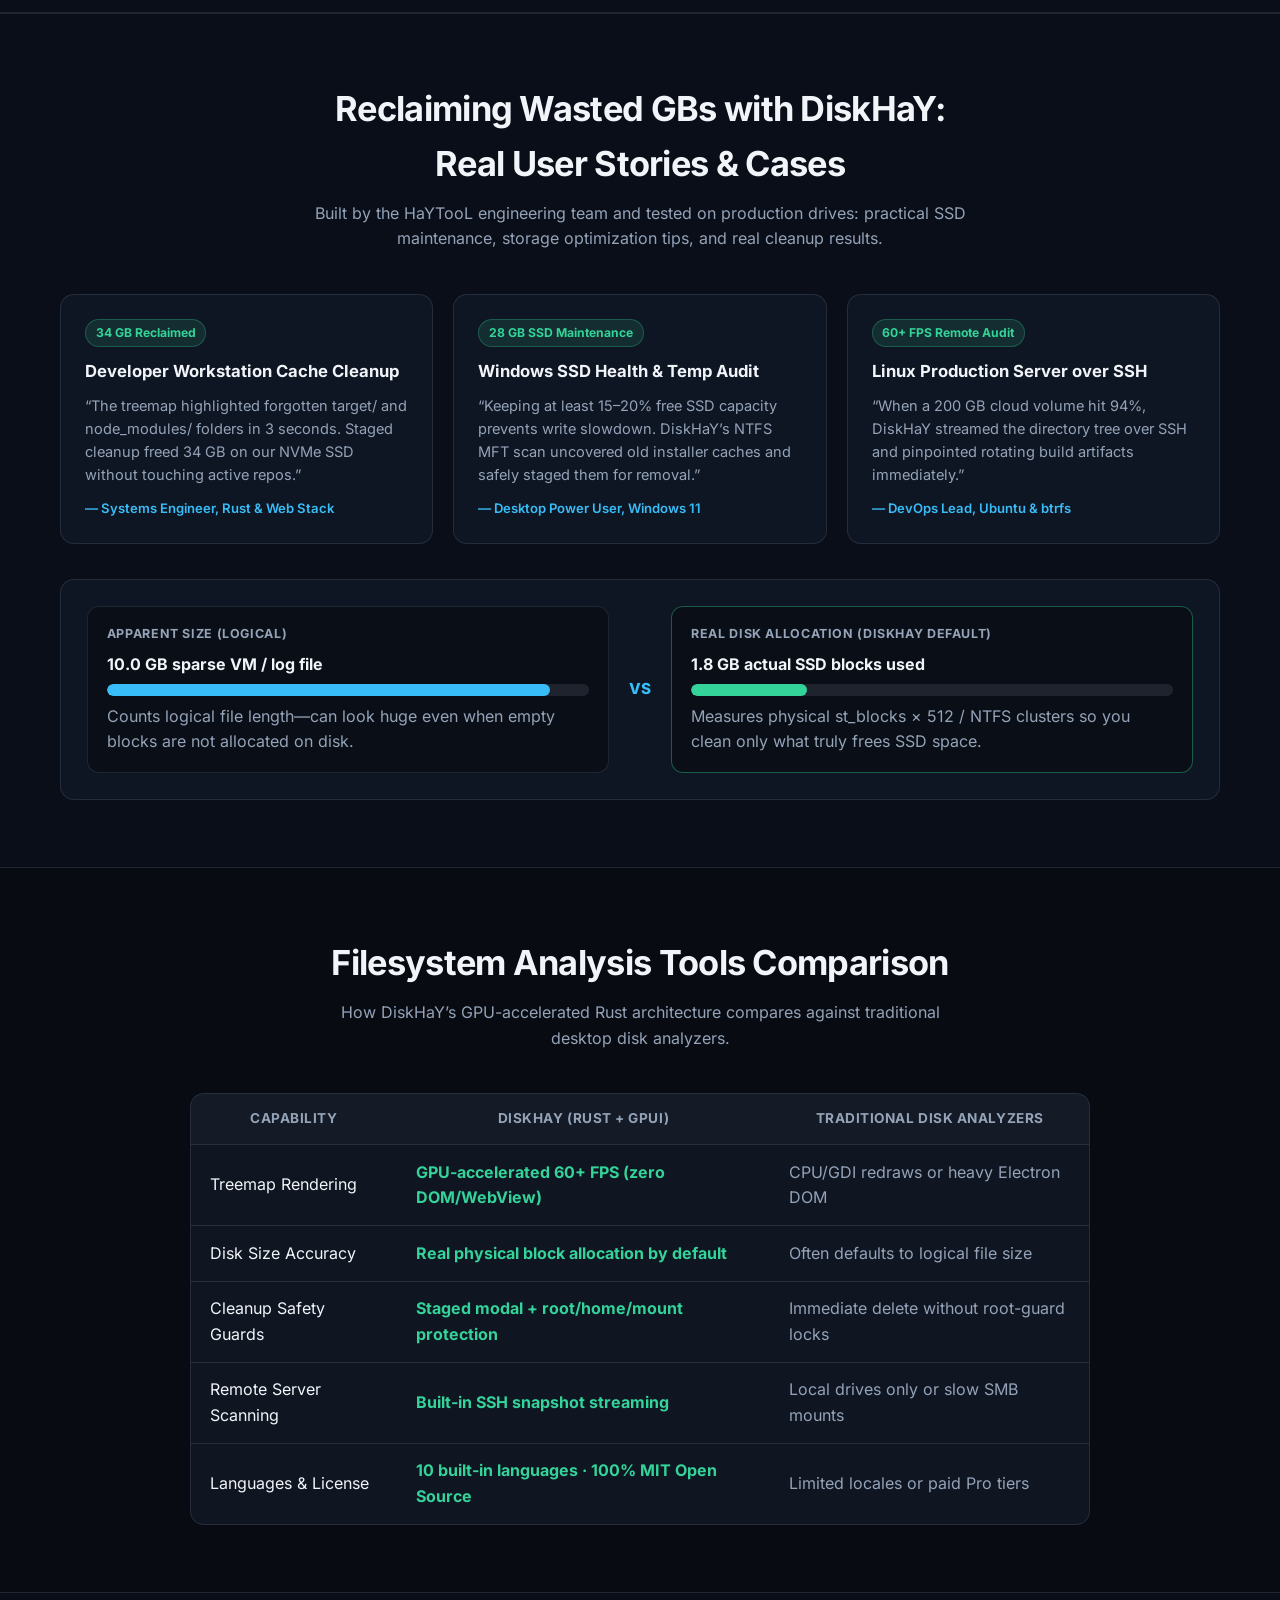
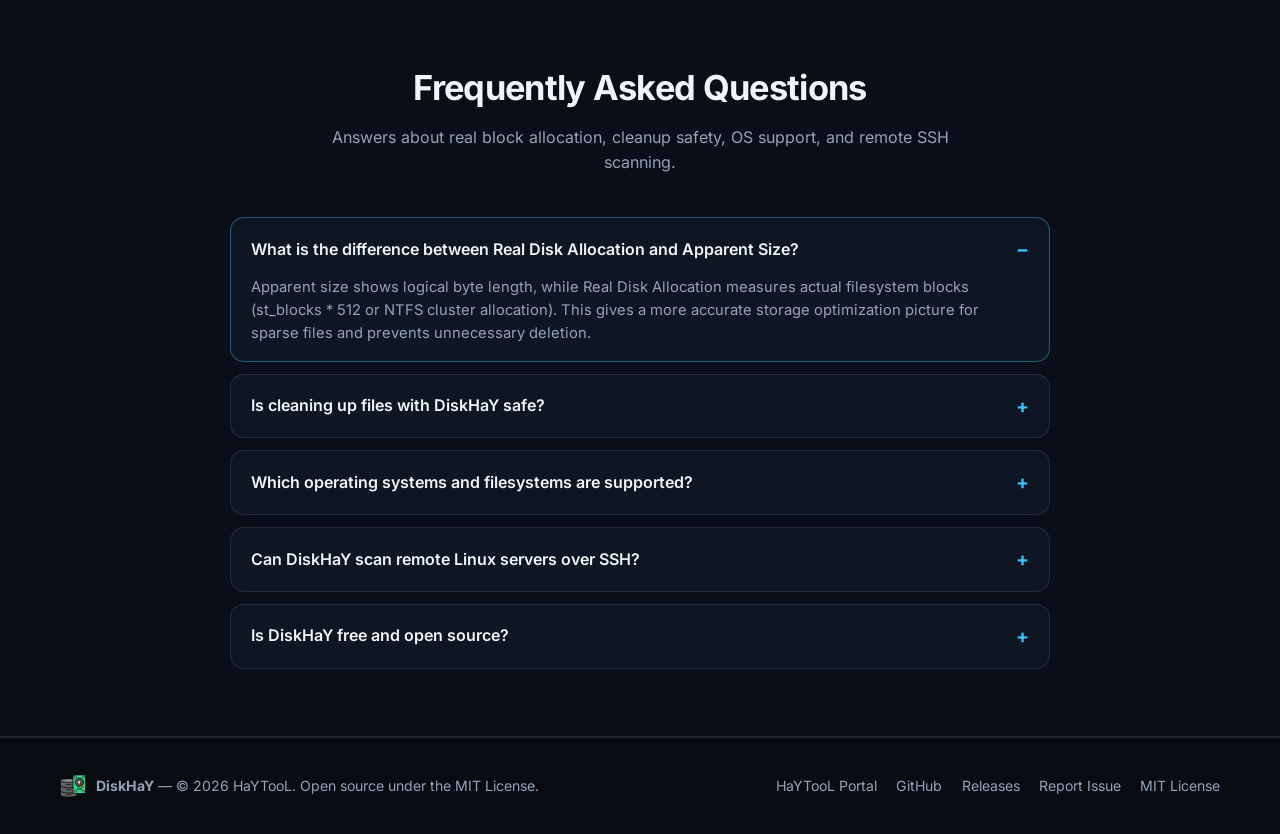
==== commit 4db9f417: "seo(eeat): add real user case studies, allocation visual diagram, and tool comparison table" ====
--- a/index.html
+++ b/index.html
@@ -33,7 +33,7 @@
     <link rel="apple-touch-icon" href="assets/diskhay-logo.png" sizes="512x512">
     <link rel="manifest" href="site.webmanifest">
     <link rel="preload" as="image" href="assets/screenshots/treemap-dark.jpg" imagesrcset="assets/screenshots/treemap-dark-520.jpg 520w, assets/screenshots/treemap-dark-680.jpg 680w, assets/screenshots/treemap-dark.jpg 1024w" imagesizes="(max-width: 960px) 92vw, 513px" fetchpriority="high">
-    <style>@font-face{font-family:Inter;font-style:normal;font-weight:400;font-display:swap;src:url(assets/fonts/inter-cyrillic.woff2) format("woff2");unicode-range:U+0301,U+0400-045F,U+0490-0491,U+04B0-04B1,U+2116}@font-face{font-family:Inter;font-style:normal;font-weight:400;font-display:swap;src:url(assets/fonts/inter-latin-ext.woff2) format("woff2");unicode-range:U+0100-02BA,U+02BD-02C5,U+02C7-02CC,U+02CE-02D7,U+02DD-02FF,U+0304,U+0308,U+0329,U+1D00-1DBF,U+1E00-1E9F,U+1EF2-1EFF,U+2020,U+20A0-20AB,U+20AD-20C4,U+2113,U+2C60-2C7F,U+A720-A7FF}@font-face{font-family:Inter;font-style:normal;font-weight:400;font-display:swap;src:url(assets/fonts/inter-latin.woff2) format("woff2");unicode-range:U+0000-00FF,U+0131,U+0152-0153,U+02BB-02BC,U+02C6,U+02DA,U+02DC,U+0304,U+0308,U+0329,U+2000-206F,U+20AC,U+2122,U+2191,U+2193,U+2212,U+2215,U+FEFF,U+FFFD}@font-face{font-family:Inter;font-style:normal;font-weight:500;font-display:swap;src:url(assets/fonts/inter-cyrillic.woff2) format("woff2");unicode-range:U+0301,U+0400-045F,U+0490-0491,U+04B0-04B1,U+2116}@font-face{font-family:Inter;font-style:normal;font-weight:500;font-display:swap;src:url(assets/fonts/inter-latin-ext.woff2) format("woff2");unicode-range:U+0100-02BA,U+02BD-02C5,U+02C7-02CC,U+02CE-02D7,U+02DD-02FF,U+0304,U+0308,U+0329,U+1D00-1DBF,U+1E00-1E9F,U+1EF2-1EFF,U+2020,U+20A0-20AB,U+20AD-20C4,U+2113,U+2C60-2C7F,U+A720-A7FF}@font-face{font-family:Inter;font-style:normal;font-weight:500;font-display:swap;src:url(assets/fonts/inter-latin.woff2) format("woff2");unicode-range:U+0000-00FF,U+0131,U+0152-0153,U+02BB-02BC,U+02C6,U+02DA,U+02DC,U+0304,U+0308,U+0329,U+2000-206F,U+20AC,U+2122,U+2191,U+2193,U+2212,U+2215,U+FEFF,U+FFFD}@font-face{font-family:Inter;font-style:normal;font-weight:600;font-display:swap;src:url(assets/fonts/inter-cyrillic.woff2) format("woff2");unicode-range:U+0301,U+0400-045F,U+0490-0491,U+04B0-04B1,U+2116}@font-face{font-family:Inter;font-style:normal;font-weight:600;font-display:swap;src:url(assets/fonts/inter-latin-ext.woff2) format("woff2");unicode-range:U+0100-02BA,U+02BD-02C5,U+02C7-02CC,U+02CE-02D7,U+02DD-02FF,U+0304,U+0308,U+0329,U+1D00-1DBF,U+1E00-1E9F,U+1EF2-1EFF,U+2020,U+20A0-20AB,U+20AD-20C4,U+2113,U+2C60-2C7F,U+A720-A7FF}@font-face{font-family:Inter;font-style:normal;font-weight:600;font-display:swap;src:url(assets/fonts/inter-latin.woff2) format("woff2");unicode-range:U+0000-00FF,U+0131,U+0152-0153,U+02BB-02BC,U+02C6,U+02DA,U+02DC,U+0304,U+0308,U+0329,U+2000-206F,U+20AC,U+2122,U+2191,U+2193,U+2212,U+2215,U+FEFF,U+FFFD}@font-face{font-family:Inter;font-style:normal;font-weight:700;font-display:swap;src:url(assets/fonts/inter-cyrillic.woff2) format("woff2");unicode-range:U+0301,U+0400-045F,U+0490-0491,U+04B0-04B1,U+2116}@font-face{font-family:Inter;font-style:normal;font-weight:700;font-display:swap;src:url(assets/fonts/inter-latin-ext.woff2) format("woff2");unicode-range:U+0100-02BA,U+02BD-02C5,U+02C7-02CC,U+02CE-02D7,U+02DD-02FF,U+0304,U+0308,U+0329,U+1D00-1DBF,U+1E00-1E9F,U+1EF2-1EFF,U+2020,U+20A0-20AB,U+20AD-20C4,U+2113,U+2C60-2C7F,U+A720-A7FF}@font-face{font-family:Inter;font-style:normal;font-weight:700;font-display:swap;src:url(assets/fonts/inter-latin.woff2) format("woff2");unicode-range:U+0000-00FF,U+0131,U+0152-0153,U+02BB-02BC,U+02C6,U+02DA,U+02DC,U+0304,U+0308,U+0329,U+2000-206F,U+20AC,U+2122,U+2191,U+2193,U+2212,U+2215,U+FEFF,U+FFFD}@font-face{font-family:Inter;font-style:normal;font-weight:800;font-display:swap;src:url(assets/fonts/inter-cyrillic.woff2) format("woff2");unicode-range:U+0301,U+0400-045F,U+0490-0491,U+04B0-04B1,U+2116}@font-face{font-family:Inter;font-style:normal;font-weight:800;font-display:swap;src:url(assets/fonts/inter-latin-ext.woff2) format("woff2");unicode-range:U+0100-02BA,U+02BD-02C5,U+02C7-02CC,U+02CE-02D7,U+02DD-02FF,U+0304,U+0308,U+0329,U+1D00-1DBF,U+1E00-1E9F,U+1EF2-1EFF,U+2020,U+20A0-20AB,U+20AD-20C4,U+2113,U+2C60-2C7F,U+A720-A7FF}@font-face{font-family:Inter;font-style:normal;font-weight:800;font-display:swap;src:url(assets/fonts/inter-latin.woff2) format("woff2");unicode-range:U+0000-00FF,U+0131,U+0152-0153,U+02BB-02BC,U+02C6,U+02DA,U+02DC,U+0304,U+0308,U+0329,U+2000-206F,U+20AC,U+2122,U+2191,U+2193,U+2212,U+2215,U+FEFF,U+FFFD}@font-face{font-family:JetBrains Mono;font-style:normal;font-weight:400;font-display:swap;src:url(assets/fonts/jetbrains-mono-cyrillic.woff2) format("woff2");unicode-range:U+0301,U+0400-045F,U+0490-0491,U+04B0-04B1,U+2116}@font-face{font-family:JetBrains Mono;font-style:normal;font-weight:400;font-display:swap;src:url(assets/fonts/jetbrains-mono-latin-ext.woff2) format("woff2");unicode-range:U+0100-02BA,U+02BD-02C5,U+02C7-02CC,U+02CE-02D7,U+02DD-02FF,U+0304,U+0308,U+0329,U+1D00-1DBF,U+1E00-1E9F,U+1EF2-1EFF,U+2020,U+20A0-20AB,U+20AD-20C4,U+2113,U+2C60-2C7F,U+A720-A7FF}@font-face{font-family:JetBrains Mono;font-style:normal;font-weight:400;font-display:swap;src:url(assets/fonts/jetbrains-mono-latin.woff2) format("woff2");unicode-range:U+0000-00FF,U+0131,U+0152-0153,U+02BB-02BC,U+02C6,U+02DA,U+02DC,U+0304,U+0308,U+0329,U+2000-206F,U+20AC,U+2122,U+2191,U+2193,U+2212,U+2215,U+FEFF,U+FFFD}@font-face{font-family:JetBrains Mono;font-style:normal;font-weight:500;font-display:swap;src:url(assets/fonts/jetbrains-mono-cyrillic.woff2) format("woff2");unicode-range:U+0301,U+0400-045F,U+0490-0491,U+04B0-04B1,U+2116}@font-face{font-family:JetBrains Mono;font-style:normal;font-weight:500;font-display:swap;src:url(assets/fonts/jetbrains-mono-latin-ext.woff2) format("woff2");unicode-range:U+0100-02BA,U+02BD-02C5,U+02C7-02CC,U+02CE-02D7,U+02DD-02FF,U+0304,U+0308,U+0329,U+1D00-1DBF,U+1E00-1E9F,U+1EF2-1EFF,U+2020,U+20A0-20AB,U+20AD-20C4,U+2113,U+2C60-2C7F,U+A720-A7FF}@font-face{font-family:JetBrains Mono;font-style:normal;font-weight:500;font-display:swap;src:url(assets/fonts/jetbrains-mono-latin.woff2) format("woff2");unicode-range:U+0000-00FF,U+0131,U+0152-0153,U+02BB-02BC,U+02C6,U+02DA,U+02DC,U+0304,U+0308,U+0329,U+2000-206F,U+20AC,U+2122,U+2191,U+2193,U+2212,U+2215,U+FEFF,U+FFFD}@font-face{font-family:JetBrains Mono;font-style:normal;font-weight:600;font-display:swap;src:url(assets/fonts/jetbrains-mono-cyrillic.woff2) format("woff2");unicode-range:U+0301,U+0400-045F,U+0490-0491,U+04B0-04B1,U+2116}@font-face{font-family:JetBrains Mono;font-style:normal;font-weight:600;font-display:swap;src:url(assets/fonts/jetbrains-mono-latin-ext.woff2) format("woff2");unicode-range:U+0100-02BA,U+02BD-02C5,U+02C7-02CC,U+02CE-02D7,U+02DD-02FF,U+0304,U+0308,U+0329,U+1D00-1DBF,U+1E00-1E9F,U+1EF2-1EFF,U+2020,U+20A0-20AB,U+20AD-20C4,U+2113,U+2C60-2C7F,U+A720-A7FF}@font-face{font-family:JetBrains Mono;font-style:normal;font-weight:600;font-display:swap;src:url(assets/fonts/jetbrains-mono-latin.woff2) format("woff2");unicode-range:U+0000-00FF,U+0131,U+0152-0153,U+02BB-02BC,U+02C6,U+02DA,U+02DC,U+0304,U+0308,U+0329,U+2000-206F,U+20AC,U+2122,U+2191,U+2193,U+2212,U+2215,U+FEFF,U+FFFD}:root{--bg: #080b12;--bg-alt: #0d121d;--surface: rgba(18, 25, 39, .82);--surface-solid: #121927;--border: rgba(148, 163, 184, .16);--border-strong: rgba(56, 189, 248, .42);--text: #f1f5f9;--muted: #94a3b8;--primary: #38bdf8;--primary-strong: #0284c7;--accent: #34d399;--radius: 14px;--font-sans: "Inter", -apple-system, BlinkMacSystemFont, sans-serif;--font-mono: "JetBrains Mono", ui-monospace, SFMono-Regular, monospace}*{box-sizing:border-box;margin:0;padding:0}html{scroll-behavior:smooth}body{background:var(--bg);color:var(--text);font-family:var(--font-sans);line-height:1.6;overflow-x:hidden;position:relative}.bg-grid{position:fixed;inset:0;background-image:linear-gradient(to right,rgba(148,163,184,.04) 1px,transparent 1px),linear-gradient(to bottom,rgba(148,163,184,.04) 1px,transparent 1px);background-size:48px 48px;pointer-events:none;z-index:-2}.bg-glow{position:fixed;border-radius:50%;filter:blur(120px);opacity:.22;pointer-events:none;z-index:-1}.bg-glow-1{width:520px;height:520px;top:-160px;left:-120px;background:#0ea5e9}.bg-glow-2{width:480px;height:480px;bottom:-140px;right:-120px;background:#10b981}.container{width:min(1160px,92%);margin:0 auto}a{color:inherit;text-decoration:none}.navbar{position:sticky;top:0;z-index:50;background:#080b12d6;backdrop-filter:blur(14px);border-bottom:1px solid var(--border)}.nav-content{display:flex;align-items:center;justify-content:space-between;gap:1rem;min-height:68px;flex-wrap:wrap;padding:.5rem 0}.brand{display:inline-flex;align-items:center;gap:.65rem;font-weight:800;font-size:1.15rem;letter-spacing:-.02em}.brand-logo{border-radius:8px}.brand-tag{font-size:.72rem;font-weight:700;padding:.18rem .55rem;border-radius:999px;background:#38bdf824;color:var(--primary);border:1px solid rgba(56,189,248,.3)}.nav-links{display:flex;align-items:center;gap:1.15rem;flex-wrap:wrap;font-size:.92rem;font-weight:500}.nav-links>a{color:var(--muted);transition:color .18s ease}.nav-links>a:hover{color:var(--text)}.nav-portal{color:var(--accent)!important;font-weight:600}.btn-nav-gh{padding:.42rem .9rem;border-radius:8px;border:1px solid var(--border);background:#ffffff08;color:var(--text)!important}.btn-nav-gh:hover{border-color:var(--border-strong)}.lang-switcher{position:relative}.lang-btn{display:inline-flex;align-items:center;gap:.45rem;padding:.42rem .72rem;border-radius:8px;border:1px solid var(--border);background:var(--surface-solid);color:var(--text);font-family:var(--font-sans);font-size:.85rem;font-weight:600;cursor:pointer}.lang-btn:hover{border-color:var(--border-strong)}.lang-btn img,.lang-menu img{border-radius:2px;object-fit:cover;display:block}.lang-menu{position:absolute;top:calc(100% + 8px);inset-inline-end:0;list-style:none;background:var(--surface-solid);border:1px solid var(--border);border-radius:12px;padding:.4rem;min-width:170px;box-shadow:0 20px 45px #0000008c;display:none;z-index:80}.lang-menu.open{display:grid;gap:.15rem}.lang-menu button{width:100%;display:flex;align-items:center;gap:.6rem;padding:.45rem .65rem;border:none;border-radius:8px;background:transparent;color:var(--text);font-family:var(--font-sans);font-size:.88rem;cursor:pointer;text-align:start}.lang-menu button:hover,.lang-menu button.active{background:#38bdf824;color:var(--primary)}.hero{padding:4.5rem 0 4rem}.hero-grid{display:grid;grid-template-columns:1.08fr .92fr;gap:2.5rem;align-items:center}.hero-pill{display:inline-flex;align-items:center;gap:.55rem;padding:.35rem .85rem;border-radius:999px;background:#38bdf81a;border:1px solid rgba(56,189,248,.28);color:var(--primary);font-size:.82rem;font-weight:600;margin-bottom:1.25rem}.pill-dot{width:8px;height:8px;border-radius:50%;background:var(--accent);box-shadow:0 0 10px var(--accent)}.hero h1{font-size:clamp(2rem,4vw,3.1rem);line-height:1.15;letter-spacing:-.03em;margin-bottom:1.1rem}.gradient-text{background:linear-gradient(120deg,#38bdf8,#34d399);-webkit-background-clip:text;background-clip:text;color:transparent}.hero-sub{color:var(--muted);font-size:1.06rem;margin-bottom:1.8rem;max-width:56ch}.cta-row{display:flex;flex-wrap:wrap;gap:.8rem;margin-bottom:1.35rem}.btn{display:inline-flex;align-items:center;justify-content:center;gap:.45rem;padding:.78rem 1.3rem;border-radius:10px;font-weight:600;font-size:.94rem;transition:transform .16s ease,background .16s ease,border-color .16s ease;border:1px solid transparent;cursor:pointer}.btn:hover{transform:translateY(-1px)}.btn-primary{background:linear-gradient(135deg,var(--primary),var(--primary-strong));color:#04101b;font-weight:700}.btn-secondary{background:var(--surface);border-color:var(--border);color:var(--text)}.btn-secondary:hover{border-color:var(--border-strong)}.btn-ghost{background:#34d39914;border-color:#34d39940;color:var(--accent)}.btn-full{width:100%;margin-top:auto}.hero-meta{display:flex;flex-wrap:wrap;gap:.55rem;color:var(--muted);font-size:.84rem}.hero-shot-card{position:relative;display:block;width:100%;border-radius:16px;overflow:hidden;border:1px solid var(--border);background:var(--surface-solid);box-shadow:0 25px 60px #0000008c;cursor:zoom-in;transition:transform .2s ease,border-color .2s ease}.hero-shot-card:hover{transform:translateY(-3px);border-color:var(--border-strong)}.hero-shot-card img{width:100%;height:auto;aspect-ratio:1024 / 628;display:block}.shot-zoom-hint{position:absolute;bottom:12px;inset-inline-end:12px;padding:.32rem .7rem;border-radius:999px;background:#080b12d1;border:1px solid var(--border);color:var(--text);font-size:.78rem;font-weight:600}.section{padding:4.2rem 0}.section-alt{background:#0d121da6;border-top:1px solid var(--border);border-bottom:1px solid var(--border)}.section-head{text-align:center;max-width:660px;margin:0 auto 2.6rem}.section-title{font-size:clamp(1.6rem,2.8vw,2.15rem);letter-spacing:-.02em;margin-bottom:.6rem}.section-desc{color:var(--muted)}.shots-grid{display:grid;grid-template-columns:repeat(3,1fr);gap:1.4rem}.shot-card{display:flex;flex-direction:column;text-align:start;background:var(--surface);border:1px solid var(--border);border-radius:var(--radius);overflow:hidden;cursor:zoom-in;color:var(--text);font-family:var(--font-sans);transition:transform .18s ease,border-color .18s ease}.shot-card:hover{transform:translateY(-3px);border-color:var(--border-strong)}.shot-img-wrap{aspect-ratio:16 / 10;overflow:hidden;background:#05070c}.shot-img-wrap img{width:100%;height:100%;object-fit:cover;display:block}.shot-caption{padding:1rem 1.1rem;display:grid;gap:.28rem}.shot-caption strong{font-size:.98rem}.shot-caption span{color:var(--muted);font-size:.85rem}.features-grid{display:grid;grid-template-columns:repeat(3,1fr);gap:1.25rem}.feat-card{background:var(--surface);border:1px solid var(--border);border-radius:var(--radius);padding:1.45rem;transition:border-color .18s ease}.feat-card:hover{border-color:var(--border-strong)}.feat-icon{font-size:1.5rem;margin-bottom:.75rem}.feat-card h3{font-size:1.05rem;margin-bottom:.45rem}.feat-card p{color:var(--muted);font-size:.92rem}.dl-grid{display:grid;grid-template-columns:repeat(3,1fr);gap:1.35rem}.dl-card{position:relative;display:flex;flex-direction:column;gap:.75rem;background:var(--surface);border:1px solid var(--border);border-radius:var(--radius);padding:1.6rem}.dl-featured{border-color:#38bdf880;box-shadow:0 12px 38px #0ea5e91f}.dl-badge{position:absolute;top:-11px;inset-inline-end:16px;background:var(--primary);color:#04101b;font-size:.74rem;font-weight:800;padding:.2rem .65rem;border-radius:999px}.dl-file code{font-family:var(--font-mono);font-size:.8rem;color:var(--primary);background:#38bdf814;padding:.25rem .5rem;border-radius:6px;display:inline-block;word-break:break-all}.dl-card p:not(.dl-file){color:var(--muted);font-size:.91rem;margin-bottom:.5rem}.controls-table-wrap{max-width:820px;margin:0 auto;overflow-x:auto;background:var(--surface);border:1px solid var(--border);border-radius:var(--radius)}.controls-table{width:100%;border-collapse:collapse;text-align:start}.controls-table th,.controls-table td{padding:.9rem 1.2rem;border-bottom:1px solid var(--border)}.controls-table th{font-size:.85rem;text-transform:uppercase;letter-spacing:.04em;color:var(--muted);background:#ffffff05}.controls-table tr:last-child td{border-bottom:none}kbd{font-family:var(--font-mono);font-size:.82rem;padding:.2rem .48rem;border-radius:6px;background:#1e293b;border:1px solid rgba(148,163,184,.3);color:var(--text)}.footer{padding:2.2rem 0;border-top:1px solid var(--border);font-size:.88rem;color:var(--muted)}.footer-inner{display:flex;align-items:center;justify-content:space-between;flex-wrap:wrap;gap:1rem}.footer-brand{display:flex;align-items:center;gap:.6rem}.footer-links{display:flex;flex-wrap:wrap;gap:1.2rem}.footer-links a:hover{color:var(--primary)}.lightbox{position:fixed;inset:0;z-index:120;background:#04070de6;backdrop-filter:blur(8px);display:flex;align-items:center;justify-content:center;padding:1.5rem}.lightbox[hidden]{display:none}.lightbox-close{position:absolute;top:18px;inset-inline-end:22px;width:40px;height:40px;border-radius:50%;border:1px solid var(--border);background:var(--surface-solid);color:var(--text);font-size:1.1rem;cursor:pointer}.lightbox-body{max-width:min(1100px,95vw);text-align:center}.lightbox-body img{max-width:100%;max-height:82vh;border-radius:12px;border:1px solid var(--border);display:block;margin:0 auto .75rem}.lightbox-body p{color:var(--muted);font-size:.95rem}.mascot-widget{position:fixed;bottom:20px;inset-inline-end:20px;z-index:90;display:flex;flex-direction:column;align-items:flex-end;gap:.65rem}.mascot-bubble{width:min(290px,calc(100vw - 40px));background:#121927f5;backdrop-filter:blur(12px);border:1px solid var(--border-strong);border-radius:14px;padding:.9rem 1rem;box-shadow:0 16px 40px #0000008c;display:grid;gap:.55rem}.mascot-bubble[hidden]{display:none}.mascot-bubble-head{display:flex;align-items:center;justify-content:space-between;gap:.5rem;font-size:.85rem;color:var(--primary)}.mascot-close{border:none;background:transparent;color:var(--muted);cursor:pointer;font-size:.9rem;line-height:1;padding:.15rem}.mascot-close:hover{color:var(--text)}.mascot-bubble p{font-size:.86rem;color:var(--text);line-height:1.45}.mascot-next{justify-self:start;border:1px solid rgba(56,189,248,.35);background:#38bdf81f;color:var(--primary);border-radius:8px;padding:.32rem .68rem;font-size:.78rem;font-weight:600;font-family:var(--font-sans);cursor:pointer}.mascot-next:hover{background:#38bdf838}.mascot-avatar-btn{border:none;background:transparent;padding:0;border-radius:50%;cursor:pointer;box-shadow:0 10px 28px #0ea5e947;transition:transform .18s ease}.mascot-avatar-btn:hover{transform:translateY(-2px) scale(1.03)}.mascot-avatar-btn img{display:block;border-radius:50%}.usecases-grid{display:grid;grid-template-columns:repeat(3,1fr);gap:1.25rem}.usecase-card{background:var(--surface);border:1px solid var(--border);border-radius:var(--radius);padding:1.5rem;display:flex;flex-direction:column;gap:.65rem}.usecase-badge{align-self:flex-start;font-size:.76rem;font-weight:700;padding:.22rem .6rem;border-radius:999px;background:#34d3991f;color:var(--accent);border:1px solid rgba(52,211,153,.28)}.usecase-card h3{font-size:1.04rem}.usecase-card p{color:var(--muted);font-size:.91rem}.faq-list{max-width:820px;margin:0 auto;display:grid;gap:.75rem}.faq-item{background:var(--surface);border:1px solid var(--border);border-radius:var(--radius);padding:1rem 1.25rem}.faq-item[open]{border-color:var(--border-strong)}.faq-item summary{font-weight:600;cursor:pointer;list-style:none;display:flex;align-items:center;justify-content:space-between;gap:1rem}.faq-item summary::-webkit-details-marker{display:none}.faq-item summary:after{content:"+";color:var(--primary);font-size:1.2rem;font-weight:700;flex-shrink:0}.faq-item[open] summary:after{content:"\2212"}.faq-item p{margin-top:.7rem;color:var(--muted);font-size:.92rem;line-height:1.55}@media(max-width:960px){.hero-grid,.shots-grid,.features-grid,.usecases-grid,.dl-grid{grid-template-columns:1fr}}</style>
+    <style>@font-face{font-family:Inter;font-style:normal;font-weight:400;font-display:swap;src:url(assets/fonts/inter-cyrillic.woff2) format("woff2");unicode-range:U+0301,U+0400-045F,U+0490-0491,U+04B0-04B1,U+2116}@font-face{font-family:Inter;font-style:normal;font-weight:400;font-display:swap;src:url(assets/fonts/inter-latin-ext.woff2) format("woff2");unicode-range:U+0100-02BA,U+02BD-02C5,U+02C7-02CC,U+02CE-02D7,U+02DD-02FF,U+0304,U+0308,U+0329,U+1D00-1DBF,U+1E00-1E9F,U+1EF2-1EFF,U+2020,U+20A0-20AB,U+20AD-20C4,U+2113,U+2C60-2C7F,U+A720-A7FF}@font-face{font-family:Inter;font-style:normal;font-weight:400;font-display:swap;src:url(assets/fonts/inter-latin.woff2) format("woff2");unicode-range:U+0000-00FF,U+0131,U+0152-0153,U+02BB-02BC,U+02C6,U+02DA,U+02DC,U+0304,U+0308,U+0329,U+2000-206F,U+20AC,U+2122,U+2191,U+2193,U+2212,U+2215,U+FEFF,U+FFFD}@font-face{font-family:Inter;font-style:normal;font-weight:500;font-display:swap;src:url(assets/fonts/inter-cyrillic.woff2) format("woff2");unicode-range:U+0301,U+0400-045F,U+0490-0491,U+04B0-04B1,U+2116}@font-face{font-family:Inter;font-style:normal;font-weight:500;font-display:swap;src:url(assets/fonts/inter-latin-ext.woff2) format("woff2");unicode-range:U+0100-02BA,U+02BD-02C5,U+02C7-02CC,U+02CE-02D7,U+02DD-02FF,U+0304,U+0308,U+0329,U+1D00-1DBF,U+1E00-1E9F,U+1EF2-1EFF,U+2020,U+20A0-20AB,U+20AD-20C4,U+2113,U+2C60-2C7F,U+A720-A7FF}@font-face{font-family:Inter;font-style:normal;font-weight:500;font-display:swap;src:url(assets/fonts/inter-latin.woff2) format("woff2");unicode-range:U+0000-00FF,U+0131,U+0152-0153,U+02BB-02BC,U+02C6,U+02DA,U+02DC,U+0304,U+0308,U+0329,U+2000-206F,U+20AC,U+2122,U+2191,U+2193,U+2212,U+2215,U+FEFF,U+FFFD}@font-face{font-family:Inter;font-style:normal;font-weight:600;font-display:swap;src:url(assets/fonts/inter-cyrillic.woff2) format("woff2");unicode-range:U+0301,U+0400-045F,U+0490-0491,U+04B0-04B1,U+2116}@font-face{font-family:Inter;font-style:normal;font-weight:600;font-display:swap;src:url(assets/fonts/inter-latin-ext.woff2) format("woff2");unicode-range:U+0100-02BA,U+02BD-02C5,U+02C7-02CC,U+02CE-02D7,U+02DD-02FF,U+0304,U+0308,U+0329,U+1D00-1DBF,U+1E00-1E9F,U+1EF2-1EFF,U+2020,U+20A0-20AB,U+20AD-20C4,U+2113,U+2C60-2C7F,U+A720-A7FF}@font-face{font-family:Inter;font-style:normal;font-weight:600;font-display:swap;src:url(assets/fonts/inter-latin.woff2) format("woff2");unicode-range:U+0000-00FF,U+0131,U+0152-0153,U+02BB-02BC,U+02C6,U+02DA,U+02DC,U+0304,U+0308,U+0329,U+2000-206F,U+20AC,U+2122,U+2191,U+2193,U+2212,U+2215,U+FEFF,U+FFFD}@font-face{font-family:Inter;font-style:normal;font-weight:700;font-display:swap;src:url(assets/fonts/inter-cyrillic.woff2) format("woff2");unicode-range:U+0301,U+0400-045F,U+0490-0491,U+04B0-04B1,U+2116}@font-face{font-family:Inter;font-style:normal;font-weight:700;font-display:swap;src:url(assets/fonts/inter-latin-ext.woff2) format("woff2");unicode-range:U+0100-02BA,U+02BD-02C5,U+02C7-02CC,U+02CE-02D7,U+02DD-02FF,U+0304,U+0308,U+0329,U+1D00-1DBF,U+1E00-1E9F,U+1EF2-1EFF,U+2020,U+20A0-20AB,U+20AD-20C4,U+2113,U+2C60-2C7F,U+A720-A7FF}@font-face{font-family:Inter;font-style:normal;font-weight:700;font-display:swap;src:url(assets/fonts/inter-latin.woff2) format("woff2");unicode-range:U+0000-00FF,U+0131,U+0152-0153,U+02BB-02BC,U+02C6,U+02DA,U+02DC,U+0304,U+0308,U+0329,U+2000-206F,U+20AC,U+2122,U+2191,U+2193,U+2212,U+2215,U+FEFF,U+FFFD}@font-face{font-family:Inter;font-style:normal;font-weight:800;font-display:swap;src:url(assets/fonts/inter-cyrillic.woff2) format("woff2");unicode-range:U+0301,U+0400-045F,U+0490-0491,U+04B0-04B1,U+2116}@font-face{font-family:Inter;font-style:normal;font-weight:800;font-display:swap;src:url(assets/fonts/inter-latin-ext.woff2) format("woff2");unicode-range:U+0100-02BA,U+02BD-02C5,U+02C7-02CC,U+02CE-02D7,U+02DD-02FF,U+0304,U+0308,U+0329,U+1D00-1DBF,U+1E00-1E9F,U+1EF2-1EFF,U+2020,U+20A0-20AB,U+20AD-20C4,U+2113,U+2C60-2C7F,U+A720-A7FF}@font-face{font-family:Inter;font-style:normal;font-weight:800;font-display:swap;src:url(assets/fonts/inter-latin.woff2) format("woff2");unicode-range:U+0000-00FF,U+0131,U+0152-0153,U+02BB-02BC,U+02C6,U+02DA,U+02DC,U+0304,U+0308,U+0329,U+2000-206F,U+20AC,U+2122,U+2191,U+2193,U+2212,U+2215,U+FEFF,U+FFFD}@font-face{font-family:JetBrains Mono;font-style:normal;font-weight:400;font-display:swap;src:url(assets/fonts/jetbrains-mono-cyrillic.woff2) format("woff2");unicode-range:U+0301,U+0400-045F,U+0490-0491,U+04B0-04B1,U+2116}@font-face{font-family:JetBrains Mono;font-style:normal;font-weight:400;font-display:swap;src:url(assets/fonts/jetbrains-mono-latin-ext.woff2) format("woff2");unicode-range:U+0100-02BA,U+02BD-02C5,U+02C7-02CC,U+02CE-02D7,U+02DD-02FF,U+0304,U+0308,U+0329,U+1D00-1DBF,U+1E00-1E9F,U+1EF2-1EFF,U+2020,U+20A0-20AB,U+20AD-20C4,U+2113,U+2C60-2C7F,U+A720-A7FF}@font-face{font-family:JetBrains Mono;font-style:normal;font-weight:400;font-display:swap;src:url(assets/fonts/jetbrains-mono-latin.woff2) format("woff2");unicode-range:U+0000-00FF,U+0131,U+0152-0153,U+02BB-02BC,U+02C6,U+02DA,U+02DC,U+0304,U+0308,U+0329,U+2000-206F,U+20AC,U+2122,U+2191,U+2193,U+2212,U+2215,U+FEFF,U+FFFD}@font-face{font-family:JetBrains Mono;font-style:normal;font-weight:500;font-display:swap;src:url(assets/fonts/jetbrains-mono-cyrillic.woff2) format("woff2");unicode-range:U+0301,U+0400-045F,U+0490-0491,U+04B0-04B1,U+2116}@font-face{font-family:JetBrains Mono;font-style:normal;font-weight:500;font-display:swap;src:url(assets/fonts/jetbrains-mono-latin-ext.woff2) format("woff2");unicode-range:U+0100-02BA,U+02BD-02C5,U+02C7-02CC,U+02CE-02D7,U+02DD-02FF,U+0304,U+0308,U+0329,U+1D00-1DBF,U+1E00-1E9F,U+1EF2-1EFF,U+2020,U+20A0-20AB,U+20AD-20C4,U+2113,U+2C60-2C7F,U+A720-A7FF}@font-face{font-family:JetBrains Mono;font-style:normal;font-weight:500;font-display:swap;src:url(assets/fonts/jetbrains-mono-latin.woff2) format("woff2");unicode-range:U+0000-00FF,U+0131,U+0152-0153,U+02BB-02BC,U+02C6,U+02DA,U+02DC,U+0304,U+0308,U+0329,U+2000-206F,U+20AC,U+2122,U+2191,U+2193,U+2212,U+2215,U+FEFF,U+FFFD}@font-face{font-family:JetBrains Mono;font-style:normal;font-weight:600;font-display:swap;src:url(assets/fonts/jetbrains-mono-cyrillic.woff2) format("woff2");unicode-range:U+0301,U+0400-045F,U+0490-0491,U+04B0-04B1,U+2116}@font-face{font-family:JetBrains Mono;font-style:normal;font-weight:600;font-display:swap;src:url(assets/fonts/jetbrains-mono-latin-ext.woff2) format("woff2");unicode-range:U+0100-02BA,U+02BD-02C5,U+02C7-02CC,U+02CE-02D7,U+02DD-02FF,U+0304,U+0308,U+0329,U+1D00-1DBF,U+1E00-1E9F,U+1EF2-1EFF,U+2020,U+20A0-20AB,U+20AD-20C4,U+2113,U+2C60-2C7F,U+A720-A7FF}@font-face{font-family:JetBrains Mono;font-style:normal;font-weight:600;font-display:swap;src:url(assets/fonts/jetbrains-mono-latin.woff2) format("woff2");unicode-range:U+0000-00FF,U+0131,U+0152-0153,U+02BB-02BC,U+02C6,U+02DA,U+02DC,U+0304,U+0308,U+0329,U+2000-206F,U+20AC,U+2122,U+2191,U+2193,U+2212,U+2215,U+FEFF,U+FFFD}:root{--bg: #080b12;--bg-alt: #0d121d;--surface: rgba(18, 25, 39, .82);--surface-solid: #121927;--border: rgba(148, 163, 184, .16);--border-strong: rgba(56, 189, 248, .42);--text: #f1f5f9;--muted: #94a3b8;--primary: #38bdf8;--primary-strong: #0284c7;--accent: #34d399;--radius: 14px;--font-sans: "Inter", -apple-system, BlinkMacSystemFont, sans-serif;--font-mono: "JetBrains Mono", ui-monospace, SFMono-Regular, monospace}*{box-sizing:border-box;margin:0;padding:0}html{scroll-behavior:smooth}body{background:var(--bg);color:var(--text);font-family:var(--font-sans);line-height:1.6;overflow-x:hidden;position:relative}.bg-grid{position:fixed;inset:0;background-image:linear-gradient(to right,rgba(148,163,184,.04) 1px,transparent 1px),linear-gradient(to bottom,rgba(148,163,184,.04) 1px,transparent 1px);background-size:48px 48px;pointer-events:none;z-index:-2}.bg-glow{position:fixed;border-radius:50%;filter:blur(120px);opacity:.22;pointer-events:none;z-index:-1}.bg-glow-1{width:520px;height:520px;top:-160px;left:-120px;background:#0ea5e9}.bg-glow-2{width:480px;height:480px;bottom:-140px;right:-120px;background:#10b981}.container{width:min(1160px,92%);margin:0 auto}a{color:inherit;text-decoration:none}.navbar{position:sticky;top:0;z-index:50;background:#080b12d6;backdrop-filter:blur(14px);border-bottom:1px solid var(--border)}.nav-content{display:flex;align-items:center;justify-content:space-between;gap:1rem;min-height:68px;flex-wrap:wrap;padding:.5rem 0}.brand{display:inline-flex;align-items:center;gap:.65rem;font-weight:800;font-size:1.15rem;letter-spacing:-.02em}.brand-logo{border-radius:8px}.brand-tag{font-size:.72rem;font-weight:700;padding:.18rem .55rem;border-radius:999px;background:#38bdf824;color:var(--primary);border:1px solid rgba(56,189,248,.3)}.nav-links{display:flex;align-items:center;gap:1.15rem;flex-wrap:wrap;font-size:.92rem;font-weight:500}.nav-links>a{color:var(--muted);transition:color .18s ease}.nav-links>a:hover{color:var(--text)}.nav-portal{color:var(--accent)!important;font-weight:600}.btn-nav-gh{padding:.42rem .9rem;border-radius:8px;border:1px solid var(--border);background:#ffffff08;color:var(--text)!important}.btn-nav-gh:hover{border-color:var(--border-strong)}.lang-switcher{position:relative}.lang-btn{display:inline-flex;align-items:center;gap:.45rem;padding:.42rem .72rem;border-radius:8px;border:1px solid var(--border);background:var(--surface-solid);color:var(--text);font-family:var(--font-sans);font-size:.85rem;font-weight:600;cursor:pointer}.lang-btn:hover{border-color:var(--border-strong)}.lang-btn img,.lang-menu img{border-radius:2px;object-fit:cover;display:block}.lang-menu{position:absolute;top:calc(100% + 8px);inset-inline-end:0;list-style:none;background:var(--surface-solid);border:1px solid var(--border);border-radius:12px;padding:.4rem;min-width:170px;box-shadow:0 20px 45px #0000008c;display:none;z-index:80}.lang-menu.open{display:grid;gap:.15rem}.lang-menu button{width:100%;display:flex;align-items:center;gap:.6rem;padding:.45rem .65rem;border:none;border-radius:8px;background:transparent;color:var(--text);font-family:var(--font-sans);font-size:.88rem;cursor:pointer;text-align:start}.lang-menu button:hover,.lang-menu button.active{background:#38bdf824;color:var(--primary)}.hero{padding:4.5rem 0 4rem}.hero-grid{display:grid;grid-template-columns:1.08fr .92fr;gap:2.5rem;align-items:center}.hero-pill{display:inline-flex;align-items:center;gap:.55rem;padding:.35rem .85rem;border-radius:999px;background:#38bdf81a;border:1px solid rgba(56,189,248,.28);color:var(--primary);font-size:.82rem;font-weight:600;margin-bottom:1.25rem}.pill-dot{width:8px;height:8px;border-radius:50%;background:var(--accent);box-shadow:0 0 10px var(--accent)}.hero h1{font-size:clamp(2rem,4vw,3.1rem);line-height:1.15;letter-spacing:-.03em;margin-bottom:1.1rem}.gradient-text{background:linear-gradient(120deg,#38bdf8,#34d399);-webkit-background-clip:text;background-clip:text;color:transparent}.hero-sub{color:var(--muted);font-size:1.06rem;margin-bottom:1.8rem;max-width:56ch}.cta-row{display:flex;flex-wrap:wrap;gap:.8rem;margin-bottom:1.35rem}.btn{display:inline-flex;align-items:center;justify-content:center;gap:.45rem;padding:.78rem 1.3rem;border-radius:10px;font-weight:600;font-size:.94rem;transition:transform .16s ease,background .16s ease,border-color .16s ease;border:1px solid transparent;cursor:pointer}.btn:hover{transform:translateY(-1px)}.btn-primary{background:linear-gradient(135deg,var(--primary),var(--primary-strong));color:#04101b;font-weight:700}.btn-secondary{background:var(--surface);border-color:var(--border);color:var(--text)}.btn-secondary:hover{border-color:var(--border-strong)}.btn-ghost{background:#34d39914;border-color:#34d39940;color:var(--accent)}.btn-full{width:100%;margin-top:auto}.hero-meta{display:flex;flex-wrap:wrap;gap:.55rem;color:var(--muted);font-size:.84rem}.hero-shot-card{position:relative;display:block;width:100%;border-radius:16px;overflow:hidden;border:1px solid var(--border);background:var(--surface-solid);box-shadow:0 25px 60px #0000008c;cursor:zoom-in;transition:transform .2s ease,border-color .2s ease}.hero-shot-card:hover{transform:translateY(-3px);border-color:var(--border-strong)}.hero-shot-card img{width:100%;height:auto;aspect-ratio:1024 / 628;display:block}.shot-zoom-hint{position:absolute;bottom:12px;inset-inline-end:12px;padding:.32rem .7rem;border-radius:999px;background:#080b12d1;border:1px solid var(--border);color:var(--text);font-size:.78rem;font-weight:600}.section{padding:4.2rem 0}.section-alt{background:#0d121da6;border-top:1px solid var(--border);border-bottom:1px solid var(--border)}.section-head{text-align:center;max-width:660px;margin:0 auto 2.6rem}.section-title{font-size:clamp(1.6rem,2.8vw,2.15rem);letter-spacing:-.02em;margin-bottom:.6rem}.section-desc{color:var(--muted)}.shots-grid{display:grid;grid-template-columns:repeat(3,1fr);gap:1.4rem}.shot-card{display:flex;flex-direction:column;text-align:start;background:var(--surface);border:1px solid var(--border);border-radius:var(--radius);overflow:hidden;cursor:zoom-in;color:var(--text);font-family:var(--font-sans);transition:transform .18s ease,border-color .18s ease}.shot-card:hover{transform:translateY(-3px);border-color:var(--border-strong)}.shot-img-wrap{aspect-ratio:16 / 10;overflow:hidden;background:#05070c}.shot-img-wrap img{width:100%;height:100%;object-fit:cover;display:block}.shot-caption{padding:1rem 1.1rem;display:grid;gap:.28rem}.shot-caption strong{font-size:.98rem}.shot-caption span{color:var(--muted);font-size:.85rem}.features-grid{display:grid;grid-template-columns:repeat(3,1fr);gap:1.25rem}.feat-card{background:var(--surface);border:1px solid var(--border);border-radius:var(--radius);padding:1.45rem;transition:border-color .18s ease}.feat-card:hover{border-color:var(--border-strong)}.feat-icon{font-size:1.5rem;margin-bottom:.75rem}.feat-card h3{font-size:1.05rem;margin-bottom:.45rem}.feat-card p{color:var(--muted);font-size:.92rem}.dl-grid{display:grid;grid-template-columns:repeat(3,1fr);gap:1.35rem}.dl-card{position:relative;display:flex;flex-direction:column;gap:.75rem;background:var(--surface);border:1px solid var(--border);border-radius:var(--radius);padding:1.6rem}.dl-featured{border-color:#38bdf880;box-shadow:0 12px 38px #0ea5e91f}.dl-badge{position:absolute;top:-11px;inset-inline-end:16px;background:var(--primary);color:#04101b;font-size:.74rem;font-weight:800;padding:.2rem .65rem;border-radius:999px}.dl-file code{font-family:var(--font-mono);font-size:.8rem;color:var(--primary);background:#38bdf814;padding:.25rem .5rem;border-radius:6px;display:inline-block;word-break:break-all}.dl-card p:not(.dl-file){color:var(--muted);font-size:.91rem;margin-bottom:.5rem}.controls-table-wrap{max-width:820px;margin:0 auto;overflow-x:auto;background:var(--surface);border:1px solid var(--border);border-radius:var(--radius)}.controls-table{width:100%;border-collapse:collapse;text-align:start}.controls-table th,.controls-table td{padding:.9rem 1.2rem;border-bottom:1px solid var(--border)}.controls-table th{font-size:.85rem;text-transform:uppercase;letter-spacing:.04em;color:var(--muted);background:#ffffff05}.controls-table tr:last-child td{border-bottom:none}kbd{font-family:var(--font-mono);font-size:.82rem;padding:.2rem .48rem;border-radius:6px;background:#1e293b;border:1px solid rgba(148,163,184,.3);color:var(--text)}.footer{padding:2.2rem 0;border-top:1px solid var(--border);font-size:.88rem;color:var(--muted)}.footer-inner{display:flex;align-items:center;justify-content:space-between;flex-wrap:wrap;gap:1rem}.footer-brand{display:flex;align-items:center;gap:.6rem}.footer-links{display:flex;flex-wrap:wrap;gap:1.2rem}.footer-links a:hover{color:var(--primary)}.lightbox{position:fixed;inset:0;z-index:120;background:#04070de6;backdrop-filter:blur(8px);display:flex;align-items:center;justify-content:center;padding:1.5rem}.lightbox[hidden]{display:none}.lightbox-close{position:absolute;top:18px;inset-inline-end:22px;width:40px;height:40px;border-radius:50%;border:1px solid var(--border);background:var(--surface-solid);color:var(--text);font-size:1.1rem;cursor:pointer}.lightbox-body{max-width:min(1100px,95vw);text-align:center}.lightbox-body img{max-width:100%;max-height:82vh;border-radius:12px;border:1px solid var(--border);display:block;margin:0 auto .75rem}.lightbox-body p{color:var(--muted);font-size:.95rem}.mascot-widget{position:fixed;bottom:20px;inset-inline-end:20px;z-index:90;display:flex;flex-direction:column;align-items:flex-end;gap:.65rem}.mascot-bubble{width:min(290px,calc(100vw - 40px));background:#121927f5;backdrop-filter:blur(12px);border:1px solid var(--border-strong);border-radius:14px;padding:.9rem 1rem;box-shadow:0 16px 40px #0000008c;display:grid;gap:.55rem}.mascot-bubble[hidden]{display:none}.mascot-bubble-head{display:flex;align-items:center;justify-content:space-between;gap:.5rem;font-size:.85rem;color:var(--primary)}.mascot-close{border:none;background:transparent;color:var(--muted);cursor:pointer;font-size:.9rem;line-height:1;padding:.15rem}.mascot-close:hover{color:var(--text)}.mascot-bubble p{font-size:.86rem;color:var(--text);line-height:1.45}.mascot-next{justify-self:start;border:1px solid rgba(56,189,248,.35);background:#38bdf81f;color:var(--primary);border-radius:8px;padding:.32rem .68rem;font-size:.78rem;font-weight:600;font-family:var(--font-sans);cursor:pointer}.mascot-next:hover{background:#38bdf838}.mascot-avatar-btn{border:none;background:transparent;padding:0;border-radius:50%;cursor:pointer;box-shadow:0 10px 28px #0ea5e947;transition:transform .18s ease}.mascot-avatar-btn:hover{transform:translateY(-2px) scale(1.03)}.mascot-avatar-btn img{display:block;border-radius:50%}.usecases-grid{display:grid;grid-template-columns:repeat(3,1fr);gap:1.25rem}.usecase-card{background:var(--surface);border:1px solid var(--border);border-radius:var(--radius);padding:1.5rem;display:flex;flex-direction:column;gap:.65rem}.usecase-badge{align-self:flex-start;font-size:.76rem;font-weight:700;padding:.22rem .6rem;border-radius:999px;background:#34d3991f;color:var(--accent);border:1px solid rgba(52,211,153,.28)}.usecase-card h3{font-size:1.04rem}.usecase-card p{color:var(--muted);font-size:.91rem}.faq-list{max-width:820px;margin:0 auto;display:grid;gap:.75rem}.faq-item{background:var(--surface);border:1px solid var(--border);border-radius:var(--radius);padding:1rem 1.25rem}.faq-item[open]{border-color:var(--border-strong)}.faq-item summary{font-weight:600;cursor:pointer;list-style:none;display:flex;align-items:center;justify-content:space-between;gap:1rem}.faq-item summary::-webkit-details-marker{display:none}.faq-item summary:after{content:"+";color:var(--primary);font-size:1.2rem;font-weight:700;flex-shrink:0}.faq-item[open] summary:after{content:"\2212"}.faq-item p{margin-top:.7rem;color:var(--muted);font-size:.92rem;line-height:1.55}.alloc-visual{margin-top:2.2rem;background:var(--surface);border:1px solid var(--border);border-radius:var(--radius);padding:1.6rem;display:grid;grid-template-columns:1fr auto 1fr;gap:1.25rem;align-items:center}.alloc-box{background:#080b12a6;border:1px solid var(--border);border-radius:12px;padding:1.1rem 1.2rem;display:grid;gap:.45rem}.alloc-box-real{border-color:#34d39966}.alloc-label{font-size:.78rem;text-transform:uppercase;letter-spacing:.05em;color:var(--muted);font-weight:700}.alloc-bar-track{height:12px;border-radius:999px;background:#94a3b824;overflow:hidden}.alloc-bar-fill{height:100%;border-radius:999px;background:var(--primary)}.alloc-bar-fill.real{width:24%;background:var(--accent)}.alloc-bar-fill.logical{width:92%}.alloc-vs{font-weight:800;color:var(--primary);font-size:.95rem;text-align:center}.compare-wrap{max-width:900px}.compare-yes{color:var(--accent);font-weight:700}.compare-no{color:var(--muted)}.case-author{font-size:.82rem;color:var(--primary);font-weight:600;margin-top:auto}@media(max-width:960px){.hero-grid,.shots-grid,.features-grid,.usecases-grid,.dl-grid,.alloc-visual{grid-template-columns:1fr}}</style>
 
     <script type="application/ld+json">
     {
@@ -381,33 +381,100 @@
         <section id="use-cases" class="section section-alt">
             <div class="container">
                 <div class="section-head">
-                    <h2 class="section-title" data-i18n="uc_title">Real-World Scenarios &amp; Storage Optimization</h2>
-                    <p class="section-desc" data-i18n="uc_desc">See how DiskHaY helps recover wasted gigabytes, clean up build caches, and improve system performance safely.</p>
+                    <h2 class="section-title" data-i18n="uc_title">Reclaiming Wasted GBs with DiskHaY: Real User Stories &amp; Cases</h2>
+                    <p class="section-desc" data-i18n="uc_desc">Built by the HaYTooL engineering team and tested on production drives: practical SSD maintenance, storage optimization tips, and real cleanup results.</p>
                 </div>
 
                 <div class="usecases-grid">
                     <article class="usecase-card">
-                        <span class="usecase-badge" data-i18n="uc1_badge">10–40 GB+ Cache Cleanup</span>
-                        <h3 data-i18n="uc1_t">Developer &amp; Build Junk Removal</h3>
-                        <p data-i18n="uc1_d">Spot oversized target/, node_modules/, and package caches in seconds. Reclaim SSD space without hunting through nested folders manually.</p>
+                        <span class="usecase-badge" data-i18n="uc1_badge">34 GB Reclaimed</span>
+                        <h3 data-i18n="uc1_t">Developer Workstation Cache Cleanup</h3>
+                        <p data-i18n="uc1_d">“The treemap highlighted forgotten target/ and node_modules/ folders in 3 seconds. Staged cleanup freed 34 GB on our NVMe SSD without touching active repos.”</p>
+                        <span class="case-author" data-i18n="uc1_author">— Systems Engineer, Rust &amp; Web Stack</span>
                     </article>
 
                     <article class="usecase-card">
-                        <span class="usecase-badge" data-i18n="uc2_badge">Accurate Block Sizing</span>
-                        <h3 data-i18n="uc2_t">Why Real Disk Allocation Matters</h3>
-                        <p data-i18n="uc2_d">Instead of misleading logical sizes, DiskHaY measures physical blocks allocated on disk—giving a truer storage audit and reducing unnecessary cleanup risk.</p>
+                        <span class="usecase-badge" data-i18n="uc2_badge">28 GB SSD Maintenance</span>
+                        <h3 data-i18n="uc2_t">Windows SSD Health &amp; Temp Audit</h3>
+                        <p data-i18n="uc2_d">“Keeping at least 15–20% free SSD capacity prevents write slowdown. DiskHaY’s NTFS MFT scan uncovered old installer caches and safely staged them for removal.”</p>
+                        <span class="case-author" data-i18n="uc2_author">— Desktop Power User, Windows 11</span>
                     </article>
 
                     <article class="usecase-card">
-                        <span class="usecase-badge" data-i18n="uc3_badge">Performance Boost</span>
-                        <h3 data-i18n="uc3_t">Full-Drive Audit &amp; Remote SSH</h3>
-                        <p data-i18n="uc3_d">Keep free space healthy on Windows SSDs and remote Linux servers alike to prevent low-space slowdowns and disk fragmentation.</p>
-                    </article>
-                </div>
-            </div>
-        </section>
-
-        <section id="faq" class="section">
+                        <span class="usecase-badge" data-i18n="uc3_badge">60+ FPS Remote Audit</span>
+                        <h3 data-i18n="uc3_t">Linux Production Server over SSH</h3>
+                        <p data-i18n="uc3_d">“When a 200 GB cloud volume hit 94%, DiskHaY streamed the directory tree over SSH and pinpointed rotating build artifacts immediately.”</p>
+                        <span class="case-author" data-i18n="uc3_author">— DevOps Lead, Ubuntu &amp; btrfs</span>
+                    </article>
+                </div>
+
+                <div class="alloc-visual" aria-label="Real Disk Allocation vs Apparent Size visual comparison">
+                    <div class="alloc-box">
+                        <span class="alloc-label" data-i18n="alloc_logical_lbl">Apparent Size (Logical)</span>
+                        <strong data-i18n="alloc_logical_val">10.0 GB sparse VM / log file</strong>
+                        <div class="alloc-bar-track"><div class="alloc-bar-fill logical"></div></div>
+                        <p class="section-desc" data-i18n="alloc_logical_note">Counts logical file length—can look huge even when empty blocks are not allocated on disk.</p>
+                    </div>
+                    <div class="alloc-vs">VS</div>
+                    <div class="alloc-box alloc-box-real">
+                        <span class="alloc-label" data-i18n="alloc_real_lbl">Real Disk Allocation (DiskHaY Default)</span>
+                        <strong data-i18n="alloc_real_val">1.8 GB actual SSD blocks used</strong>
+                        <div class="alloc-bar-track"><div class="alloc-bar-fill real"></div></div>
+                        <p class="section-desc" data-i18n="alloc_real_note">Measures physical st_blocks × 512 / NTFS clusters so you clean only what truly frees SSD space.</p>
+                    </div>
+                </div>
+            </div>
+        </section>
+
+        <section id="compare" class="section">
+            <div class="container">
+                <div class="section-head">
+                    <h2 class="section-title" data-i18n="cmp_title">Filesystem Analysis Tools Comparison</h2>
+                    <p class="section-desc" data-i18n="cmp_desc">How DiskHaY’s GPU-accelerated Rust architecture compares against traditional desktop disk analyzers.</p>
+                </div>
+
+                <div class="controls-table-wrap compare-wrap">
+                    <table class="controls-table">
+                        <thead>
+                            <tr>
+                                <th data-i18n="cmp_col_feat">Capability</th>
+                                <th>DiskHaY (Rust + GPUI)</th>
+                                <th data-i18n="cmp_col_trad">Traditional Disk Analyzers</th>
+                            </tr>
+                        </thead>
+                        <tbody>
+                            <tr>
+                                <td data-i18n="cmp_r1_f">Treemap Rendering</td>
+                                <td class="compare-yes" data-i18n="cmp_r1_d">GPU-accelerated 60+ FPS (zero DOM/WebView)</td>
+                                <td class="compare-no" data-i18n="cmp_r1_t">CPU/GDI redraws or heavy Electron DOM</td>
+                            </tr>
+                            <tr>
+                                <td data-i18n="cmp_r2_f">Disk Size Accuracy</td>
+                                <td class="compare-yes" data-i18n="cmp_r2_d">Real physical block allocation by default</td>
+                                <td class="compare-no" data-i18n="cmp_r2_t">Often defaults to logical file size</td>
+                            </tr>
+                            <tr>
+                                <td data-i18n="cmp_r3_f">Cleanup Safety Guards</td>
+                                <td class="compare-yes" data-i18n="cmp_r3_d">Staged modal + root/home/mount protection</td>
+                                <td class="compare-no" data-i18n="cmp_r3_t">Immediate delete without root-guard locks</td>
+                            </tr>
+                            <tr>
+                                <td data-i18n="cmp_r4_f">Remote Server Scanning</td>
+                                <td class="compare-yes" data-i18n="cmp_r4_d">Built-in SSH snapshot streaming</td>
+                                <td class="compare-no" data-i18n="cmp_r4_t">Local drives only or slow SMB mounts</td>
+                            </tr>
+                            <tr>
+                                <td data-i18n="cmp_r5_f">Languages &amp; License</td>
+                                <td class="compare-yes" data-i18n="cmp_r5_d">10 built-in languages · 100% MIT Open Source</td>
+                                <td class="compare-no" data-i18n="cmp_r5_t">Limited locales or paid Pro tiers</td>
+                            </tr>
+                        </tbody>
+                    </table>
+                </div>
+            </div>
+        </section>
+
+        <section id="faq" class="section section-alt">
             <div class="container">
                 <div class="section-head">
                     <h2 class="section-title" data-i18n="faq_title">Frequently Asked Questions</h2>
